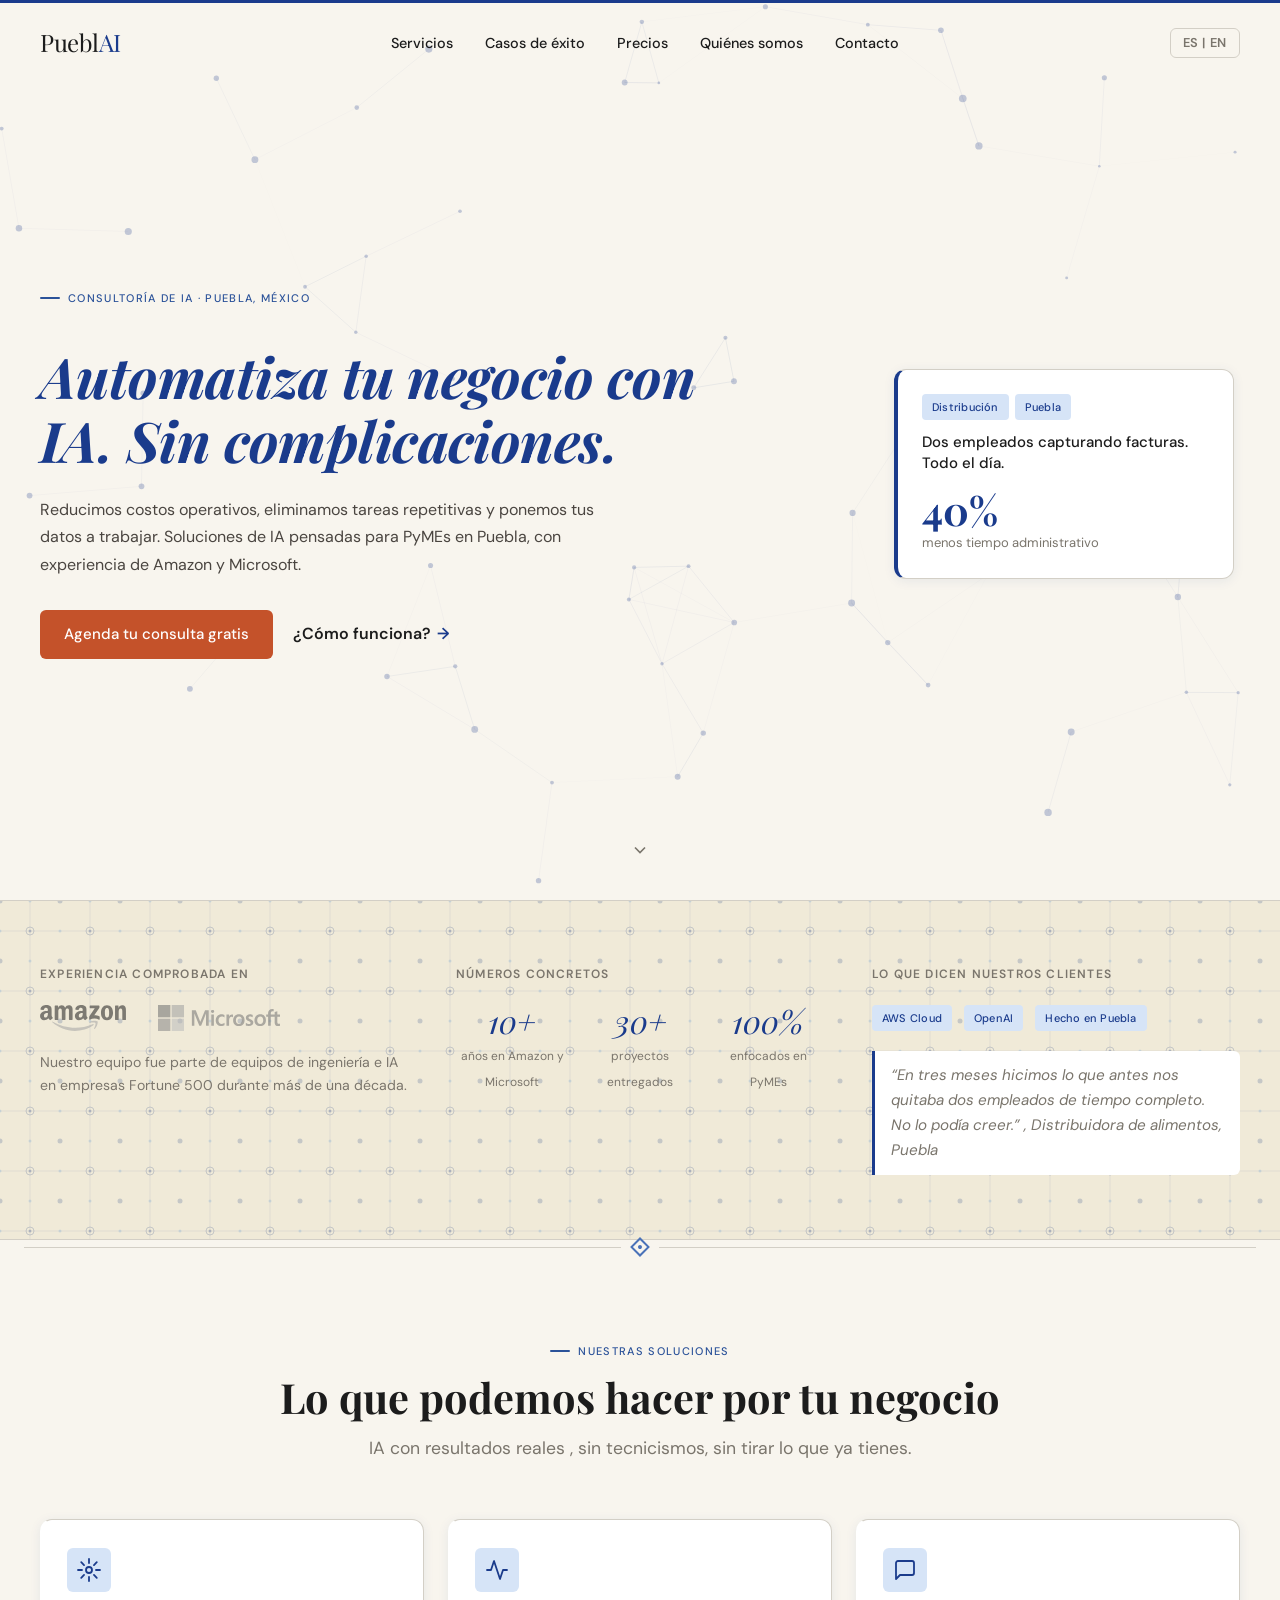
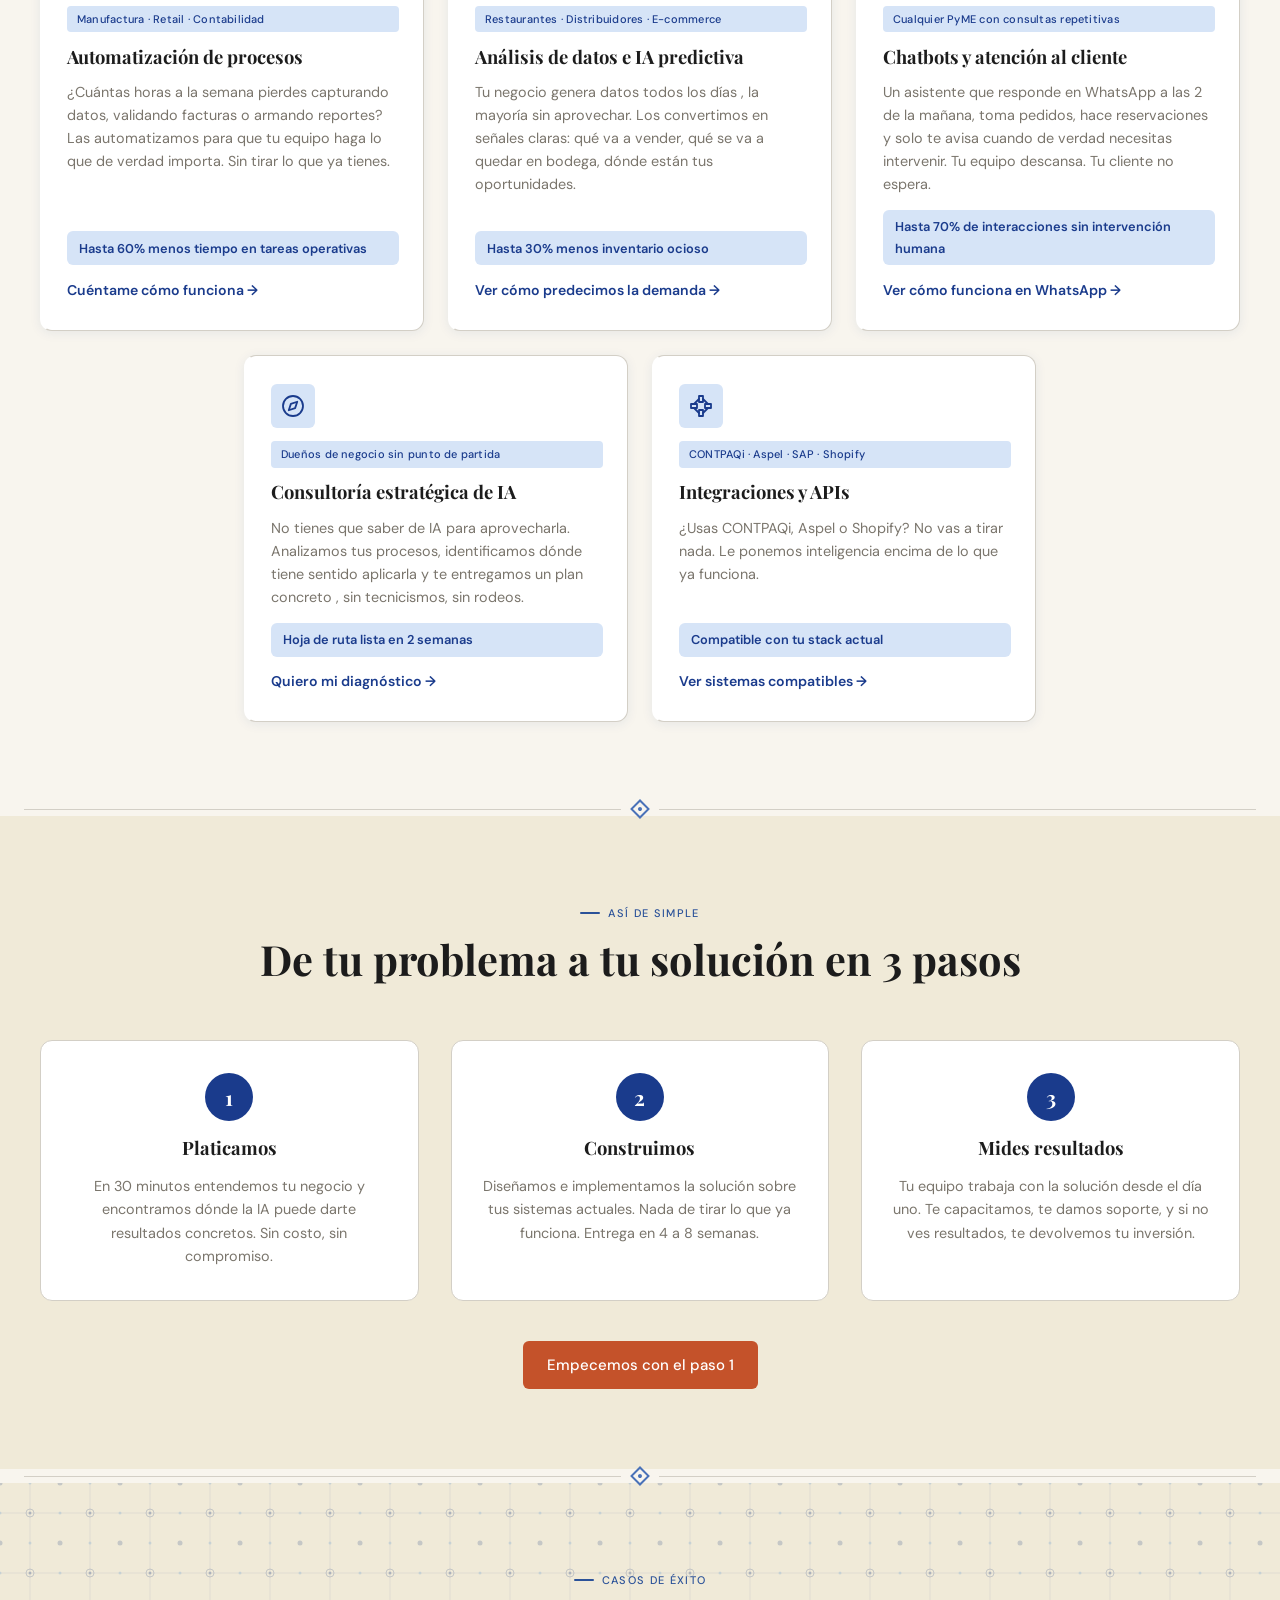
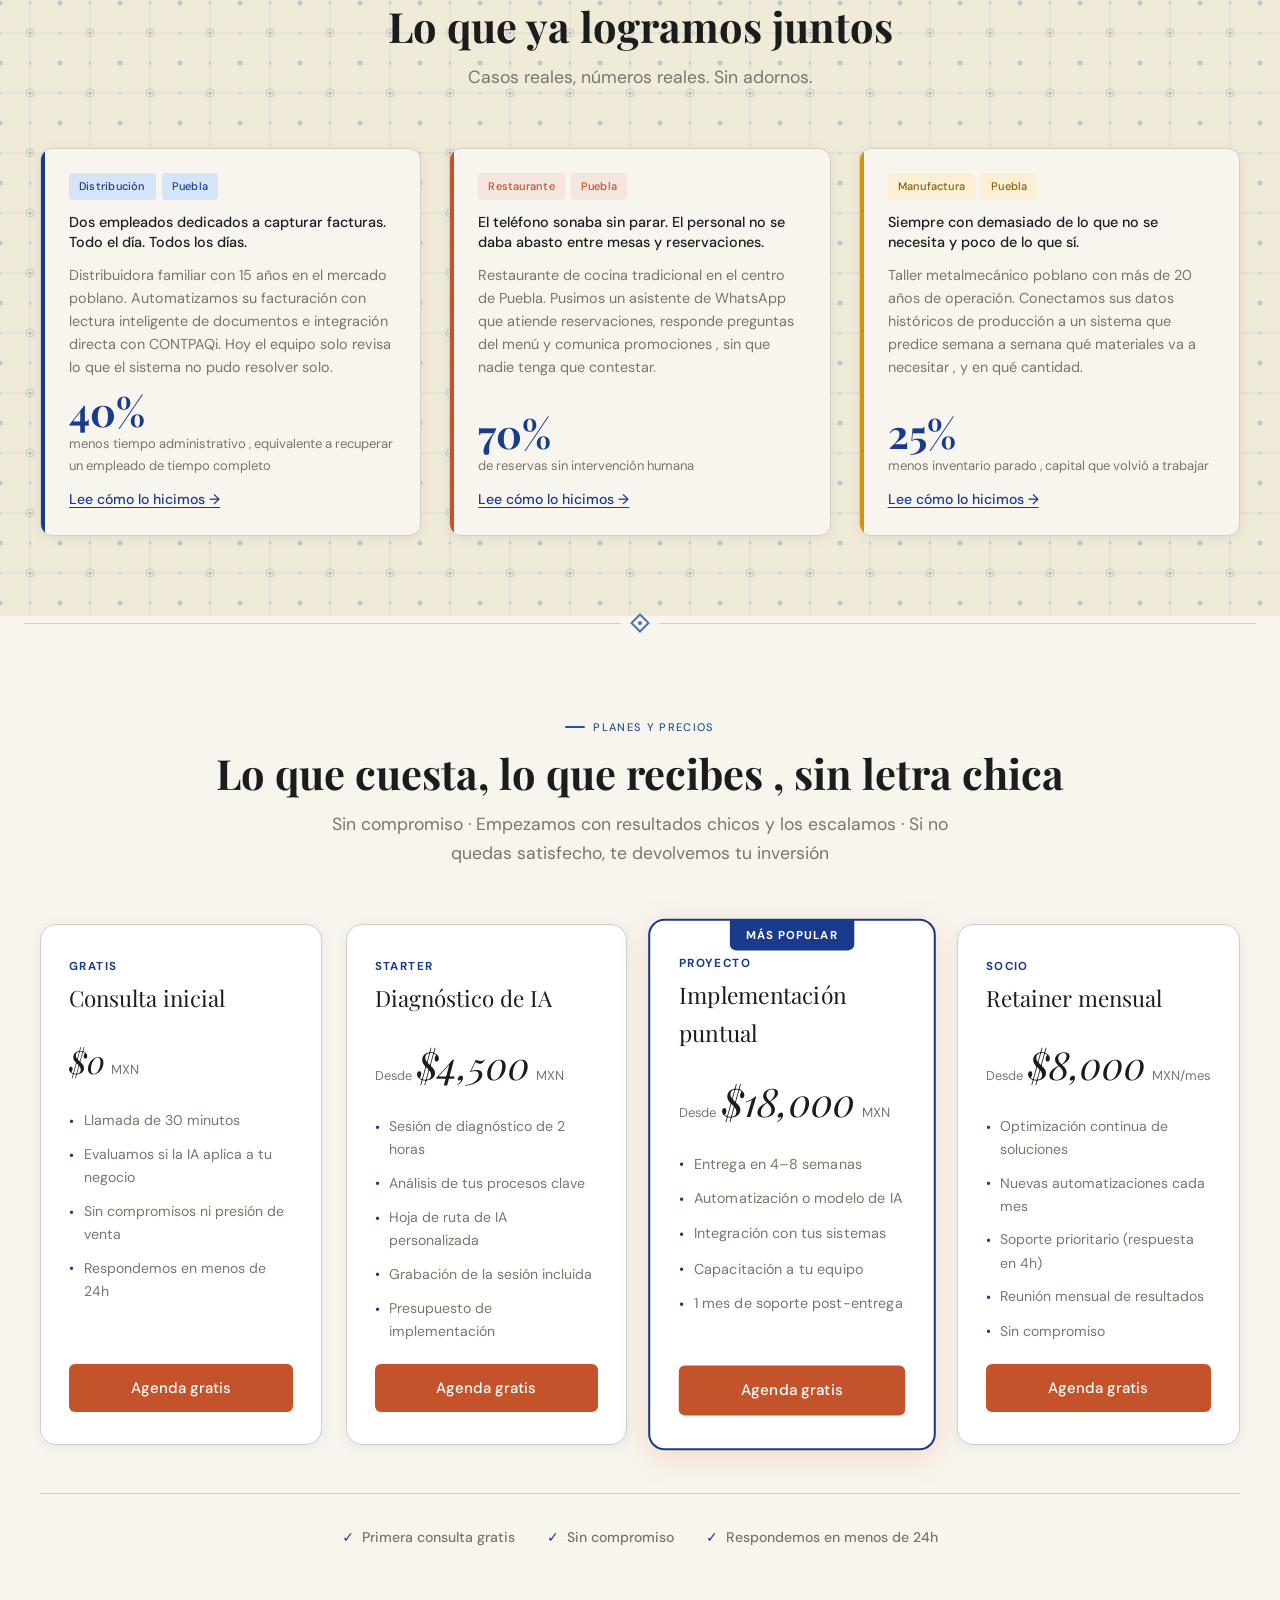
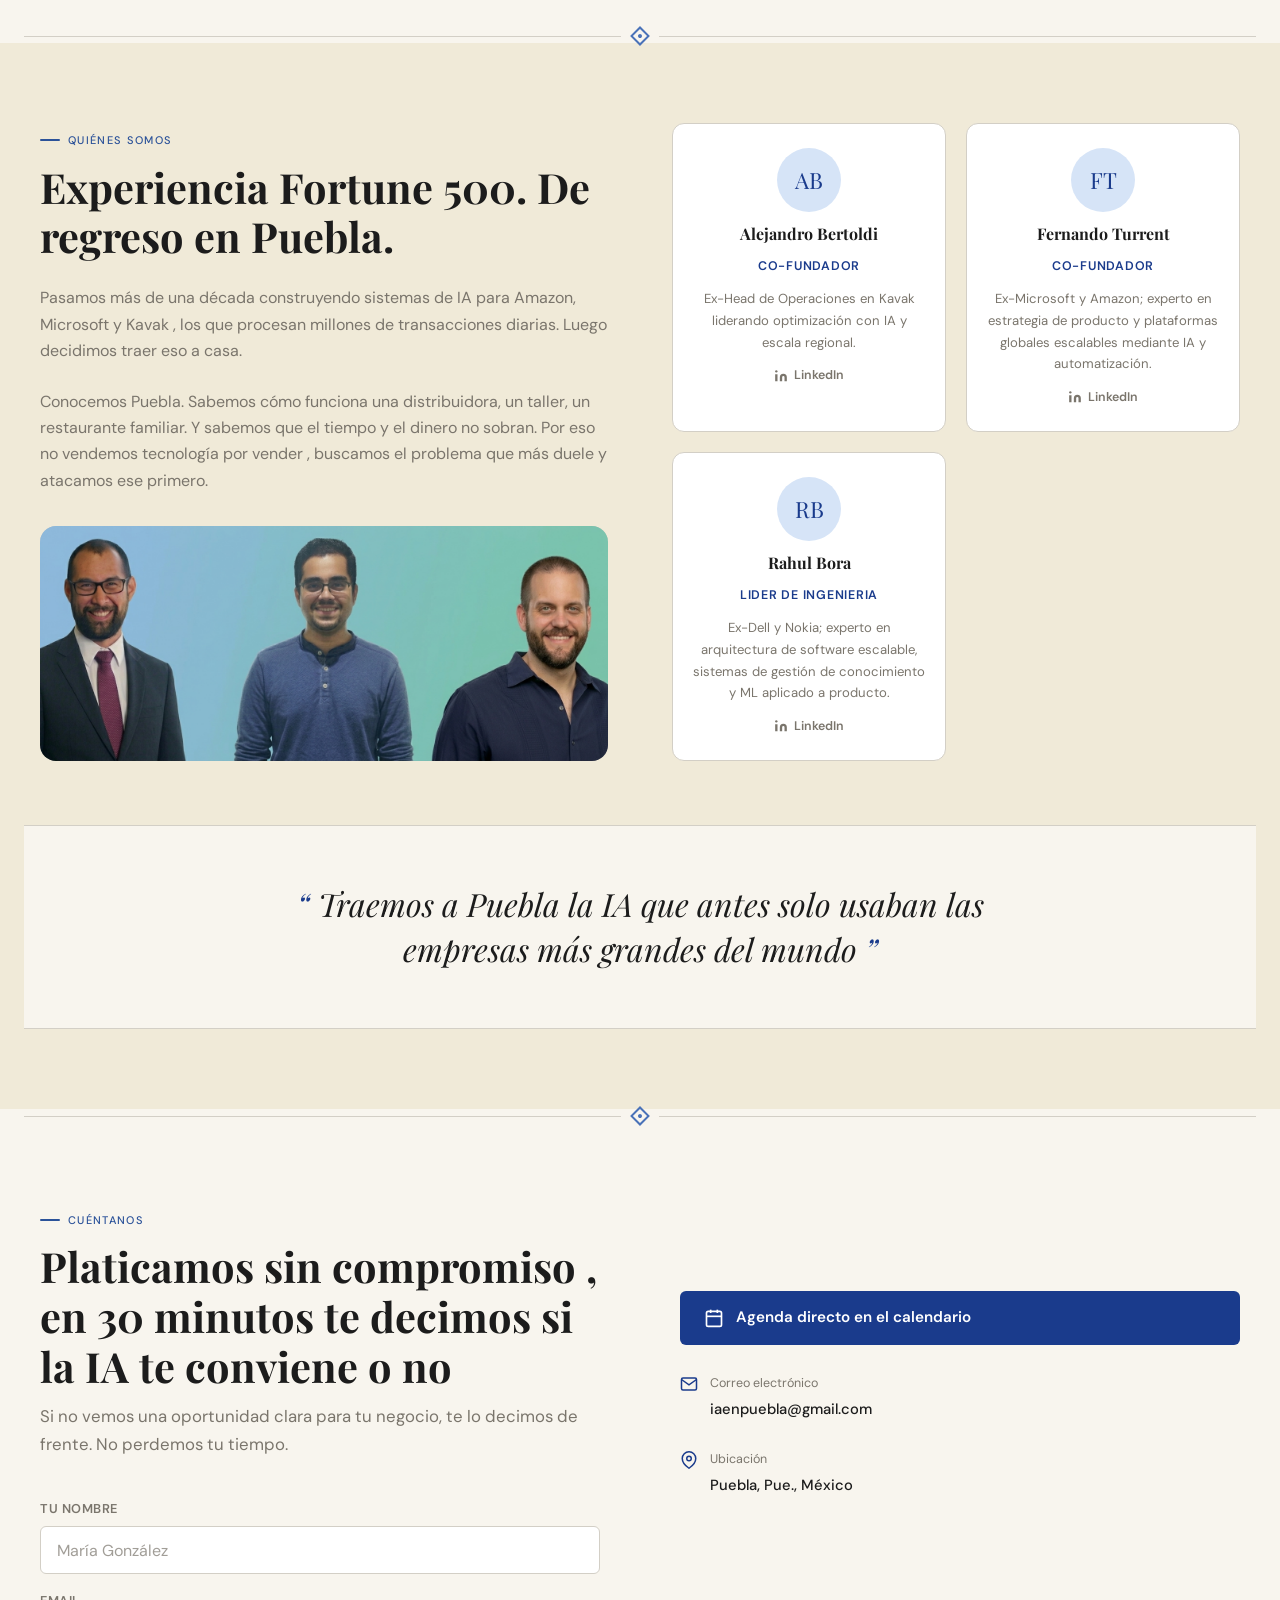
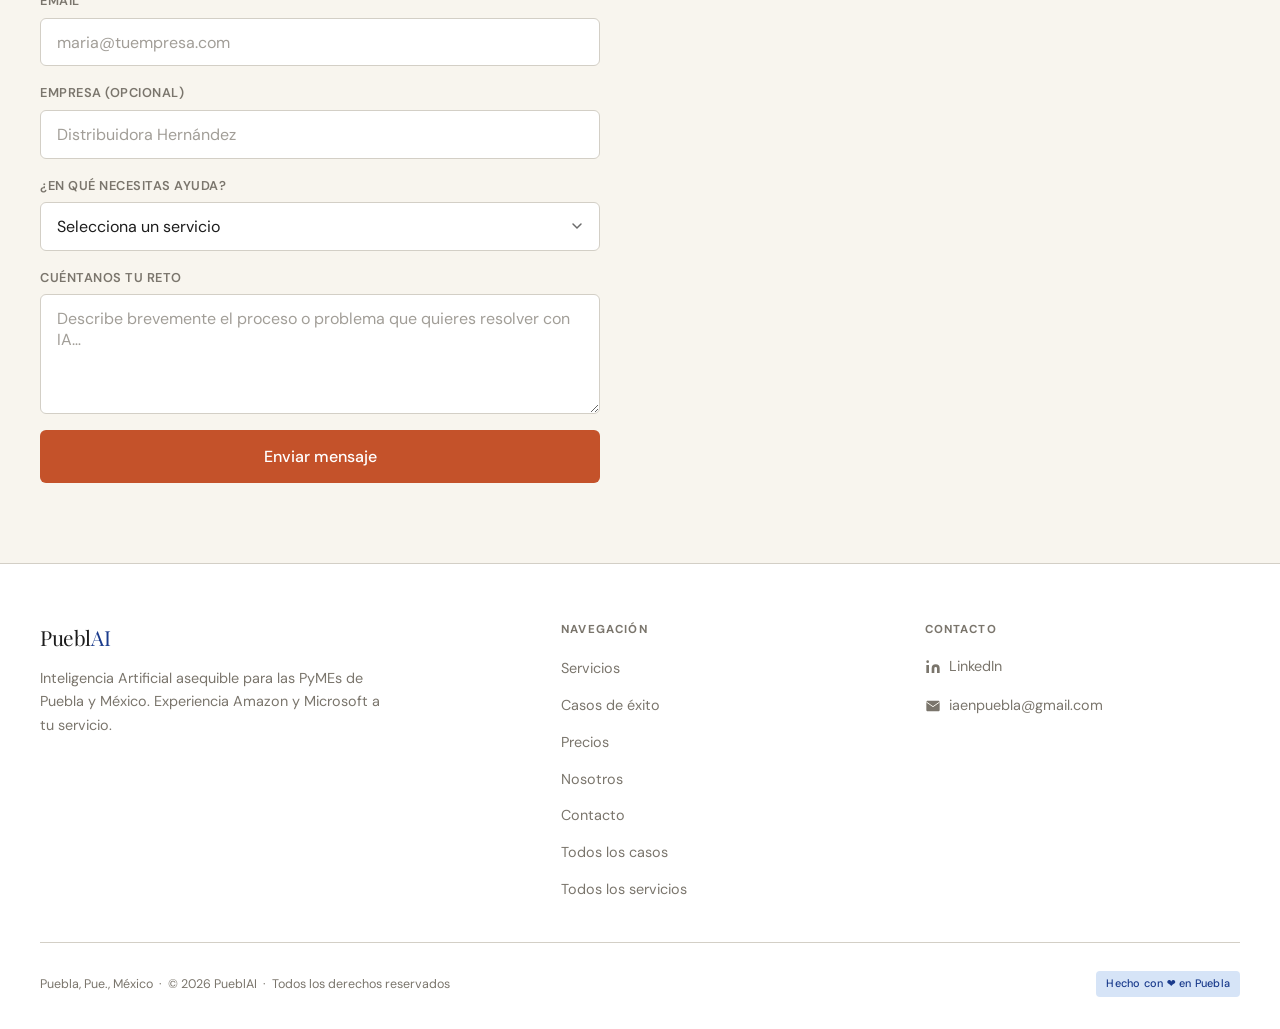
==== index.html @ 194c1d8b "Add files via upload" ====
<!DOCTYPE html>
<html lang="es">
<head>
  <meta charset="UTF-8" />
  <meta name="viewport" content="width=device-width, initial-scale=1.0" />
  <title>PueblAI , Inteligencia Artificial para PyMEs · Puebla, México</title>
  <meta name="description" content="Soluciones de Inteligencia Artificial asequibles para pequeñas y medianas empresas en Puebla y México. Más de 10 años de experiencia en Amazon y Microsoft." />

  <!-- Open Graph -->
  <meta property="og:title"       content="PueblAI , IA para PyMEs · Puebla, México" />
  <meta property="og:description" content="Automatización, análisis de datos y chatbots para PyMEs. Experiencia Fortune 500 al servicio de tu negocio." />
  <meta property="og:type"        content="website" />
  <meta property="og:locale"      content="es_MX" />
  <!-- REPLACE: og:image with a 1200×630 social card image -->

  <!-- Favicons -->
  <link rel="apple-touch-icon" sizes="180x180" href="apple-touch-icon.png" />
  <link rel="icon" type="image/png" sizes="32x32" href="favicon-32x32.png" />
  <link rel="icon" type="image/png" sizes="16x16" href="favicon-16x16.png" />
  <link rel="icon" type="image/x-icon" href="favicon.ico" />
  <link rel="manifest" href="site.webmanifest" />

  <!-- Google Fonts -->
  <link rel="preconnect" href="https://fonts.googleapis.com" />
  <link rel="preconnect" href="https://fonts.gstatic.com" crossorigin />
  <link href="https://fonts.googleapis.com/css2?family=Playfair+Display:ital,wght@0,700;1,700&family=DM+Sans:opsz,wght@9..40,400;9..40,500;9..40,600&display=swap" rel="stylesheet" />

  <link rel="stylesheet" href="css/styles.css" />
</head>
<body>

  <!-- ═══════════════════════════════════════════
       NAVIGATION
  ═══════════════════════════════════════════ -->
  <nav class="site-nav" role="navigation" aria-label="Navegación principal">
    <div class="nav-inner">
      <a href="#hero" class="nav-logo" aria-label="PueblAI , Inicio">
        Puebl<span>AI</span>
      </a>

      <ul class="nav-links" role="list">
        <li><a href="#servicios" data-es="Servicios" data-en="Services">Servicios</a></li>
        <li><a href="#casos"     data-es="Casos de éxito"  data-en="Cases">Casos de éxito</a></li>
        <li><a href="#precios"   data-es="Precios"        data-en="Pricing">Precios</a></li>
        <li><a href="#nosotros"  data-es="Quiénes somos"  data-en="About">Quiénes somos</a></li>
        <li><a href="#contacto"  data-es="Contacto"  data-en="Contact">Contacto</a></li>
      </ul>

      <button id="lang-toggle" class="lang-toggle" aria-label="Cambiar idioma" aria-pressed="false">
        ES | EN
      </button>

      <button class="hamburger" aria-label="Abrir menú" aria-expanded="false">
        <span></span>
        <span></span>
        <span></span>
      </button>
    </div>
  </nav>

  <!-- Mobile nav overlay -->
  <div class="nav-overlay" role="dialog" aria-modal="true" aria-label="Menú de navegación">
    <button class="close-overlay" aria-label="Cerrar menú">&times;</button>
    <a href="#servicios" data-es="Servicios"  data-en="Services">Servicios</a>
    <a href="#casos"     data-es="Casos de éxito"  data-en="Cases">Casos de éxito</a>
    <a href="#precios"   data-es="Precios"        data-en="Pricing">Precios</a>
    <a href="#nosotros"  data-es="Quiénes somos"  data-en="About">Quiénes somos</a>
    <a href="#contacto"  data-es="Contacto"   data-en="Contact">Contacto</a>
  </div>

  <!-- ═══════════════════════════════════════════
       WHATSAPP FLOAT BUTTON
  ═══════════════════════════════════════════ -->
  <!-- WhatsApp float button - uncomment and replace number when ready
  <a href="https://wa.me/521234567890?text=Hola%2C%20me%20interesa%20una%20consulta%20gratuita%20de%20IA%20para%20mi%20negocio."
     class="whatsapp-float"
     target="_blank"
     rel="noopener noreferrer"
     aria-label="Contactar por WhatsApp">
    <svg viewBox="0 0 24 24" xmlns="http://www.w3.org/2000/svg" aria-hidden="true">
      <path d="M17.472 14.382c-.297-.149-1.758-.867-2.03-.967-.273-.099-.471-.148-.67.15-.197.297-.767.966-.94 1.164-.173.199-.347.223-.644.075-.297-.15-1.255-.463-2.39-1.475-.883-.788-1.48-1.761-1.653-2.059-.173-.297-.018-.458.13-.606.134-.133.298-.347.446-.52.149-.174.198-.298.298-.497.099-.198.05-.371-.025-.52-.075-.149-.669-1.612-.916-2.207-.242-.579-.487-.5-.669-.51-.173-.008-.371-.01-.57-.01-.198 0-.52.074-.792.372-.272.297-1.04 1.016-1.04 2.479 0 1.462 1.065 2.875 1.213 3.074.149.198 2.096 3.2 5.077 4.487.709.306 1.262.489 1.694.625.712.227 1.36.195 1.871.118.571-.085 1.758-.719 2.006-1.413.248-.694.248-1.289.173-1.413-.074-.124-.272-.198-.57-.347m-5.421 7.403h-.004a9.87 9.87 0 01-5.031-1.378l-.361-.214-3.741.982.998-3.648-.235-.374a9.86 9.86 0 01-1.51-5.26c.001-5.45 4.436-9.884 9.888-9.884 2.64 0 5.122 1.03 6.988 2.898a9.825 9.825 0 012.893 6.994c-.003 5.45-4.437 9.884-9.885 9.884m8.413-18.297A11.815 11.815 0 0012.05 0C5.495 0 .16 5.335.157 11.892c0 2.096.547 4.142 1.588 5.945L.057 24l6.305-1.654a11.882 11.882 0 005.683 1.448h.005c6.554 0 11.89-5.335 11.893-11.893a11.821 11.821 0 00-3.48-8.413z"/>
    </svg>
  </a>
  -->

  <main>

    <!-- ═══════════════════════════════════════════
         SECTION 01 , HERO
    ═══════════════════════════════════════════ -->
    <section id="hero" aria-label="Inicio" style="position: relative;">
      <canvas id="hero-particles" aria-hidden="true"></canvas>
      <div class="hero-inner">

        <!-- Left column -->
        <div class="hero-left">
          <span class="section-eyebrow fade-in" data-es="Consultoría de IA · Puebla, México" data-en="AI Consulting · Puebla, México">
            Consultoría de IA · Puebla, México
          </span>

          <h1 class="fade-in" style="transition-delay: 0.1s;">
            <em data-es="Automatiza tu negocio con IA. Sin complicaciones." data-en="Automate your business with AI. No complications.">
              Automatiza tu negocio con IA. Sin complicaciones.
            </em>
          </h1>

          <p class="fade-in" style="transition-delay: 0.2s;"
             data-es="Reducimos costos operativos, eliminamos tareas repetitivas y ponemos tus datos a trabajar. Soluciones de IA pensadas para PyMEs en Puebla, con experiencia de Amazon y Microsoft."
             data-en="We reduce operational costs, eliminate repetitive tasks and put your data to work. AI solutions designed for SMBs in Puebla, backed by Amazon and Microsoft experience.">
            Reducimos costos operativos, eliminamos tareas repetitivas y ponemos tus datos a trabajar. Soluciones de IA pensadas para PyMEs en Puebla, con experiencia de Amazon y Microsoft.
          </p>

          <div class="hero-ctas fade-in" style="transition-delay: 0.3s;">
            <a href="#contacto" class="btn-primary"
               data-es="Agenda tu consulta gratis" data-en="Book your free consultation">
              Agenda tu consulta gratis
            </a>
            <a href="#como-funciona" class="secondary-link"
               data-es="¿Cómo funciona?" data-en="How does it work?">
              ¿Cómo funciona?
            </a>
          </div>
        </div>

        <!-- Right column , caso de éxito flotante -->
        <div class="hero-right fade-in" style="transition-delay: 0.4s;">
          <div class="hero__card">
            <div class="hero__card-tag">
              <span class="badge badge--cobalt"
                    data-es="Distribución" data-en="Distribution">Distribución</span>
              <span class="badge badge--cobalt"
                    data-es="Puebla" data-en="Puebla">Puebla</span>
            </div>
            <p class="hero__card-problem"
               data-es="Dos empleados capturando facturas. Todo el día."
               data-en="Two employees entering invoices. All day long.">
              Dos empleados capturando facturas. Todo el día.
            </p>
            <div class="hero__card-metric">
              <span class="hero__card-number">40%</span>
              <span class="hero__card-label"
                    data-es="menos tiempo administrativo"
                    data-en="less administrative time">
                menos tiempo administrativo
              </span>
            </div>
          </div>
        </div>

      </div>

      <!-- Scroll indicator -->
      <div class="scroll-indicator" aria-hidden="true">
        <svg viewBox="0 0 24 24" stroke-width="2">
          <polyline points="6 9 12 15 18 9"/>
        </svg>
      </div>
    </section>


    <!-- ═══════════════════════════════════════════
         SECTION 02 , TRUST SIGNALS
    ═══════════════════════════════════════════ -->
    <section id="credibilidad" aria-label="Credenciales y experiencia">
      <div class="credibilidad-inner">

        <!-- Col 1: Company logos -->
        <div class="trust-col fade-in">
          <span class="trust-col-title"
                data-es="Experiencia comprobada en" data-en="Proven experience at">
            Experiencia comprobada en
          </span>
          <div class="company-logos">
            <img src="img/amazon-logo.svg" alt="Amazon" class="company-logo-img" />
            <img src="img/microsoft-logo.svg" alt="Microsoft" class="company-logo-img" />
          </div>
          <p class="trust-caption"
             data-es="Nuestro equipo fue parte de equipos de ingeniería e IA en empresas Fortune 500 durante más de una década."
             data-en="Our team was part of engineering and AI teams at Fortune 500 companies for over a decade.">
            Nuestro equipo fue parte de equipos de ingeniería e IA en empresas Fortune 500 durante más de una década.
          </p>
        </div>

        <!-- Col 2: Key metrics -->
        <div class="trust-col fade-in" style="transition-delay: 0.1s;">
          <span class="trust-col-title"
                data-es="Números concretos" data-en="Concrete numbers">
            Números concretos
          </span>
          <div class="stat-row">
            <div class="stat-item">
              <span class="metric-num">10+</span>
              <span class="stat-sub"
                    data-es="años en Amazon y Microsoft" data-en="years at Amazon &amp; Microsoft">
                años en Amazon y Microsoft
              </span>
            </div>
            <div class="stat-item">
              <span class="metric-num">30+</span>
              <span class="stat-sub"
                    data-es="proyectos entregados" data-en="projects delivered">
                proyectos entregados
              </span>
            </div>
            <div class="stat-item">
              <span class="metric-num">100%</span>
              <span class="stat-sub"
                    data-es="enfocados en PyMEs" data-en="focused on SMBs">
                enfocados en PyMEs
              </span>
            </div>
          </div>
        </div>

        <!-- Col 3: Pull quote / certifications -->
        <div class="trust-col fade-in" style="transition-delay: 0.2s;">
          <span class="trust-col-title"
                data-es="Lo que dicen nuestros clientes" data-en="What our clients say">
            Lo que dicen nuestros clientes
          </span>
          <!-- REPLACE: AWS Partner / Google Cloud badge or real client logo -->
          <div class="cert-badges">
            <span class="tag">AWS Cloud</span>
            <span class="tag">OpenAI</span>
            <span class="tag">Hecho en Puebla</span>
          </div>
          <blockquote class="pull-quote"
                      data-es="&ldquo;En tres meses hicimos lo que antes nos quitaba dos empleados de tiempo completo. No lo podía creer.&rdquo; , Distribuidora de alimentos, Puebla"
                      data-en="&ldquo;In three months we did what used to take two full-time employees. I couldn't believe it.&rdquo; , Food distributor, Puebla">
            &ldquo;En tres meses hicimos lo que antes nos quitaba dos empleados de tiempo completo. No lo podía creer.&rdquo; , Distribuidora de alimentos, Puebla
          </blockquote>
        </div>

      </div>
    </section>

    <div class="divider-talavera" aria-hidden="true">
      <div class="divider-talavera__line"></div>
      <div class="divider-talavera__diamond"></div>
      <div class="divider-talavera__line"></div>
    </div>

    <!-- ═══════════════════════════════════════════
         SECTION 03 , SERVICES
    ═══════════════════════════════════════════ -->
    <section id="servicios" aria-label="Servicios de IA">
      <div class="section-inner">
        <div class="section-header fade-in">
          <span class="section-eyebrow"
                data-es="Nuestras soluciones" data-en="Our solutions">
            Nuestras soluciones
          </span>
          <h2 data-es="Lo que podemos hacer por tu negocio"
              data-en="What we can do for your business">
            Lo que podemos hacer por tu negocio
          </h2>
          <p data-es="IA con resultados reales , sin tecnicismos, sin tirar lo que ya tienes."
             data-en="AI with real results , no jargon, no ripping out what works.">
            IA con resultados reales , sin tecnicismos, sin tirar lo que ya tienes.
          </p>
        </div>

        <div class="services-grid">

          <!-- Card 1: Process automation -->
          <article class="service-card fade-in">
            <div class="service-icon" aria-hidden="true">
              <svg viewBox="0 0 24 24"><circle cx="12" cy="12" r="3"/><path d="M12 1v4M12 19v4M4.22 4.22l2.83 2.83M16.95 16.95l2.83 2.83M1 12h4M19 12h4M4.22 19.78l2.83-2.83M16.95 7.05l2.83-2.83"/></svg>
            </div>
            <span class="tag" data-es="Manufactura · Retail · Contabilidad"
                              data-en="Manufacturing · Retail · Accounting">
              Manufactura · Retail · Contabilidad
            </span>
            <h3 data-es="Automatización de procesos"
                data-en="Process automation">
              Automatización de procesos
            </h3>
            <p data-es="¿Cuántas horas a la semana pierdes capturando datos, validando facturas o armando reportes? Las automatizamos para que tu equipo haga lo que de verdad importa. Sin tirar lo que ya tienes."
               data-en="How many hours a week do you lose entering data, validating invoices or building reports? We automate them so your team can do what actually matters. Without replacing what you have.">
              ¿Cuántas horas a la semana pierdes capturando datos, validando facturas o armando reportes? Las automatizamos para que tu equipo haga lo que de verdad importa. Sin tirar lo que ya tienes.
            </p>
            <span class="service-outcome"
                  data-es="Hasta 60% menos tiempo en tareas operativas"
                  data-en="Up to 60% less time on operational tasks">
              Hasta 60% menos tiempo en tareas operativas
            </span>
            <a href="servicios.html#automatizacion" class="service-link"
               data-es="Cuéntame cómo funciona →" data-en="Tell me how it works →">
              Cuéntame cómo funciona →
            </a>
          </article>

          <!-- Card 2: Data analytics & predictive AI -->
          <article class="service-card fade-in" style="transition-delay: 0.05s;">
            <div class="service-icon" aria-hidden="true">
              <svg viewBox="0 0 24 24"><polyline points="22 12 18 12 15 21 9 3 6 12 2 12"/></svg>
            </div>
            <span class="tag" data-es="Restaurantes · Distribuidores · E-commerce"
                              data-en="Restaurants · Distributors · E-commerce">
              Restaurantes · Distribuidores · E-commerce
            </span>
            <h3 data-es="Análisis de datos e IA predictiva"
                data-en="Data analytics &amp; predictive AI">
              Análisis de datos e IA predictiva
            </h3>
            <p data-es="Tu negocio genera datos todos los días , la mayoría sin aprovechar. Los convertimos en señales claras: qué va a vender, qué se va a quedar en bodega, dónde están tus oportunidades."
               data-en="Your business generates data every day , most of it untapped. We turn it into clear signals: what will sell, what will sit in the warehouse, where your opportunities are.">
              Tu negocio genera datos todos los días , la mayoría sin aprovechar. Los convertimos en señales claras: qué va a vender, qué se va a quedar en bodega, dónde están tus oportunidades.
            </p>
            <span class="service-outcome"
                  data-es="Hasta 30% menos inventario ocioso"
                  data-en="Up to 30% less idle inventory">
              Hasta 30% menos inventario ocioso
            </span>
            <a href="servicios.html#analitica" class="service-link"
               data-es="Ver cómo predecimos la demanda →" data-en="See how we predict demand →">
              Ver cómo predecimos la demanda →
            </a>
          </article>

          <!-- Card 3: Chatbots -->
          <article class="service-card fade-in" style="transition-delay: 0.10s;">
            <div class="service-icon" aria-hidden="true">
              <svg viewBox="0 0 24 24"><path d="M21 15a2 2 0 0 1-2 2H7l-4 4V5a2 2 0 0 1 2-2h14a2 2 0 0 1 2 2z"/></svg>
            </div>
            <span class="tag" data-es="Cualquier PyME con consultas repetitivas"
                              data-en="Any SMB with repetitive inquiries">
              Cualquier PyME con consultas repetitivas
            </span>
            <h3 data-es="Chatbots y atención al cliente"
                data-en="Chatbots &amp; customer service">
              Chatbots y atención al cliente
            </h3>
            <p data-es="Un asistente que responde en WhatsApp a las 2 de la mañana, toma pedidos, hace reservaciones y solo te avisa cuando de verdad necesitas intervenir. Tu equipo descansa. Tu cliente no espera."
               data-en="An assistant that replies on WhatsApp at 2 in the morning, takes orders, makes reservations and only alerts you when you truly need to step in. Your team rests. Your customer doesn't wait.">
              Un asistente que responde en WhatsApp a las 2 de la mañana, toma pedidos, hace reservaciones y solo te avisa cuando de verdad necesitas intervenir. Tu equipo descansa. Tu cliente no espera.
            </p>
            <span class="service-outcome"
                  data-es="Hasta 70% de interacciones sin intervención humana"
                  data-en="Up to 70% of interactions without human intervention">
              Hasta 70% de interacciones sin intervención humana
            </span>
            <a href="servicios.html#chatbots" class="service-link"
               data-es="Ver cómo funciona en WhatsApp →" data-en="See how it works on WhatsApp →">
              Ver cómo funciona en WhatsApp →
            </a>
          </article>

          <!-- Card 4: Strategic consulting -->
          <article class="service-card fade-in" style="transition-delay: 0.15s;">
            <div class="service-icon" aria-hidden="true">
              <svg viewBox="0 0 24 24"><circle cx="12" cy="12" r="10"/><polygon points="16.24 7.76 14.12 14.12 7.76 16.24 9.88 9.88 16.24 7.76"/></svg>
            </div>
            <span class="tag" data-es="Dueños de negocio sin punto de partida"
                              data-en="Business owners new to AI">
              Dueños de negocio sin punto de partida
            </span>
            <h3 data-es="Consultoría estratégica de IA"
                data-en="Strategic AI consulting">
              Consultoría estratégica de IA
            </h3>
            <p data-es="No tienes que saber de IA para aprovecharla. Analizamos tus procesos, identificamos dónde tiene sentido aplicarla y te entregamos un plan concreto , sin tecnicismos, sin rodeos."
               data-en="You don't need to know AI to benefit from it. We analyze your processes, identify where it makes sense to apply it and hand you a concrete plan , no jargon, no runaround.">
              No tienes que saber de IA para aprovecharla. Analizamos tus procesos, identificamos dónde tiene sentido aplicarla y te entregamos un plan concreto , sin tecnicismos, sin rodeos.
            </p>
            <span class="service-outcome"
                  data-es="Hoja de ruta lista en 2 semanas"
                  data-en="Roadmap ready in 2 weeks">
              Hoja de ruta lista en 2 semanas
            </span>
            <a href="servicios.html#consultoria" class="service-link"
               data-es="Quiero mi diagnóstico →" data-en="I want my diagnostic →">
              Quiero mi diagnóstico →
            </a>
          </article>

          <!-- Card 5: Integrations -->
          <article class="service-card fade-in" style="transition-delay: 0.20s;">
            <div class="service-icon" aria-hidden="true">
              <svg viewBox="0 0 24 24"><path d="M10 2h4v6h-4V2zM2 10h6v4H2v-4zM16 10h6v4h-6v-4zM10 16h4v6h-4v-6z"/><line x1="14" y1="5" x2="19" y2="10"/><line x1="5" y1="10" x2="10" y2="5"/><line x1="14" y1="19" x2="19" y2="14"/><line x1="5" y1="14" x2="10" y2="19"/></svg>
            </div>
            <span class="tag" data-es="CONTPAQi · Aspel · SAP · Shopify"
                              data-en="CONTPAQi · Aspel · SAP · Shopify">
              CONTPAQi · Aspel · SAP · Shopify
            </span>
            <h3 data-es="Integraciones y APIs"
                data-en="Integrations &amp; APIs">
              Integraciones y APIs
            </h3>
            <p data-es="¿Usas CONTPAQi, Aspel o Shopify? No vas a tirar nada. Le ponemos inteligencia encima de lo que ya funciona."
               data-en="Using CONTPAQi, Aspel or Shopify? You're not throwing anything out. We put intelligence on top of what already works.">
              ¿Usas CONTPAQi, Aspel o Shopify? No vas a tirar nada. Le ponemos inteligencia encima de lo que ya funciona.
            </p>
            <span class="service-outcome"
                  data-es="Compatible con tu stack actual"
                  data-en="Compatible with your current stack">
              Compatible con tu stack actual
            </span>
            <a href="servicios.html#integraciones" class="service-link"
               data-es="Ver sistemas compatibles →" data-en="See compatible systems →">
              Ver sistemas compatibles →
            </a>
          </article>

        </div>
      </div>
    </section>

    <div class="divider-talavera" aria-hidden="true">
      <div class="divider-talavera__line"></div>
      <div class="divider-talavera__diamond"></div>
      <div class="divider-talavera__line"></div>
    </div>

    <!-- ═══════════════════════════════════════════
         SECTION 03b , CÓMO FUNCIONA
    ═══════════════════════════════════════════ -->
    <section id="como-funciona" aria-label="Cómo funciona">
      <div class="section-inner">
        <div class="section-header fade-in">
          <span class="section-eyebrow"
                data-es="Así de simple" data-en="It's that simple">
            Así de simple
          </span>
          <h2 data-es="De tu problema a tu solución en 3 pasos"
              data-en="From your problem to your solution in 3 steps">
            De tu problema a tu solución en 3 pasos
          </h2>
        </div>

        <div class="steps-grid">
          <div class="step-card fade-in">
            <span class="step-number">1</span>
            <h3 data-es="Platicamos" data-en="We talk">Platicamos</h3>
            <p data-es="En 30 minutos entendemos tu negocio y encontramos dónde la IA puede darte resultados concretos. Sin costo, sin compromiso."
               data-en="In 30 minutes we understand your business and find where AI can deliver concrete results. Free, no strings attached.">
              En 30 minutos entendemos tu negocio y encontramos dónde la IA puede darte resultados concretos. Sin costo, sin compromiso.
            </p>
          </div>
          <div class="step-card fade-in" style="transition-delay:0.1s;">
            <span class="step-number">2</span>
            <h3 data-es="Construimos" data-en="We build">Construimos</h3>
            <p data-es="Diseñamos e implementamos la solución sobre tus sistemas actuales. Nada de tirar lo que ya funciona. Entrega en 4 a 8 semanas."
               data-en="We design and implement the solution on top of your current systems. No ripping out what works. Delivery in 4 to 8 weeks.">
              Diseñamos e implementamos la solución sobre tus sistemas actuales. Nada de tirar lo que ya funciona. Entrega en 4 a 8 semanas.
            </p>
          </div>
          <div class="step-card fade-in" style="transition-delay:0.2s;">
            <span class="step-number">3</span>
            <h3 data-es="Mides resultados" data-en="You measure results">Mides resultados</h3>
            <p data-es="Tu equipo trabaja con la solución desde el día uno. Te capacitamos, te damos soporte, y si no ves resultados, te devolvemos tu inversión."
               data-en="Your team works with the solution from day one. We train you, support you, and if you don't see results, we refund your investment.">
              Tu equipo trabaja con la solución desde el día uno. Te capacitamos, te damos soporte, y si no ves resultados, te devolvemos tu inversión.
            </p>
          </div>
        </div>

        <div class="steps-cta fade-in" style="transition-delay:0.3s;">
          <a href="#contacto" class="btn-primary"
             data-es="Empecemos con el paso 1" data-en="Let's start with step 1">
            Empecemos con el paso 1
          </a>
        </div>
      </div>
    </section>

    <div class="divider-talavera" aria-hidden="true">
      <div class="divider-talavera__line"></div>
      <div class="divider-talavera__diamond"></div>
      <div class="divider-talavera__line"></div>
    </div>

    <!-- ═══════════════════════════════════════════
         SECTION 04 , CASE STUDIES
    ═══════════════════════════════════════════ -->
    <section id="casos" aria-label="Casos de éxito">
      <div class="section-inner">
        <div class="section-header fade-in">
          <span class="section-eyebrow"
                data-es="Casos de éxito" data-en="Success stories">
            Casos de éxito
          </span>
          <h2 data-es="Lo que ya logramos juntos"
              data-en="What we've already achieved together">
            Lo que ya logramos juntos
          </h2>
          <p data-es="Casos reales, números reales. Sin adornos."
             data-en="Real cases, real numbers. No fluff.">
            Casos reales, números reales. Sin adornos.
          </p>
        </div>

        <div class="cases-grid">

          <!-- Case 1 , Distribución -->
          <article class="case-card fade-in">
            <div class="case-card__accent" style="background: var(--color-cobalt);" aria-hidden="true"></div>
            <div class="case-card__body">
              <div class="case-card__tags">
                <span class="badge badge--cobalt"
                      data-es="Distribución" data-en="Distribution">Distribución</span>
                <span class="badge badge--cobalt"
                      data-es="Puebla" data-en="Puebla">Puebla</span>
              </div>
              <p class="case-card__problem"
                 data-es="Dos empleados dedicados a capturar facturas. Todo el día. Todos los días."
                 data-en="Two employees doing nothing but entering invoices. All day. Every day.">
                Dos empleados dedicados a capturar facturas. Todo el día. Todos los días.
              </p>
              <p class="case-card__solution"
                 data-es="Distribuidora familiar con 15 años en el mercado poblano. Automatizamos su facturación con lectura inteligente de documentos e integración directa con CONTPAQi. Hoy el equipo solo revisa lo que el sistema no pudo resolver solo."
                 data-en="Family distributor with 15 years in the Puebla market. We automated their invoicing with intelligent document reading and direct CONTPAQi integration. Today the team only reviews what the system couldn't handle on its own.">
                Distribuidora familiar con 15 años en el mercado poblano. Automatizamos su facturación con lectura inteligente de documentos e integración directa con CONTPAQi. Hoy el equipo solo revisa lo que el sistema no pudo resolver solo.
              </p>
              <div class="case-card__metric">
                <span class="case-card__number">40%</span>
                <span class="case-card__metric-label"
                      data-es="menos tiempo administrativo , equivalente a recuperar un empleado de tiempo completo"
                      data-en="less administrative time , equivalent to recovering one full-time employee">
                  menos tiempo administrativo , equivalente a recuperar un empleado de tiempo completo
                </span>
              </div>
              <a href="casos.html#distribuidora-alimentos" class="case-link"
                 data-es="Leer cómo lo hicimos →" data-en="Read how we did it →">
                Lee cómo lo hicimos →
              </a>
            </div>
          </article>

          <!-- Case 2 , Restaurante -->
          <article class="case-card fade-in" style="transition-delay: 0.1s;">
            <div class="case-card__accent" style="background: var(--color-terracotta);" aria-hidden="true"></div>
            <div class="case-card__body">
              <div class="case-card__tags">
                <span class="badge badge--terra"
                      data-es="Restaurante" data-en="Restaurant">Restaurante</span>
                <span class="badge badge--terra"
                      data-es="Puebla" data-en="Puebla">Puebla</span>
              </div>
              <p class="case-card__problem"
                 data-es="El teléfono sonaba sin parar. El personal no daba abasto entre mesas y reservaciones."
                 data-en="The phone rang nonstop. Staff couldn't keep up with tables and reservations at the same time.">
                El teléfono sonaba sin parar. El personal no se daba abasto entre mesas y reservaciones.
              </p>
              <p class="case-card__solution"
                 data-es="Restaurante de cocina tradicional en el centro de Puebla. Pusimos un asistente de WhatsApp que atiende reservaciones, responde preguntas del menú y comunica promociones , sin que nadie tenga que contestar."
                 data-en="Traditional cuisine restaurant in downtown Puebla. We set up a WhatsApp assistant that handles reservations, answers menu questions and communicates promotions , without anyone having to pick up.">
                Restaurante de cocina tradicional en el centro de Puebla. Pusimos un asistente de WhatsApp que atiende reservaciones, responde preguntas del menú y comunica promociones , sin que nadie tenga que contestar.
              </p>
              <div class="case-card__metric">
                <span class="case-card__number">70%</span>
                <span class="case-card__metric-label"
                      data-es="de reservas sin intervención humana"
                      data-en="of reservations without human intervention">
                  de reservas sin intervención humana
                </span>
              </div>
              <a href="casos.html#restaurante-puebla" class="case-link"
                 data-es="Leer cómo lo hicimos →" data-en="Read how we did it →">
                Lee cómo lo hicimos →
              </a>
            </div>
          </article>

          <!-- Case 3 , Manufactura -->
          <article class="case-card fade-in" style="transition-delay: 0.2s;">
            <div class="case-card__accent" style="background: var(--color-amber);" aria-hidden="true"></div>
            <div class="case-card__body">
              <div class="case-card__tags">
                <span class="badge badge--amber"
                      data-es="Manufactura" data-en="Manufacturing">Manufactura</span>
                <span class="badge badge--amber"
                      data-es="Puebla" data-en="Puebla">Puebla</span>
              </div>
              <p class="case-card__problem"
                 data-es="Siempre con demasiado de lo que no se necesita y poco de lo que sí."
                 data-en="Always too much of what they didn't need and not enough of what they did.">
                Siempre con demasiado de lo que no se necesita y poco de lo que sí.
              </p>
              <p class="case-card__solution"
                 data-es="Taller metalmecánico poblano con más de 20 años de operación. Conectamos sus datos históricos de producción a un sistema que predice semana a semana qué materiales va a necesitar , y en qué cantidad."
                 data-en="Puebla metalworking workshop with over 20 years of operation. We connected their historical production data to a system that predicts week by week what materials they'll need , and how much.">
                Taller metalmecánico poblano con más de 20 años de operación. Conectamos sus datos históricos de producción a un sistema que predice semana a semana qué materiales va a necesitar , y en qué cantidad.
              </p>
              <div class="case-card__metric">
                <span class="case-card__number">25%</span>
                <span class="case-card__metric-label"
                      data-es="menos inventario parado , capital que volvió a trabajar"
                      data-en="less idle inventory , capital that went back to work">
                  menos inventario parado , capital que volvió a trabajar
                </span>
              </div>
              <a href="casos.html#manufactura-puebla" class="case-link"
                 data-es="Leer cómo lo hicimos →" data-en="Read how we did it →">
                Lee cómo lo hicimos →
              </a>
            </div>
          </article>

        </div>
      </div>
    </section>

    <div class="divider-talavera" aria-hidden="true">
      <div class="divider-talavera__line"></div>
      <div class="divider-talavera__diamond"></div>
      <div class="divider-talavera__line"></div>
    </div>

    <!-- ═══════════════════════════════════════════
         SECTION 05 , PRICING
    ═══════════════════════════════════════════ -->
    <section id="precios" aria-label="Precios y planes">
      <div class="section-inner">
        <div class="section-header fade-in">
          <span class="section-eyebrow"
                data-es="Planes y precios" data-en="Plans &amp; pricing">
            Planes y precios
          </span>
          <h2 data-es="Lo que cuesta, lo que recibes , sin letra chica"
              data-en="What it costs, what you get , no fine print">
            Lo que cuesta, lo que recibes , sin letra chica
          </h2>
          <p data-es="Sin compromiso · Empezamos con resultados chicos y los escalamos · Si no quedas satisfecho, te devolvemos tu inversión"
             data-en="No lock-in contract · We start small and scale up · If you're not satisfied, we return your investment">
            Sin compromiso · Empezamos con resultados chicos y los escalamos · Si no quedas satisfecho, te devolvemos tu inversión
          </p>
        </div>

        <div class="pricing-grid fade-in">

          <!-- Tier 0: Free consultation -->
          <div class="pricing-card">
            <div>
              <div class="pricing-tier" data-es="GRATIS" data-en="FREE">GRATIS</div>
              <div class="pricing-name" data-es="Consulta inicial" data-en="Initial consultation">
                Consulta inicial
              </div>
            </div>
            <div class="pricing-price">
              <span class="price-amount" style="font-size:2rem;">$0</span>
              <span class="price-period">MXN</span>
            </div>
            <ul class="pricing-features" role="list">
              <li data-es="Llamada de 30 minutos" data-en="30-minute call">
                Llamada de 30 minutos
              </li>
              <li data-es="Evaluamos si la IA aplica a tu negocio" data-en="We assess if AI fits your business">
                Evaluamos si la IA aplica a tu negocio
              </li>
              <li data-es="Sin compromisos ni presión de venta" data-en="No commitments or sales pressure">
                Sin compromisos ni presión de venta
              </li>
              <li data-es="Respondemos en menos de 24h" data-en="We reply within 24h">
                Respondemos en menos de 24h
              </li>
            </ul>
            <div class="pricing-cta">
              <a href="#contacto" class="btn-primary"
                 data-es="Agenda gratis" data-en="Book for free">
                Agenda gratis
              </a>
            </div>
          </div>

          <!-- Tier 1: Starter -->
          <div class="pricing-card">
            <div>
              <div class="pricing-tier" data-es="STARTER" data-en="STARTER">STARTER</div>
              <div class="pricing-name" data-es="Diagnóstico de IA" data-en="AI Diagnostic">
                Diagnóstico de IA
              </div>
            </div>
            <div class="pricing-price">
              <span class="price-from" data-es="Desde" data-en="From">Desde</span>
              <span class="price-amount">$4,500</span>
              <span class="price-period">MXN</span>
            </div>
            <ul class="pricing-features" role="list">
              <li data-es="Sesión de diagnóstico de 2 horas" data-en="2-hour diagnostic session">
                Sesión de diagnóstico de 2 horas
              </li>
              <li data-es="Análisis de tus procesos clave" data-en="Analysis of your key processes">
                Análisis de tus procesos clave
              </li>
              <li data-es="Hoja de ruta de IA personalizada" data-en="Personalized AI roadmap">
                Hoja de ruta de IA personalizada
              </li>
              <li data-es="Grabación de la sesión incluida" data-en="Session recording included">
                Grabación de la sesión incluida
              </li>
              <li data-es="Presupuesto de implementación" data-en="Implementation budget">
                Presupuesto de implementación
              </li>
            </ul>
            <div class="pricing-cta">
              <a href="#contacto" class="btn-primary"
                 data-es="Agenda gratis" data-en="Book for free">
                Agenda gratis
              </a>
            </div>
          </div>

          <!-- Tier 2: Project (FEATURED) -->
          <div class="pricing-card featured">
            <div class="pricing-badge" data-es="Más popular" data-en="Most popular">
              Más popular
            </div>
            <div>
              <div class="pricing-tier" data-es="PROYECTO" data-en="PROJECT">PROYECTO</div>
              <div class="pricing-name" data-es="Implementación puntual" data-en="Targeted implementation">
                Implementación puntual
              </div>
            </div>
            <div class="pricing-price">
              <span class="price-from" data-es="Desde" data-en="From">Desde</span>
              <span class="price-amount">$18,000</span>
              <span class="price-period">MXN</span>
            </div>
            <ul class="pricing-features" role="list">
              <li data-es="Entrega en 4–8 semanas" data-en="Delivery in 4–8 weeks">
                Entrega en 4–8 semanas
              </li>
              <li data-es="Automatización o modelo de IA" data-en="Automation or AI model">
                Automatización o modelo de IA
              </li>
              <li data-es="Integración con tus sistemas" data-en="Integration with your systems">
                Integración con tus sistemas
              </li>
              <li data-es="Capacitación a tu equipo" data-en="Team training">
                Capacitación a tu equipo
              </li>
              <li data-es="1 mes de soporte post-entrega" data-en="1 month post-delivery support">
                1 mes de soporte post-entrega
              </li>
            </ul>
            <div class="pricing-cta">
              <a href="#contacto" class="btn-primary"
                 data-es="Agenda gratis" data-en="Book for free">
                Agenda gratis
              </a>
            </div>
          </div>

          <!-- Tier 3: Partner -->
          <div class="pricing-card">
            <div>
              <div class="pricing-tier" data-es="SOCIO" data-en="PARTNER">SOCIO</div>
              <div class="pricing-name" data-es="Retainer mensual" data-en="Monthly retainer">
                Retainer mensual
              </div>
            </div>
            <div class="pricing-price">
              <span class="price-from" data-es="Desde" data-en="From">Desde</span>
              <span class="price-amount">$8,000</span>
              <span class="price-period" data-es="MXN/mes" data-en="MXN/mo">MXN/mes</span>
            </div>
            <ul class="pricing-features" role="list">
              <li data-es="Optimización continua de soluciones" data-en="Continuous solution optimization">
                Optimización continua de soluciones
              </li>
              <li data-es="Nuevas automatizaciones cada mes" data-en="New automations each month">
                Nuevas automatizaciones cada mes
              </li>
              <li data-es="Soporte prioritario (respuesta en 4h)" data-en="Priority support (4h response)">
                Soporte prioritario (respuesta en 4h)
              </li>
              <li data-es="Reunión mensual de resultados" data-en="Monthly results meeting">
                Reunión mensual de resultados
              </li>
              <li data-es="Sin compromiso" data-en="No minimum commitment">
                Sin compromiso
              </li>
            </ul>
            <div class="pricing-cta">
              <a href="#contacto" class="btn-primary"
                 data-es="Agenda gratis" data-en="Book for free">
                Agenda gratis
              </a>
            </div>
          </div>

        </div>

        <!-- Trust strip -->
        <div class="trust-strip fade-in">
          <span class="trust-item" data-es="Primera consulta gratis" data-en="First consultation free">
            Primera consulta gratis
          </span>
          <span class="trust-item" data-es="Sin compromiso" data-en="No commitment">
            Sin compromiso
          </span>
          <span class="trust-item" data-es="Respondemos en menos de 24h" data-en="We reply in under 24h">
            Respondemos en menos de 24h
          </span>
        </div>

      </div>
    </section>

    <div class="divider-talavera" aria-hidden="true">
      <div class="divider-talavera__line"></div>
      <div class="divider-talavera__diamond"></div>
      <div class="divider-talavera__line"></div>
    </div>

    <!-- ═══════════════════════════════════════════
         SECTION 06 , ABOUT
    ═══════════════════════════════════════════ -->
    <section id="nosotros" aria-label="Quiénes somos">
      <div class="about-inner">

        <!-- Left: text -->
        <div class="about-left">
          <div class="fade-in">
            <span class="section-eyebrow"
                  data-es="Quiénes somos" data-en="Who we are">
              Quiénes somos
            </span>
            <h2 data-es="Experiencia Fortune 500. De regreso en Puebla."
                data-en="Fortune 500 expertise. Back home in Puebla.">
              Experiencia Fortune 500. De regreso en Puebla.
            </h2>
          </div>

          <p class="fade-in" style="transition-delay:0.1s;"
             data-es="Pasamos más de una década construyendo sistemas de IA para Amazon, Microsoft y Kavak , los que procesan millones de transacciones diarias. Luego decidimos traer eso a casa."
             data-en="We spent over a decade building AI systems for Amazon, Microsoft and Kavak , the ones that process millions of transactions daily. Then we decided to bring that home.">
            Pasamos más de una década construyendo sistemas de IA para Amazon, Microsoft y Kavak , los que procesan millones de transacciones diarias. Luego decidimos traer eso a casa.
          </p>

          <p class="fade-in" style="transition-delay:0.15s;"
             data-es="Conocemos Puebla. Sabemos cómo funciona una distribuidora, un taller, un restaurante familiar. Y sabemos que el tiempo y el dinero no sobran. Por eso no vendemos tecnología por vender , buscamos el problema que más duele y atacamos ese primero."
             data-en="We know Puebla. We know how a distributor works, a workshop, a family restaurant. And we know that time and money are tight. That's why we don't sell technology for the sake of it , we find the problem that hurts most and tackle that first.">
            Conocemos Puebla. Sabemos cómo funciona una distribuidora, un taller, un restaurante familiar. Y sabemos que el tiempo y el dinero no sobran. Por eso no vendemos tecnología por vender , buscamos el problema que más duele y atacamos ese primero.
          </p>

          <!-- Team photo -->
          <div class="about-photo-placeholder fade-in" style="transition-delay:0.2s;">
            <img src="assets/images/Team.png" alt="Foto del equipo PueblAI" style="width:100%;height:100%;object-fit:cover;border-radius:inherit;">
          </div>
        </div>

        <!-- Right: team cards -->
        <div class="about-right-cards fade-in" style="transition-delay:0.2s;">

          <div class="team-card">
            <div class="team-avatar" aria-label="Foto de perfil">AB</div>
            <h4>Alejandro Bertoldi</h4>
            <span class="team-title">Co-fundador</span>
            <p class="team-bio"
               data-es="Ex-Head de Operaciones en Kavak liderando optimización con IA y escala regional."
               data-en="Former Head of Operations at Kavak leading AI optimization and regional scale.">
              Ex-Head de Operaciones en Kavak liderando optimización con IA y escala regional.
            </p>
            <a href="#" class="team-linkedin" aria-label="LinkedIn de Alejandro Bertoldi">
              <svg viewBox="0 0 24 24" width="14" height="14" fill="currentColor"><path d="M16 8a6 6 0 0 1 6 6v7h-4v-7a2 2 0 0 0-2-2 2 2 0 0 0-2 2v7h-4v-7a6 6 0 0 1 6-6z"/><rect x="2" y="9" width="4" height="12"/><circle cx="4" cy="4" r="2"/></svg>
              LinkedIn
            </a>
          </div>

          <div class="team-card">
            <div class="team-avatar" aria-label="Foto de perfil">FT</div>
            <h4>Fernando Turrent</h4>
            <span class="team-title">Co-fundador</span>
            <p class="team-bio"
               data-es="Ex-Microsoft y Amazon; experto en estrategia de producto y plataformas globales escalables mediante IA y automatización."
               data-en="Ex-Microsoft and Amazon; expert in product strategy and globally scalable platforms through AI and automation.">
              Ex-Microsoft y Amazon; experto en estrategia de producto y plataformas globales escalables mediante IA y automatización.
            </p>
            <a href="#" class="team-linkedin" aria-label="LinkedIn de Fernando Turrent">
              <svg viewBox="0 0 24 24" width="14" height="14" fill="currentColor"><path d="M16 8a6 6 0 0 1 6 6v7h-4v-7a2 2 0 0 0-2-2 2 2 0 0 0-2 2v7h-4v-7a6 6 0 0 1 6-6z"/><rect x="2" y="9" width="4" height="12"/><circle cx="4" cy="4" r="2"/></svg>
              LinkedIn
            </a>
          </div>

          <div class="team-card">
            <div class="team-avatar" aria-label="Foto de perfil">RB</div>
            <h4>Rahul Bora</h4>
            <span class="team-title">Lider de Ingenieria</span>
            <p class="team-bio"
               data-es="Ex-Dell y Nokia; experto en arquitectura de software escalable, sistemas de gestión de conocimiento y ML aplicado a producto."
               data-en="Ex-Dell and Nokia; expert in scalable software architecture, knowledge management systems and ML applied to product.">
              Ex-Dell y Nokia; experto en arquitectura de software escalable, sistemas de gestión de conocimiento y ML aplicado a producto.
            </p>
            <a href="#" class="team-linkedin" aria-label="LinkedIn de Rahul Bora">
              <svg viewBox="0 0 24 24" width="14" height="14" fill="currentColor"><path d="M16 8a6 6 0 0 1 6 6v7h-4v-7a2 2 0 0 0-2-2 2 2 0 0 0-2 2v7h-4v-7a6 6 0 0 1 6-6z"/><rect x="2" y="9" width="4" height="12"/><circle cx="4" cy="4" r="2"/></svg>
              LinkedIn
            </a>
          </div>

        </div>

      </div>

      <!-- Mission statement -->
      <div class="mission-block fade-in">
        <blockquote data-es="Traemos a Puebla la IA que antes solo usaban las empresas más grandes del mundo"
                    data-en="We bring to Puebla the AI that only the world's largest companies used to have">
          Traemos a Puebla la IA que antes solo usaban las empresas más grandes del mundo
        </blockquote>
      </div>

    </section>

    <div class="divider-talavera" aria-hidden="true">
      <div class="divider-talavera__line"></div>
      <div class="divider-talavera__diamond"></div>
      <div class="divider-talavera__line"></div>
    </div>

    <!-- ═══════════════════════════════════════════
         SECTION 07 , CONTACT
    ═══════════════════════════════════════════ -->
    <section id="contacto" aria-label="Contacto">
      <div class="contact-inner">

        <!-- Left: form -->
        <div>
          <div class="contact-header fade-in">
            <span class="section-eyebrow"
                  data-es="Hablemos" data-en="Let's talk">
              Cuéntanos
            </span>
            <h2 data-es="Platicamos sin compromiso , en 30 minutos te decimos si la IA te conviene o no"
                data-en="Let's talk with no strings attached , in 30 minutes we'll tell you if AI makes sense for you">
              Platicamos sin compromiso , en 30 minutos te decimos si la IA te conviene o no
            </h2>
            <p data-es="Si no vemos una oportunidad clara para tu negocio, te lo decimos de frente. No perdemos tu tiempo."
               data-en="If we don't see a clear opportunity for your business, we'll tell you straight. We won't waste your time.">
              Si no vemos una oportunidad clara para tu negocio, te lo decimos de frente. No perdemos tu tiempo.
            </p>
          </div>

          <form class="contact-form fade-in" style="transition-delay:0.1s;"
                name="contact"
                action="https://formspree.io/f/mpqybaeb"
                method="POST"
                aria-label="Formulario de contacto">

            <div class="form-group">
              <label for="nombre" data-es="Tu nombre" data-en="Your name">Tu nombre</label>
              <input type="text" id="nombre" name="nombre"
                     placeholder="María González"
                     required
                     autocomplete="name" />
            </div>

            <div class="form-group">
              <label for="email">Email</label>
              <input type="email" id="email" name="email"
                     placeholder="maria@tuempresa.com"
                     required
                     autocomplete="email" />
            </div>

            <div class="form-group">
              <label for="empresa"
                     data-es="Empresa (opcional)" data-en="Company (optional)">
                Empresa (opcional)
              </label>
              <input type="text" id="empresa" name="empresa"
                     placeholder="Distribuidora Hernández"
                     autocomplete="organization" />
            </div>

            <div class="form-group">
              <label for="servicio"
                     data-es="¿En qué necesitas ayuda?" data-en="How can we help?">
                ¿En qué necesitas ayuda?
              </label>
              <select id="servicio" name="servicio">
                <option value="" data-es="Selecciona un servicio" data-en="Select a service">
                  Selecciona un servicio
                </option>
                <option value="automatizacion"
                        data-es="Automatización de procesos"
                        data-en="Process automation">
                  Automatización de procesos
                </option>
                <option value="analitica"
                        data-es="Análisis de datos e IA predictiva"
                        data-en="Data analytics &amp; predictive AI">
                  Análisis de datos e IA predictiva
                </option>
                <option value="chatbot"
                        data-es="Chatbot / Atención al cliente"
                        data-en="Chatbot / Customer service">
                  Chatbot / Atención al cliente
                </option>
                <option value="consultoria"
                        data-es="Consultoría estratégica de IA"
                        data-en="Strategic AI consulting">
                  Consultoría estratégica de IA
                </option>
                <option value="integraciones"
                        data-es="Integraciones y APIs"
                        data-en="Integrations &amp; APIs">
                  Integraciones y APIs
                </option>
                <option value="no-se"
                        data-es="No sé por dónde empezar"
                        data-en="Not sure where to start">
                  No sé por dónde empezar
                </option>
              </select>
            </div>

            <div class="form-group">
              <label for="mensaje"
                     data-es="Cuéntanos tu reto" data-en="Tell us about your challenge">
                Cuéntanos tu reto
              </label>
              <textarea id="mensaje" name="mensaje"
                        rows="4"
                        placeholder="Describe brevemente el proceso o problema que quieres resolver con IA…"></textarea>
            </div>

            <div class="form-submit">
              <button type="submit" class="btn-primary"
                      data-es="Enviar mensaje" data-en="Send message">
                Enviar mensaje
              </button>
            </div>

            <div class="form-success" role="alert"
                 data-es="¡Mensaje enviado! Te contactaremos en menos de 24 horas."
                 data-en="Message sent! We'll contact you within 24 hours.">
              ¡Mensaje enviado! Te contactaremos en menos de 24 horas.
            </div>

          </form>
        </div>

        <!-- Right: alternative contact -->
        <div class="alt-contact fade-in" style="transition-delay:0.2s;">

          <!-- Calendly popup button -->
          <a href="#" onclick="Calendly.initPopupWidget({url: 'https://calendly.com/iaenpuebla/30min'});return false;"
             class="calendly-cta">
            <svg viewBox="0 0 24 24" stroke-width="2" aria-hidden="true" style="width:20px;height:20px;stroke:currentColor;fill:none;">
              <rect x="3" y="4" width="18" height="18" rx="2" ry="2"/><line x1="16" y1="2" x2="16" y2="6"/><line x1="8" y1="2" x2="8" y2="6"/><line x1="3" y1="10" x2="21" y2="10"/>
            </svg>
            <span data-es="Agenda directo en el calendario" data-en="Book directly on the calendar">
              Agenda directo en el calendario
            </span>
          </a>
          <link href="https://assets.calendly.com/assets/external/widget.css" rel="stylesheet">
          <script type="text/javascript" src="https://assets.calendly.com/assets/external/widget.js" async></script>

          <div class="contact-detail">
            <svg viewBox="0 0 24 24" stroke-width="2" aria-hidden="true"><path d="M4 4h16c1.1 0 2 .9 2 2v12c0 1.1-.9 2-2 2H4c-1.1 0-2-.9-2-2V6c0-1.1.9-2 2-2z"/><polyline points="22,6 12,13 2,6"/></svg>
            <div>
              <span style="font-size:0.78rem; color:var(--muted); display:block; margin-bottom:0.2rem;"
                    data-es="Correo electrónico" data-en="Email">
                Correo electrónico
              </span>
              <a href="mailto:iaenpuebla@gmail.com">iaenpuebla@gmail.com</a>
            </div>
          </div>

          <div class="contact-detail">
            <svg viewBox="0 0 24 24" stroke-width="2" aria-hidden="true"><path d="M21 10c0 7-9 13-9 13s-9-6-9-13a9 9 0 0 1 18 0z"/><circle cx="12" cy="10" r="3"/></svg>
            <div>
              <span style="font-size:0.78rem; color:var(--muted); display:block; margin-bottom:0.2rem;"
                    data-es="Ubicación" data-en="Location">
                Ubicación
              </span>
              <span style="color:var(--ink); font-weight:500;">Puebla, Pue., México</span>
            </div>
          </div>

        </div>

      </div>
    </section>

  </main>


  <!-- ═══════════════════════════════════════════
       FOOTER
  ═══════════════════════════════════════════ -->
  <footer class="site-footer" role="contentinfo">
    <div class="footer-inner">
      <div class="footer-top">

        <div class="footer-brand">
          <a href="#hero" class="nav-logo" style="font-size:1.3rem;">
            Puebl<span>AI</span>
          </a>
          <p data-es="Inteligencia Artificial asequible para las PyMEs de Puebla y México. Experiencia Amazon y Microsoft a tu servicio."
             data-en="Affordable Artificial Intelligence for SMBs in Puebla and México. Amazon and Microsoft expertise at your service.">
            Inteligencia Artificial asequible para las PyMEs de Puebla y México. Experiencia Amazon y Microsoft a tu servicio.
          </p>
        </div>

        <nav class="footer-nav" aria-label="Footer navigation">
          <h5 data-es="Navegación" data-en="Navigation">Navegación</h5>
          <ul role="list">
            <li><a href="#servicios" data-es="Servicios" data-en="Services">Servicios</a></li>
            <li><a href="#casos"     data-es="Casos de éxito" data-en="Case studies">Casos de éxito</a></li>
            <li><a href="#precios"   data-es="Precios" data-en="Pricing">Precios</a></li>
            <li><a href="#nosotros"  data-es="Nosotros" data-en="About us">Nosotros</a></li>
            <li><a href="#contacto"  data-es="Contacto" data-en="Contact">Contacto</a></li>
            <li><a href="casos.html"    data-es="Todos los casos" data-en="All cases">Todos los casos</a></li>
            <li><a href="servicios.html" data-es="Todos los servicios" data-en="All services">Todos los servicios</a></li>
          </ul>
        </nav>

        <div class="footer-social">
          <h5 data-es="Contacto" data-en="Contact">Contacto</h5>
          <ul role="list">
            <li>
              <a href="https://linkedin.com" target="_blank" rel="noopener noreferrer" aria-label="LinkedIn">
                <svg viewBox="0 0 24 24" aria-hidden="true"><path d="M16 8a6 6 0 0 1 6 6v7h-4v-7a2 2 0 0 0-2-2 2 2 0 0 0-2 2v7h-4v-7a6 6 0 0 1 6-6z"/><rect x="2" y="9" width="4" height="12"/><circle cx="4" cy="4" r="2"/></svg>
                LinkedIn
              </a>
            </li>
            <!-- WhatsApp - uncomment when number is ready
            <li>
              <a href="https://wa.me/521234567890" target="_blank" rel="noopener noreferrer" aria-label="WhatsApp">
                <svg viewBox="0 0 24 24" aria-hidden="true"><path d="M17.472 14.382c-.297-.149-1.758-.867-2.03-.967-.273-.099-.471-.148-.67.15-.197.297-.767.966-.94 1.164-.173.199-.347.223-.644.075-.297-.15-1.255-.463-2.39-1.475-.883-.788-1.48-1.761-1.653-2.059-.173-.297-.018-.458.13-.606.134-.133.298-.347.446-.52.149-.174.198-.298.298-.497.099-.198.05-.371-.025-.52-.075-.149-.669-1.612-.916-2.207-.242-.579-.487-.5-.669-.51-.173-.008-.371-.01-.57-.01-.198 0-.52.074-.792.372-.272.297-1.04 1.016-1.04 2.479 0 1.462 1.065 2.875 1.213 3.074.149.198 2.096 3.2 5.077 4.487.709.306 1.262.489 1.694.625.712.227 1.36.195 1.871.118.571-.085 1.758-.719 2.006-1.413.248-.694.248-1.289.173-1.413-.074-.124-.272-.198-.57-.347m-5.421 7.403h-.004a9.87 9.87 0 01-5.031-1.378l-.361-.214-3.741.982.998-3.648-.235-.374a9.86 9.86 0 01-1.51-5.26c.001-5.45 4.436-9.884 9.888-9.884 2.64 0 5.122 1.03 6.988 2.898a9.825 9.825 0 012.893 6.994c-.003 5.45-4.437 9.884-9.885 9.884m8.413-18.297A11.815 11.815 0 0012.05 0C5.495 0 .16 5.335.157 11.892c0 2.096.547 4.142 1.588 5.945L.057 24l6.305-1.654a11.882 11.882 0 005.683 1.448h.005c6.554 0 11.89-5.335 11.893-11.893a11.821 11.821 0 00-3.48-8.413z"/></svg>
                WhatsApp
              </a>
            </li>
            -->
            <li>
              <a href="mailto:iaenpuebla@gmail.com" aria-label="Email">
                <svg viewBox="0 0 24 24" aria-hidden="true" fill="currentColor"><path d="M4 4h16c1.1 0 2 .9 2 2v12c0 1.1-.9 2-2 2H4c-1.1 0-2-.9-2-2V6c0-1.1.9-2 2-2z"/><polyline points="22,6 12,13 2,6" fill="none" stroke="var(--bg)" stroke-width="1.5"/></svg>
                iaenpuebla@gmail.com
              </a>
            </li>
          </ul>
        </div>

      </div>

      <div class="footer-bottom">
        <p class="footer-legal">
          Puebla, Pue., México &nbsp;·&nbsp;
          &copy; 2026 PueblAI &nbsp;·&nbsp;
          <span data-es="Todos los derechos reservados" data-en="All rights reserved">
            Todos los derechos reservados
          </span>
        </p>
        <span class="tag" style="font-size:0.68rem;"
              data-es="Hecho con ❤ en Puebla" data-en="Made with ❤ in Puebla">
          Hecho con ❤ en Puebla
        </span>
      </div>

    </div>
  </footer>

  <script src="js/particles.js"></script>
  <script src="js/main.js"></script>
</body>
</html>
---- css/styles.css ----
/* ============================================================
   PueblAI — styles.css
   No framework. Vanilla CSS with custom properties.
   ============================================================ */

/* ── Google Fonts imported in HTML via <link> ── */

/* ============================================================
   1. CUSTOM PROPERTIES
   ============================================================ */
/* Talavera Poblana palette — cobalt + cream + terracotta */
:root {
  /* ─── PALETA PRINCIPAL ─── */
  --color-cobalt:        #1A3B8C;
  --color-cobalt-mid:    #2B5299;
  --color-cobalt-light:  #D6E4F7;
  --color-cobalt-border: #4A72B8;

  --color-base:          #F8F5EE;
  --color-cream:         #F0EAD8;

  /* ─── ACENTOS ─── */
  --color-terracotta:    #C4522A;
  --color-amber:         #D4920A;
  --color-sage:          #5A7A3A;

  /* ─── TIPOGRAFÍA ─── */
  --color-ink:           #1C1C1C;
  --color-warm-gray:     #7A756C;
  --color-border:        #D3CFC6;

  /* ─── BADGES ─── */
  --color-badge-terra-bg:   #F5E5DF;
  --color-badge-amber-bg:   #FBF0D6;
  --color-badge-sage-bg:    #E6EFD9;
  --color-badge-amber-text: #8A5E05;

  /* ─── ALIASES (compatibilidad con clases existentes) ─── */
  --accent:       var(--color-cobalt);
  --accent-2:     #6b9fd4;
  --accent-light: var(--color-cobalt-light);
  --ink:          var(--color-ink);
  --muted:        var(--color-warm-gray);
  --bg:           var(--color-base);
  --card:         #fff;
  --border:       var(--color-border);
  --tag-bg:       var(--color-cream);
  --bg-rgb:       248,245,238;

  /* ─── FUENTES ─── */
  --font-display: 'Playfair Display', Georgia, serif;
  --font-ui:      'DM Sans', system-ui, sans-serif;
  --font-serif:   var(--font-display);
  --font-sans:    var(--font-ui);

  /* ─── LAYOUT ─── */
  --radius-sm:    6px;
  --radius-md:    12px;
  --radius-lg:    16px;
  --shadow-card:  0 2px 12px rgba(26, 59, 140, 0.08);
  --shadow-hover: 0 8px 28px rgba(26, 59, 140, 0.16);
  --transition:   0.2s ease;
  --max-width:    1200px;
  --section-pad:  5rem 1.5rem;
}

/* ============================================================
   2. RESET & BASE
   ============================================================ */
*, *::before, *::after {
  box-sizing: border-box;
  margin: 0;
  padding: 0;
}

html {
  scroll-behavior: smooth;
  font-size: 16px;
}

body {
  font-family: var(--font-sans);
  background-color: var(--bg);
  color: var(--ink);
  line-height: 1.65;
  -webkit-font-smoothing: antialiased;
  -moz-osx-font-smoothing: grayscale;
}

img {
  display: block;
  max-width: 100%;
}

a {
  color: var(--accent);
  text-decoration: none;
  transition: opacity var(--transition);
}

a:hover {
  opacity: 0.8;
}

ul {
  list-style: none;
}

button, input, select, textarea {
  font-family: inherit;
  font-size: inherit;
}

/* ============================================================
   3. TYPOGRAPHY SCALE
   ============================================================ */
h1, h2, h3, h4 {
  font-family: var(--font-serif);
  line-height: 1.2;
  color: var(--ink);
}

h1 { font-size: clamp(2.2rem, 5vw, 3.5rem); }
h2 { font-size: clamp(1.8rem, 3.5vw, 2.6rem); }
h3 { font-size: clamp(1.2rem, 2vw, 1.5rem); }
h4 { font-size: 1.1rem; }

p {
  color: var(--muted);
  max-width: 68ch;
}

/* ============================================================
   4. UTILITY CLASSES
   ============================================================ */

/* Fade-in animation via IntersectionObserver */
.fade-in {
  opacity: 0;
  transform: translateY(24px);
  transition: opacity 0.55s ease, transform 0.55s ease;
}

.fade-in.visible {
  opacity: 1;
  transform: translateY(0);
}

/* Section eyebrow label */
.section-eyebrow {
  display: inline-flex;
  align-items: center;
  gap: 8px;
  font-family: var(--font-ui);
  font-size: 0.6875rem;
  font-weight: 500;
  letter-spacing: 0.12em;
  text-transform: uppercase;
  color: var(--color-cobalt-mid);
  margin-bottom: 0.75rem;
}
.section-eyebrow::before {
  content: '';
  display: inline-block;
  width: 20px; height: 2px;
  background: var(--color-cobalt-mid);
  border-radius: 2px;
  flex-shrink: 0;
}

/* Metric number */
.metric-num {
  font-family: var(--font-serif);
  font-size: 2.25rem;
  font-style: italic;
  color: var(--accent);
  line-height: 1;
}

/* Tag pill (legado — mantenido para compatibilidad) */
.tag {
  display: inline-block;
  background: var(--color-cobalt-light);
  color: var(--color-cobalt);
  font-size: 0.6875rem;
  font-weight: 500;
  letter-spacing: 0.02em;
  padding: 4px 10px;
  border-radius: 4px;
}

/* ── Badge system ── */
.badge {
  display: inline-block;
  font-family: var(--font-ui);
  font-size: 0.6875rem;
  font-weight: 500;
  padding: 4px 10px;
  border-radius: 4px;
  letter-spacing: 0.02em;
}
.badge--cobalt { background: var(--color-cobalt-light);      color: var(--color-cobalt); }
.badge--terra  { background: var(--color-badge-terra-bg);    color: var(--color-terracotta); }
.badge--amber  { background: var(--color-badge-amber-bg);    color: var(--color-badge-amber-text); }
.badge--sage   { background: var(--color-badge-sage-bg);     color: var(--color-sage); }

/* ── Separador decorativo talavera ── */
.divider-talavera {
  display: flex;
  align-items: center;
  gap: 12px;
  margin: 0;
  padding: 0 1.5rem;
}
.divider-talavera__line {
  flex: 1;
  height: 1px;
  background: var(--color-border);
}
.divider-talavera__diamond {
  width: 14px;
  height: 14px;
  border: 2px solid var(--color-cobalt-border);
  transform: rotate(45deg);
  flex-shrink: 0;
  position: relative;
}
.divider-talavera__diamond::after {
  content: '';
  position: absolute;
  top: 50%; left: 50%;
  transform: translate(-50%, -50%);
  width: 4px; height: 4px;
  background: var(--color-cobalt-border);
  border-radius: 50%;
}

/* ── Primario: SOLO para "Agendar consulta gratuita" ── */
.btn-primary {
  display: inline-block;
  background: var(--color-terracotta);
  color: #fff !important;
  font-family: var(--font-ui);
  font-weight: 500;
  font-size: 0.9375rem;
  padding: 0.75rem 1.5rem;
  border-radius: var(--radius-sm);
  border: none;
  cursor: pointer;
  transition: background var(--transition);
  text-align: center;
  white-space: nowrap;
}
.btn-primary:hover {
  background: #A84420;
  opacity: 1;
}

/* ── Secundario: acciones importantes no-CTA ── */
.btn-secondary {
  display: inline-block;
  background: var(--color-cobalt);
  color: #fff !important;
  font-family: var(--font-ui);
  font-weight: 500;
  font-size: 0.9375rem;
  padding: 0.75rem 1.5rem;
  border-radius: var(--radius-sm);
  border: none;
  cursor: pointer;
  transition: background var(--transition);
  text-align: center;
  white-space: nowrap;
}
.btn-secondary:hover {
  background: var(--color-cobalt-mid);
  opacity: 1;
}

/* ── Outline: cuando hay dos CTAs juntos ── */
.btn-outline {
  display: inline-block;
  background: transparent;
  color: var(--color-cobalt) !important;
  font-family: var(--font-ui);
  font-weight: 500;
  font-size: 0.9375rem;
  padding: 0.75rem 1.5rem;
  border-radius: var(--radius-sm);
  border: 1.5px solid var(--color-cobalt);
  cursor: pointer;
  transition: background var(--transition), color var(--transition);
  text-align: center;
  white-space: nowrap;
}
.btn-outline:hover {
  background: var(--color-cobalt);
  color: #fff !important;
  opacity: 1;
}

/* ── Ghost / Link: CTAs de servicios y casos ── */
.btn-ghost {
  display: inline-block;
  background: none;
  border: none;
  color: var(--color-cobalt);
  font-family: var(--font-ui);
  font-weight: 500;
  font-size: 0.9375rem;
  text-decoration: underline;
  text-underline-offset: 3px;
  cursor: pointer;
  padding: 0;
}
.btn-ghost:hover {
  color: var(--color-terracotta);
  opacity: 1;
}

/* Section layout wrapper */
.section-inner {
  max-width: var(--max-width);
  margin: 0 auto;
}

/* Section header */
.section-header {
  text-align: center;
  margin-bottom: 3.5rem;
}

.section-header p {
  margin: 0.75rem auto 0;
  font-size: 1.1rem;
  max-width: 56ch;
}

/* ============================================================
   5. NAVIGATION
   ============================================================ */
.site-nav {
  position: fixed;
  top: 0;
  left: 0;
  right: 0;
  z-index: 1000;
  border-top: 3px solid var(--accent);
  padding: 1.25rem 1.5rem;
  display: flex;
  align-items: center;
  justify-content: space-between;
  gap: 1.5rem;
  transition: background var(--transition), box-shadow var(--transition), padding var(--transition);
}

.site-nav.scrolled {
  background: var(--bg);
  box-shadow: 0 1px 0 var(--border);
  padding: 0.75rem 1.5rem;
}

.nav-inner {
  max-width: var(--max-width);
  width: 100%;
  margin: 0 auto;
  display: flex;
  align-items: center;
  justify-content: space-between;
  gap: 2rem;
}

/* Logo */
.nav-logo {
  font-family: var(--font-serif);
  font-size: 1.5rem;
  color: var(--ink);
  text-decoration: none;
  flex-shrink: 0;
  letter-spacing: -0.02em;
}

.nav-logo span {
  color: var(--accent);
}

/* Center links */
.nav-links {
  display: flex;
  align-items: center;
  gap: 2rem;
}

.nav-links a {
  font-size: 0.9rem;
  font-weight: 500;
  color: var(--ink);
  text-decoration: none;
  transition: color var(--transition);
}

.nav-links a:hover {
  color: var(--accent);
  opacity: 1;
}

/* Lang toggle */
.lang-toggle {
  background: transparent;
  border: 1.5px solid var(--border);
  border-radius: var(--radius-sm);
  padding: 0.35rem 0.75rem;
  font-size: 0.8rem;
  font-weight: 600;
  color: var(--muted);
  cursor: pointer;
  letter-spacing: 0.05em;
  transition: border-color var(--transition), color var(--transition);
  flex-shrink: 0;
}

.lang-toggle:hover {
  border-color: var(--accent);
  color: var(--accent);
}

/* Hamburger */
.hamburger {
  display: none;
  flex-direction: column;
  gap: 5px;
  background: none;
  border: none;
  cursor: pointer;
  padding: 4px;
}

.hamburger span {
  display: block;
  width: 24px;
  height: 2px;
  background: var(--ink);
  border-radius: 2px;
  transition: transform var(--transition), opacity var(--transition);
}

/* Mobile nav overlay */
.nav-overlay {
  display: none;
  position: fixed;
  inset: 0;
  background: var(--bg);
  z-index: 999;
  flex-direction: column;
  align-items: center;
  justify-content: center;
  gap: 2rem;
}

.nav-overlay.open {
  display: flex;
}

.nav-overlay a {
  font-family: var(--font-serif);
  font-size: 2rem;
  color: var(--ink);
  text-decoration: none;
}

.nav-overlay .close-overlay {
  position: absolute;
  top: 1.5rem;
  right: 1.5rem;
  background: none;
  border: none;
  font-size: 2rem;
  cursor: pointer;
  color: var(--ink);
}

/* ============================================================
   6. WHATSAPP FLOAT
   ============================================================ */
.whatsapp-float {
  position: fixed;
  bottom: 2rem;
  right: 2rem;
  z-index: 900;
  background: #25d366;
  color: #fff;
  width: 56px;
  height: 56px;
  border-radius: 50%;
  display: flex;
  align-items: center;
  justify-content: center;
  box-shadow: 0 4px 16px rgba(37,211,102,0.45);
  transition: transform var(--transition), box-shadow var(--transition);
}

.whatsapp-float:hover {
  transform: translateY(-3px) scale(1.06);
  box-shadow: 0 8px 24px rgba(37,211,102,0.55);
  opacity: 1;
}

.whatsapp-float svg {
  width: 28px;
  height: 28px;
  fill: #fff;
}

/* ============================================================
   7. HERO SECTION
   ============================================================ */
/* Hero — patrón azulejo talavera a 7% opacidad */
#hero {
  min-height: 100vh;
  padding: 8rem 1.5rem 5rem;
  display: flex;
  align-items: center;
  position: relative;
  background-color: var(--color-base);
  overflow: hidden;
}

#hero-particles {
  position: absolute;
  inset: 0;
  width: 100%;
  height: 100%;
  z-index: 0;
  pointer-events: none;
}

/* Gradient overlay suave — texto legible sobre partículas */
#hero::before {
  content: '';
  position: absolute;
  inset: 0;
  background: linear-gradient(
    to right,
    rgba(var(--bg-rgb), 0.85) 0%,
    rgba(var(--bg-rgb), 0.70) 50%,
    rgba(var(--bg-rgb), 0.20) 75%,
    rgba(var(--bg-rgb), 0.05) 100%
  );
  pointer-events: none;
  z-index: 0;
}

@media (max-width: 768px) {
  #hero::before {
    background: rgba(var(--bg-rgb), 0.93);
  }
}

.hero-inner {
  max-width: var(--max-width);
  margin: 0 auto;
  display: grid;
  grid-template-columns: 60% 40%;
  gap: 4rem;
  align-items: center;
  width: 100%;
  position: relative;
  z-index: 1;
}

.hero-left {
  display: flex;
  flex-direction: column;
  gap: 1.5rem;
}

.hero-left h1 {
  font-family: var(--font-display);
  font-weight: 700;
  font-size: var(--text-display, clamp(2rem, 5vw, 3.5rem));
  color: var(--color-cobalt);
  line-height: 1.15;
  letter-spacing: -0.01em;
}

.hero-left h1 em {
  font-style: italic;
}

.hero-left p {
  font-family: var(--font-ui);
  font-size: 1rem;
  color: #4A4540;
  line-height: 1.7;
  max-width: 52ch;
}

/* ── Hero card flotante ── */
.hero__card {
  background: #fff;
  border: 1px solid var(--color-border);
  border-left: 4px solid var(--color-cobalt);
  border-radius: var(--radius-md);
  padding: 1.5rem;
  max-width: 340px;
  box-shadow: 0 2px 12px rgba(26, 59, 140, 0.08);
}
.hero__card-tag {
  display: flex;
  gap: 6px;
  margin-bottom: 0.75rem;
}
.hero__card-problem {
  font-family: var(--font-ui);
  font-size: 0.9375rem;
  font-weight: 500;
  color: var(--color-ink);
  margin-bottom: 1rem;
  line-height: 1.4;
}
.hero__card-metric {
  display: flex;
  flex-direction: column;
  gap: 2px;
}
.hero__card-number {
  display: block;
  font-family: var(--font-display);
  font-size: 2.5rem;
  font-weight: 700;
  color: var(--color-cobalt);
  line-height: 1;
}
.hero__card-label {
  font-family: var(--font-ui);
  font-size: 0.8125rem;
  color: var(--color-warm-gray);
}

.hero-ctas {
  display: flex;
  align-items: center;
  gap: 1.25rem;
  flex-wrap: wrap;
  margin-top: 0.5rem;
}

.hero-ctas .secondary-link {
  font-weight: 600;
  color: var(--ink);
  display: flex;
  align-items: center;
  gap: 0.35rem;
}

.hero-ctas .secondary-link::after {
  content: '→';
  color: var(--accent);
}

.hero-right {
  display: flex;
  align-items: center;
  justify-content: center;
}

/* Stats cluster */
.stats-cluster {
  display: grid;
  grid-template-columns: repeat(3, 1fr);
  gap: 1rem;
  width: 100%;
}

.stat-card {
  background: var(--card);
  border: 1px solid var(--border);
  border-radius: var(--radius-md);
  padding: 1.25rem 1rem;
  text-align: center;
  box-shadow: var(--shadow-card);
}

.stat-card .metric-num {
  display: block;
  margin-bottom: 0.35rem;
}

.stat-card .stat-label {
  font-size: 0.78rem;
  color: var(--muted);
  line-height: 1.4;
}

/* Scroll indicator */
.scroll-indicator {
  position: absolute;
  bottom: 2.5rem;
  left: 50%;
  z-index: 2;
  transform: translateX(-50%);
  display: flex;
  flex-direction: column;
  align-items: center;
  gap: 0.5rem;
  color: var(--muted);
  font-size: 0.75rem;
  letter-spacing: 0.08em;
  text-transform: uppercase;
  animation: bounce 2s infinite;
}

.scroll-indicator svg {
  width: 20px;
  height: 20px;
  stroke: var(--muted);
  fill: none;
}

@keyframes bounce {
  0%, 100% { transform: translateX(-50%) translateY(0); }
  50%       { transform: translateX(-50%) translateY(6px); }
}

/* ============================================================
   8. TRUST SIGNALS (#credibilidad)
   ============================================================ */
#credibilidad {
  padding: 4rem 1.5rem;
  background: var(--tag-bg);
  border-top: 1px solid var(--border);
  border-bottom: 1px solid var(--border);
}

.credibilidad-inner {
  max-width: var(--max-width);
  margin: 0 auto;
  display: grid;
  grid-template-columns: repeat(3, 1fr);
  gap: 3rem;
  align-items: start;
}

.trust-col {
  display: flex;
  flex-direction: column;
  gap: 1.25rem;
}

.trust-col-title {
  font-size: 0.75rem;
  font-weight: 600;
  letter-spacing: 0.1em;
  text-transform: uppercase;
  color: var(--muted);
}

/* Company logos placeholder */
.company-logos {
  display: flex;
  align-items: center;
  gap: 2rem;
  flex-wrap: wrap;
}

.company-logo-badge {
  background: var(--card);
  border: 1px solid var(--border);
  border-radius: var(--radius-sm);
  padding: 0.6rem 1.1rem;
  font-size: 0.85rem;
  font-weight: 700;
  color: var(--muted);
  letter-spacing: 0.03em;
  transition: color var(--transition);
}

.company-logo-badge:hover {
  color: var(--ink);
}

.company-logo-img {
  height: 26px;
  width: auto;
  opacity: 0.55;
  filter: grayscale(100%);
  transition: opacity var(--transition), filter var(--transition);
}

.company-logo-img:hover {
  opacity: 1;
  filter: grayscale(0%);
}

.trust-caption {
  font-size: 0.88rem;
  color: var(--muted);
  max-width: none;
}

/* Stat row */
.stat-row {
  display: flex;
  gap: 1rem;
}

.stat-item {
  flex: 1;
  text-align: center;
}

.stat-item .metric-num {
  display: block;
  margin-bottom: 0.3rem;
  font-size: 2rem;
}

.stat-item .stat-sub {
  font-size: 0.75rem;
  color: var(--muted);
  line-height: 1.4;
}

/* Cert / quote */
.cert-badges {
  display: flex;
  flex-wrap: wrap;
  gap: 0.75rem;
}

.pull-quote {
  border-left: 3px solid var(--accent);
  padding: 0.75rem 1rem;
  font-size: 0.95rem;
  color: var(--muted);
  font-style: italic;
  background: var(--card);
  border-radius: 0 var(--radius-sm) var(--radius-sm) 0;
}

/* ============================================================
   9. SERVICES (#servicios)
   ============================================================ */
#servicios {
  padding: var(--section-pad);
}

.services-grid {
  display: flex;
  flex-wrap: wrap;
  justify-content: center;
  gap: 1.5rem;
  margin-top: 0;
}

.service-card {
  background: #fff;
  border: 1px solid var(--color-border);
  border-radius: var(--radius-md);
  padding: 1.75rem 1.5rem;
  box-shadow: var(--shadow-card);
  display: flex;
  flex-direction: column;
  gap: 0.85rem;
  transition: box-shadow var(--transition), border-left var(--transition), transform var(--transition);
  border-left: 3px solid transparent;
  width: calc(33.333% - 1rem);
  min-width: 280px;
}

.service-card:hover {
  box-shadow: var(--shadow-hover);
  border-left: 3px solid var(--color-cobalt);
  transform: translateY(-2px);
}

.service-icon {
  width: 44px;
  height: 44px;
  background: var(--accent-light);
  border-radius: var(--radius-sm);
  display: flex;
  align-items: center;
  justify-content: center;
  flex-shrink: 0;
}

.service-icon svg {
  width: 24px;
  height: 24px;
  stroke: var(--accent);
  fill: none;
  stroke-width: 1.8;
  stroke-linecap: round;
  stroke-linejoin: round;
}

.service-card h3 {
  font-size: 1.15rem;
  margin: 0;
}

.service-card p {
  font-size: 0.9rem;
  line-height: 1.6;
  margin: 0;
  flex: 1;
}

.service-outcome {
  font-size: 0.8rem !important;
  font-weight: 600;
  color: var(--accent) !important;
  background: var(--accent-light);
  border-radius: var(--radius-sm);
  padding: 0.4rem 0.75rem;
  display: inline-block;
}

.service-link {
  font-size: 0.88rem;
  font-weight: 600;
  color: var(--accent);
  display: inline-flex;
  align-items: center;
  gap: 0.3rem;
  margin-top: auto;
  transition: gap var(--transition);
}

.service-link:hover {
  gap: 0.6rem;
  opacity: 1;
}

/* ============================================================
   9b. CÓMO FUNCIONA (#como-funciona)
   ============================================================ */
#como-funciona {
  padding: var(--section-pad);
  background: var(--tag-bg);
}

.steps-grid {
  display: grid;
  grid-template-columns: repeat(3, 1fr);
  gap: 2rem;
  margin-top: 1rem;
}

.step-card {
  background: var(--card);
  border: 1px solid var(--border);
  border-radius: var(--radius-md);
  padding: 2rem 1.75rem;
  text-align: center;
  display: flex;
  flex-direction: column;
  align-items: center;
  gap: 1rem;
}

.step-number {
  width: 48px;
  height: 48px;
  background: var(--accent);
  color: #fff;
  border-radius: 50%;
  display: flex;
  align-items: center;
  justify-content: center;
  font-family: var(--font-serif);
  font-size: 1.3rem;
  font-weight: 700;
}

.step-card h3 {
  font-size: 1.15rem;
  margin: 0;
}

.step-card p {
  font-size: 0.9rem;
  line-height: 1.6;
  color: var(--muted);
  margin: 0;
}

.steps-cta {
  text-align: center;
  margin-top: 2.5rem;
}

/* Calendly popup button */
.calendly-cta {
  display: flex;
  align-items: center;
  gap: 0.75rem;
  background: var(--accent);
  color: #fff;
  padding: 0.9rem 1.5rem;
  border-radius: var(--radius-sm);
  font-weight: 600;
  font-size: 0.95rem;
  transition: background var(--transition);
  cursor: pointer;
  text-decoration: none;
}

.calendly-cta:hover {
  background: var(--accent-hover);
  color: #fff;
}

/* ============================================================
   10. CASE STUDIES (#casos)
   ============================================================ */
#casos {
  padding: var(--section-pad);
  background: var(--tag-bg);
}

.cases-grid {
  display: grid;
  grid-template-columns: repeat(auto-fit, minmax(320px, 1fr));
  gap: 1.75rem;
}

.case-card {
  background: var(--color-base);
  border: 1px solid var(--color-border);
  border-radius: var(--radius-md);
  overflow: hidden;
  box-shadow: var(--shadow-card);
  display: flex;
  transition: box-shadow var(--transition), transform var(--transition);
}

.case-card:hover {
  box-shadow: var(--shadow-hover);
  transform: translateY(-2px);
}

/* Accent lateral strip */
.case-card__accent {
  width: 4px;
  flex-shrink: 0;
}

.case-card__body {
  padding: 1.5rem;
  flex: 1;
  display: flex;
  flex-direction: column;
  gap: 0.75rem;
}

.case-card__tags {
  display: flex;
  gap: 6px;
}

.case-card__problem {
  font-family: var(--font-ui);
  font-size: 1rem;
  font-weight: 500;
  color: var(--color-ink);
  line-height: 1.4;
  margin: 0;
}

.case-card__solution {
  font-family: var(--font-ui);
  font-size: 0.9375rem;
  color: var(--color-warm-gray);
  line-height: 1.6;
  margin: 0;
  flex: 1;
}

.case-card__metric {
  display: flex;
  flex-direction: column;
  gap: 2px;
}

.case-card__number {
  display: block;
  font-family: var(--font-display);
  font-size: 2.5rem;
  font-weight: 700;
  color: var(--color-cobalt);
  line-height: 1;
}

.case-card__metric-label {
  font-family: var(--font-ui);
  font-size: 0.8125rem;
  color: var(--color-warm-gray);
  display: block;
}

/* Legado — evitar que los h3/p sin clase rompan el layout */
.case-card h3 {
  font-size: 1.2rem;
}
.case-card p {
  font-size: 0.9rem;
}

/* .case-metric y .case-link usados en legado */
.case-metric {
  font-family: var(--font-display);
  font-size: 2rem;
  font-style: italic;
  color: var(--color-cobalt);
  line-height: 1;
}
.case-metric-label {
  font-size: 0.8rem;
  color: var(--muted);
  margin-top: 0.2rem;
}
.case-link {
  font-size: 0.88rem;
  font-weight: 500;
  color: var(--color-cobalt);
  margin-top: auto;
  display: inline-flex;
  align-items: center;
  gap: 0.3rem;
  transition: gap var(--transition);
  text-decoration: underline;
  text-underline-offset: 3px;
}
.case-link:hover {
  color: var(--color-terracotta);
  gap: 0.6rem;
  opacity: 1;
}

/* ============================================================
   11. PRICING (#precios)
   ============================================================ */
#precios {
  padding: var(--section-pad);
}

.pricing-grid {
  display: grid;
  grid-template-columns: repeat(4, 1fr);
  gap: 1.5rem;
  align-items: stretch;
}

.pricing-card {
  background: var(--card);
  border: 1px solid var(--border);
  border-radius: var(--radius-lg);
  padding: 2rem 1.75rem;
  display: flex;
  flex-direction: column;
  gap: 1.25rem;
  position: relative;
  box-shadow: var(--shadow-card);
  transition: box-shadow var(--transition);
}

.pricing-card:hover {
  box-shadow: var(--shadow-hover);
}

.pricing-card.featured {
  border: 2px solid var(--accent);
  transform: scale(1.02);
  box-shadow: 0 8px 32px rgba(200,75,17,0.15);
}

.pricing-badge {
  position: absolute;
  top: -1px;
  left: 50%;
  transform: translateX(-50%);
  background: var(--accent);
  color: #fff;
  font-size: 0.7rem;
  font-weight: 700;
  letter-spacing: 0.08em;
  text-transform: uppercase;
  padding: 0.35rem 1rem;
  border-radius: 0 0 var(--radius-sm) var(--radius-sm);
}

.pricing-tier {
  font-size: 0.72rem;
  font-weight: 700;
  letter-spacing: 0.12em;
  text-transform: uppercase;
  color: var(--accent);
}

.pricing-name {
  font-family: var(--font-serif);
  font-size: 1.4rem;
  color: var(--ink);
  margin-top: 0.25rem;
}

.pricing-price {
  display: flex;
  align-items: baseline;
  gap: 0.35rem;
  margin: 0.5rem 0;
}

.price-from {
  font-size: 0.8rem;
  color: var(--muted);
}

.price-amount {
  font-family: var(--font-serif);
  font-size: 2.4rem;
  font-style: italic;
  color: var(--ink);
  line-height: 1;
}

.price-period {
  font-size: 0.82rem;
  color: var(--muted);
}

.pricing-features {
  display: flex;
  flex-direction: column;
  gap: 0.65rem;
  flex: 1;
}

.pricing-features li {
  display: flex;
  align-items: flex-start;
  gap: 0.6rem;
  font-size: 0.88rem;
  color: var(--muted);
}

.pricing-features li::before {
  content: '•';
  color: var(--accent);
  flex-shrink: 0;
  margin-top: 0.05em;
}

.pricing-cta {
  margin-top: auto;
}

.pricing-cta .btn-primary,
.pricing-cta .btn-outline {
  width: 100%;
}

/* Trust strip below pricing */
.trust-strip {
  display: flex;
  justify-content: center;
  flex-wrap: wrap;
  gap: 2rem;
  margin-top: 3rem;
  padding-top: 2rem;
  border-top: 1px solid var(--border);
}

.trust-item {
  display: flex;
  align-items: center;
  gap: 0.5rem;
  font-size: 0.88rem;
  color: var(--muted);
  font-weight: 500;
}

.trust-item::before {
  content: '✓';
  color: var(--accent);
  font-weight: 700;
}

/* ============================================================
   12. ABOUT (#nosotros)
   ============================================================ */
#nosotros {
  padding: var(--section-pad);
  background: var(--tag-bg);
}

.about-inner {
  max-width: var(--max-width);
  margin: 0 auto;
  display: grid;
  grid-template-columns: 1fr 1fr;
  gap: 4rem;
  align-items: stretch;
}

.about-left {
  display: flex;
  flex-direction: column;
  gap: 1.5rem;
}

.about-left p {
  font-size: 1rem;
  max-width: none;
}

.about-photo-placeholder {
  flex: 1;
  min-height: 180px;
  background: var(--border);
  border-radius: var(--radius-lg);
  display: flex;
  flex-direction: column;
  align-items: center;
  justify-content: center;
  gap: 0.5rem;
  color: var(--muted);
  font-size: 0.8rem;
  margin-top: 0.5rem;
}

.about-photo-placeholder svg {
  width: 40px;
  height: 40px;
  stroke: var(--muted);
  fill: none;
}

/* Right column: 2x2 team cards grid */
.about-right-cards {
  display: grid;
  grid-template-columns: 1fr 1fr;
  gap: 1.25rem;
}

.about-right p {
  font-size: 1rem;
  max-width: none;
}

/* Team cards */
.team-grid {
  display: grid;
  grid-template-columns: repeat(auto-fit, minmax(200px, 1fr));
  gap: 1.25rem;
  margin-top: 0.5rem;
}

.team-card {
  background: var(--card);
  border: 1px solid var(--border);
  border-radius: var(--radius-md);
  padding: 1.5rem 1.25rem;
  text-align: center;
  display: flex;
  flex-direction: column;
  align-items: center;
  gap: 0.75rem;
}

.team-avatar {
  width: 64px;
  height: 64px;
  border-radius: 50%;
  background: var(--accent-light);
  display: flex;
  align-items: center;
  justify-content: center;
  font-family: var(--font-serif);
  font-size: 1.4rem;
  color: var(--accent);
  font-weight: 400;
  /* REPLACE: team member photo */
}

.team-card h4 {
  font-family: var(--font-serif);
  font-size: 1rem;
  color: var(--ink);
}

.team-title {
  font-size: 0.78rem;
  color: var(--accent);
  font-weight: 600;
  text-transform: uppercase;
  letter-spacing: 0.06em;
}

.team-bio {
  font-size: 0.82rem;
  color: var(--muted);
  max-width: none;
}

.team-linkedin {
  display: inline-flex;
  align-items: center;
  gap: 0.35rem;
  font-size: 0.78rem;
  font-weight: 600;
  color: var(--muted);
  transition: color var(--transition);
}

.team-linkedin:hover {
  color: #0077b5;
  opacity: 1;
}

/* Mission statement */
.mission-block {
  text-align: center;
  padding: 3.5rem 1.5rem;
  background: var(--bg);
  border-top: 1px solid var(--border);
  border-bottom: 1px solid var(--border);
  margin-top: 4rem;
}

.mission-block blockquote {
  font-family: var(--font-serif);
  font-size: clamp(1.4rem, 3vw, 2rem);
  font-style: italic;
  color: var(--ink);
  max-width: 700px;
  margin: 0 auto;
  line-height: 1.4;
}

.mission-block blockquote::before { content: '\201C'; color: var(--accent); }
.mission-block blockquote::after  { content: '\201D'; color: var(--accent); }

/* ============================================================
   13. CONTACT (#contacto)
   ============================================================ */
#contacto {
  padding: var(--section-pad);
}

.contact-inner {
  max-width: var(--max-width);
  margin: 0 auto;
  display: grid;
  grid-template-columns: 1fr 1fr;
  gap: 5rem;
  align-items: start;
}

.contact-header {
  margin-bottom: 2.5rem;
}

.contact-header h2 {
  margin-bottom: 0.75rem;
}

.contact-header p {
  font-size: 1.05rem;
  max-width: none;
}

/* Form */
.contact-form {
  display: flex;
  flex-direction: column;
  gap: 1rem;
}

.form-group {
  display: flex;
  flex-direction: column;
  gap: 0.4rem;
}

.form-group label {
  font-size: 0.8rem;
  font-weight: 600;
  color: var(--muted);
  letter-spacing: 0.04em;
  text-transform: uppercase;
}

.form-group input,
.form-group select,
.form-group textarea {
  background: var(--card);
  border: 1.5px solid var(--border);
  border-radius: var(--radius-sm);
  padding: 0.8rem 1rem;
  color: var(--ink);
  transition: border-color var(--transition), box-shadow var(--transition);
  outline: none;
}

.form-group input::placeholder,
.form-group textarea::placeholder {
  color: var(--muted);
  opacity: 0.7;
}

.form-group input:focus,
.form-group select:focus,
.form-group textarea:focus {
  border-color: var(--accent);
  box-shadow: 0 0 0 3px var(--accent-light);
}

.form-group input.error,
.form-group select.error,
.form-group textarea.error {
  border-color: var(--accent);
}

.form-group textarea {
  resize: vertical;
  min-height: 120px;
}

.form-group select {
  appearance: none;
  cursor: pointer;
  background-image: url("data:image/svg+xml,%3Csvg xmlns='http://www.w3.org/2000/svg' width='12' height='12' viewBox='0 0 12 12'%3E%3Cpath d='M2 4l4 4 4-4' stroke='%236b6b6b' stroke-width='1.5' fill='none' stroke-linecap='round'/%3E%3C/svg%3E");
  background-repeat: no-repeat;
  background-position: right 1rem center;
  padding-right: 2.5rem;
}

.form-submit .btn-primary {
  width: 100%;
  font-size: 1rem;
  padding: 1rem 1.75rem;
}

.form-success {
  display: none;
  background: #edfaf2;
  border: 1px solid #6bcf9e;
  border-radius: var(--radius-sm);
  padding: 1rem 1.25rem;
  font-size: 0.9rem;
  color: #1a7a45;
  margin-top: 0.5rem;
}

.form-success.visible {
  display: block;
}

/* Right column — alt contact */
.alt-contact {
  display: flex;
  flex-direction: column;
  gap: 1.75rem;
  padding-top: 5.5rem; /* align with form start */
}

.wa-cta {
  display: flex;
  align-items: center;
  gap: 1rem;
  background: #edfcf3;
  border: 1px solid #c6efda;
  border-radius: var(--radius-md);
  padding: 1.25rem 1.5rem;
  color: #1a7a45 !important;
  font-weight: 700;
  font-size: 1.05rem;
  transition: box-shadow var(--transition), transform var(--transition);
}

.wa-cta:hover {
  box-shadow: 0 4px 16px rgba(37,211,102,0.25);
  transform: translateY(-1px);
  opacity: 1;
}

.wa-cta svg {
  width: 32px;
  height: 32px;
  fill: #25d366;
  flex-shrink: 0;
}

.contact-detail {
  display: flex;
  align-items: flex-start;
  gap: 0.75rem;
  font-size: 0.92rem;
  color: var(--muted);
}

.contact-detail svg {
  width: 18px;
  height: 18px;
  stroke: var(--accent);
  fill: none;
  flex-shrink: 0;
  margin-top: 2px;
}

.contact-detail a {
  color: var(--ink);
  font-weight: 500;
}

/* Calendly embed placeholder */
.calendly-placeholder {
  background: var(--tag-bg);
  border: 1px dashed var(--border);
  border-radius: var(--radius-md);
  padding: 2rem;
  text-align: center;
  display: flex;
  flex-direction: column;
  gap: 0.75rem;
  align-items: center;
}

.calendly-placeholder p {
  font-size: 0.85rem;
  max-width: none;
}

/* ============================================================
   14. FOOTER
   ============================================================ */
.site-footer {
  background: var(--card);
  border-top: 1px solid var(--border);
  padding: 3.5rem 1.5rem 2rem;
}

.footer-inner {
  max-width: var(--max-width);
  margin: 0 auto;
}

.footer-top {
  display: grid;
  grid-template-columns: 1.5fr 1fr 1fr;
  gap: 3rem;
  padding-bottom: 2.5rem;
  border-bottom: 1px solid var(--border);
}

.footer-brand p {
  font-size: 0.9rem;
  margin-top: 0.75rem;
  max-width: 34ch;
}

.footer-nav h5,
.footer-social h5 {
  font-family: var(--font-sans);
  font-size: 0.72rem;
  font-weight: 700;
  letter-spacing: 0.1em;
  text-transform: uppercase;
  color: var(--muted);
  margin-bottom: 1rem;
}

.footer-nav ul,
.footer-social ul {
  display: flex;
  flex-direction: column;
  gap: 0.65rem;
}

.footer-nav a,
.footer-social a {
  font-size: 0.9rem;
  color: var(--muted);
  display: inline-flex;
  align-items: center;
  gap: 0.5rem;
  transition: color var(--transition);
}

.footer-nav a:hover,
.footer-social a:hover {
  color: var(--ink);
  opacity: 1;
}

.footer-social svg {
  width: 16px;
  height: 16px;
  fill: currentColor;
}

.footer-bottom {
  padding-top: 1.75rem;
  display: flex;
  align-items: center;
  justify-content: space-between;
  gap: 1rem;
  flex-wrap: wrap;
}

.footer-legal {
  font-size: 0.78rem;
  color: var(--muted);
}

/* ============================================================
   15. SUB-PAGE SHARED STYLES (casos.html, servicios.html)
   ============================================================ */
.subpage-hero {
  padding: 10rem 1.5rem 4rem;
  background: var(--tag-bg);
  border-bottom: 1px solid var(--border);
}

.subpage-hero-inner {
  max-width: var(--max-width);
  margin: 0 auto;
}

.back-link {
  display: inline-flex;
  align-items: center;
  gap: 0.4rem;
  font-size: 0.88rem;
  font-weight: 600;
  color: var(--muted);
  margin-bottom: 2rem;
  transition: color var(--transition);
}

.back-link:hover {
  color: var(--accent);
  opacity: 1;
}

.back-link::before {
  content: '←';
}

/* Case study full page */
.case-full {
  padding: 4rem 1.5rem;
}

.case-full-inner {
  max-width: 780px;
  margin: 0 auto;
}

.case-full h2 {
  margin-top: 2.5rem;
  margin-bottom: 1rem;
}

.case-full p {
  max-width: none;
  margin-bottom: 1rem;
}

.case-metrics-grid {
  display: grid;
  grid-template-columns: repeat(3, 1fr);
  gap: 1.25rem;
  margin: 2rem 0;
}

.case-metric-card {
  background: var(--card);
  border: 1px solid var(--border);
  border-top: 3px solid var(--accent);
  border-radius: var(--radius-md);
  padding: 1.5rem 1.25rem;
  text-align: center;
}

.case-metric-card .metric-num {
  display: block;
  margin-bottom: 0.4rem;
}

.case-metric-card .metric-label {
  font-size: 0.8rem;
  color: var(--muted);
}

.client-quote {
  border-left: 4px solid var(--accent);
  background: var(--accent-light);
  border-radius: 0 var(--radius-md) var(--radius-md) 0;
  padding: 1.5rem 1.75rem;
  margin: 2rem 0;
}

.client-quote blockquote {
  font-family: var(--font-serif);
  font-size: 1.2rem;
  font-style: italic;
  color: var(--ink);
  margin-bottom: 0.75rem;
}

.client-quote cite {
  font-size: 0.85rem;
  color: var(--muted);
  font-style: normal;
}

.case-cta-band {
  background: var(--tag-bg);
  border: 1px solid var(--border);
  border-radius: var(--radius-md);
  padding: 2rem;
  text-align: center;
  margin-top: 3rem;
  display: flex;
  flex-direction: column;
  gap: 1rem;
  align-items: center;
}

/* Service full page */
.service-full {
  padding: 4rem 1.5rem;
}

.service-full-inner {
  max-width: 860px;
  margin: 0 auto;
}

.service-full section {
  padding: 3.5rem 0;
  border-bottom: 1px solid var(--border);
}

.service-full section:last-child {
  border-bottom: none;
}

.service-full h2 {
  margin-bottom: 1rem;
}

.service-full p {
  max-width: none;
  margin-bottom: 1rem;
}

.process-steps {
  display: grid;
  grid-template-columns: repeat(3, 1fr);
  gap: 1.5rem;
  margin: 1.5rem 0;
}

.process-step {
  background: var(--card);
  border: 1px solid var(--border);
  border-radius: var(--radius-md);
  padding: 1.5rem;
}

.step-num {
  font-family: var(--font-serif);
  font-size: 2rem;
  font-style: italic;
  color: var(--accent);
  opacity: 0.4;
  line-height: 1;
  margin-bottom: 0.75rem;
}

.process-step h4 {
  font-size: 1rem;
  margin-bottom: 0.5rem;
}

.process-step p {
  font-size: 0.85rem;
}

.tech-tags {
  display: flex;
  flex-wrap: wrap;
  gap: 0.5rem;
  margin-top: 1rem;
}

.service-price-band {
  background: var(--accent-light);
  border: 1px solid rgba(200,75,17,0.2);
  border-radius: var(--radius-md);
  padding: 1.25rem 1.5rem;
  display: flex;
  align-items: center;
  justify-content: space-between;
  flex-wrap: wrap;
  gap: 1rem;
  margin-top: 1.5rem;
}

.service-price-range {
  font-family: var(--font-serif);
  font-size: 1.4rem;
  font-style: italic;
  color: var(--accent);
}

/* ============================================================
   16. RESPONSIVE
   ============================================================ */
@media (max-width: 1024px) {
  .pricing-grid {
    grid-template-columns: repeat(2, 1fr);
    max-width: 700px;
    margin-left: auto;
    margin-right: auto;
  }

  .pricing-card.featured {
    transform: none;
  }

  .about-inner {
    grid-template-columns: 1fr;
    gap: 3rem;
  }

  .about-right-cards {
    grid-template-columns: 1fr 1fr;
  }

  .contact-inner {
    grid-template-columns: 1fr;
    gap: 3rem;
  }

  .alt-contact {
    padding-top: 0;
  }

  .footer-top {
    grid-template-columns: 1fr 1fr;
  }

  .footer-brand {
    grid-column: 1 / -1;
  }
}

@media (max-width: 768px) {
  :root {
    --section-pad: 4rem 1.25rem;
  }

  .nav-links,
  .lang-toggle {
    display: none;
  }

  .hamburger {
    display: flex;
  }

  .hero-inner {
    grid-template-columns: 1fr;
    gap: 3rem;
  }

  .stats-cluster {
    grid-template-columns: repeat(3, 1fr);
  }

  .credibilidad-inner {
    grid-template-columns: 1fr;
    gap: 2.5rem;
  }

  .stat-row {
    justify-content: flex-start;
  }

  .cases-grid {
    grid-template-columns: 1fr;
  }

  .steps-grid {
    grid-template-columns: 1fr;
  }

  .footer-top {
    grid-template-columns: 1fr;
    gap: 2rem;
  }

  .footer-bottom {
    flex-direction: column;
    align-items: flex-start;
  }

  .case-metrics-grid {
    grid-template-columns: 1fr;
  }

  .process-steps {
    grid-template-columns: 1fr;
  }

  .service-price-band {
    flex-direction: column;
    align-items: flex-start;
  }

  .service-card {
    width: 100%;
    min-width: 0;
  }

  .about-right-cards {
    grid-template-columns: 1fr;
  }
}

@media (max-width: 480px) {
  .hero-ctas {
    flex-direction: column;
    align-items: flex-start;
  }

  .stats-cluster {
    grid-template-columns: 1fr;
  }

  .pricing-grid {
    grid-template-columns: 1fr;
    max-width: 380px;
  }

  .trust-strip {
    flex-direction: column;
    align-items: center;
    gap: 1rem;
  }
}

/* ============================================================
   17. HERO AI VISUAL & TALAVERA DECORATION
   ============================================================ */

/* Container */
.ai-visual {
  position: relative;
  width: 100%;
}

/* Card that wraps the neural network SVG */
.ai-visual-card {
  background: var(--card);
  border: 2px solid var(--border);
  border-radius: var(--radius-lg);
  padding: 1.5rem 1.5rem 1rem;
  position: relative;
  box-shadow: var(--shadow-card);
  overflow: visible;
}

/* Talavera-inspired corner brackets (4 corners) */
.ai-visual-card::before,
.ai-visual-card::after {
  content: '';
  position: absolute;
  width: 28px;
  height: 28px;
  border: 2.5px solid var(--accent);
  opacity: 0.35;
  pointer-events: none;
}
.ai-visual-card::before {
  top: 10px;
  left: 10px;
  border-bottom: none;
  border-right: none;
  border-radius: var(--radius-sm) 0 0 0;
}
.ai-visual-card::after {
  bottom: 10px;
  right: 10px;
  border-top: none;
  border-left: none;
  border-radius: 0 0 var(--radius-sm) 0;
}
.talavera-corner-tr,
.talavera-corner-bl {
  position: absolute;
  width: 28px;
  height: 28px;
  border: 2.5px solid var(--accent);
  opacity: 0.35;
  pointer-events: none;
}
.talavera-corner-tr {
  top: 10px;
  right: 10px;
  border-bottom: none;
  border-left: none;
  border-radius: 0 var(--radius-sm) 0 0;
}
.talavera-corner-bl {
  bottom: 10px;
  left: 10px;
  border-top: none;
  border-right: none;
  border-radius: 0 0 0 var(--radius-sm);
}

/* SVG */
.ai-neural {
  display: block;
  width: 100%;
  height: auto;
}

/* Small label below the animation */
.ai-visual-label {
  text-align: center;
  font-size: 0.78rem;
  color: var(--muted);
  letter-spacing: 0.06em;
  text-transform: uppercase;
  padding: 0.5rem 0 0.25rem;
}

/* Floating stat badges */
.stat-badge {
  position: absolute;
  background: var(--card);
  border: 1.5px solid var(--border);
  border-radius: var(--radius-md);
  padding: 0.55rem 0.85rem;
  text-align: center;
  box-shadow: var(--shadow-hover);
  min-width: 72px;
  line-height: 1.2;
  pointer-events: none;
}
.stat-badge .metric-num {
  font-size: 1.4rem;
  display: block;
}
.stat-badge .badge-label {
  font-size: 0.68rem;
  color: var(--muted);
  display: block;
  margin-top: 0.1rem;
}
.badge-1 {
  top: -16px;
  left: -16px;
}
.badge-2 {
  top: 50%;
  right: -20px;
  transform: translateY(-50%);
}
.badge-3 {
  bottom: -16px;
  left: 38%;
  transform: translateX(-50%);
}

/* Talavera tile background for alternating sections */
/* Cross + circle + corner dots in cobalt & sky blue */
#credibilidad,
#casos,
.subpage-hero {
  background-image: url("data:image/svg+xml,%3Csvg xmlns='http://www.w3.org/2000/svg' width='60' height='60'%3E%3Cline x1='30' y1='0' x2='30' y2='60' stroke='%231a3a7c' stroke-width='0.6' opacity='0.14'/%3E%3Cline x1='0' y1='30' x2='60' y2='30' stroke='%231a3a7c' stroke-width='0.6' opacity='0.14'/%3E%3Ccircle cx='30' cy='30' r='4' fill='none' stroke='%231a3a7c' stroke-width='1' opacity='0.2'/%3E%3Ccircle cx='30' cy='30' r='1.5' fill='%231a3a7c' opacity='0.26'/%3E%3Ccircle cx='0' cy='0' r='2.5' fill='%231a3a7c' opacity='0.2'/%3E%3Ccircle cx='60' cy='0' r='2.5' fill='%231a3a7c' opacity='0.2'/%3E%3Ccircle cx='0' cy='60' r='2.5' fill='%231a3a7c' opacity='0.2'/%3E%3Ccircle cx='60' cy='60' r='2.5' fill='%231a3a7c' opacity='0.2'/%3E%3Ccircle cx='30' cy='0' r='1.5' fill='%236b9fd4' opacity='0.26'/%3E%3Ccircle cx='30' cy='60' r='1.5' fill='%236b9fd4' opacity='0.26'/%3E%3Ccircle cx='0' cy='30' r='1.5' fill='%236b9fd4' opacity='0.26'/%3E%3Ccircle cx='60' cy='30' r='1.5' fill='%236b9fd4' opacity='0.26'/%3E%3C/svg%3E");
  background-size: 60px 60px;
}

#credibilidad {
  background-color: var(--color-cream);
}

#casos {
  background-color: var(--color-cream);
}

.subpage-hero {
  background-color: var(--tag-bg);
}

/* Desktop: show floating badges, hide row */
.ai-badges-row { display: none; }

/* Mobile: hide floating badges, show row */
@media (max-width: 768px) {
  .badge-1, .badge-2, .badge-3 { display: none; }
  .ai-badges-row {
    display: flex;
    justify-content: center;
    gap: 0.75rem;
    margin-top: 1rem;
    flex-wrap: wrap;
  }
  .ai-badges-row .stat-badge {
    position: static !important;
    transform: none !important;
  }
}

/* ============================================================
   18. PRINT
   ============================================================ */
@media print {
  .site-nav,
  .whatsapp-float,
  .hamburger,
  .nav-overlay,
  .scroll-indicator { display: none !important; }
  body { background: #fff; color: #000; }
}
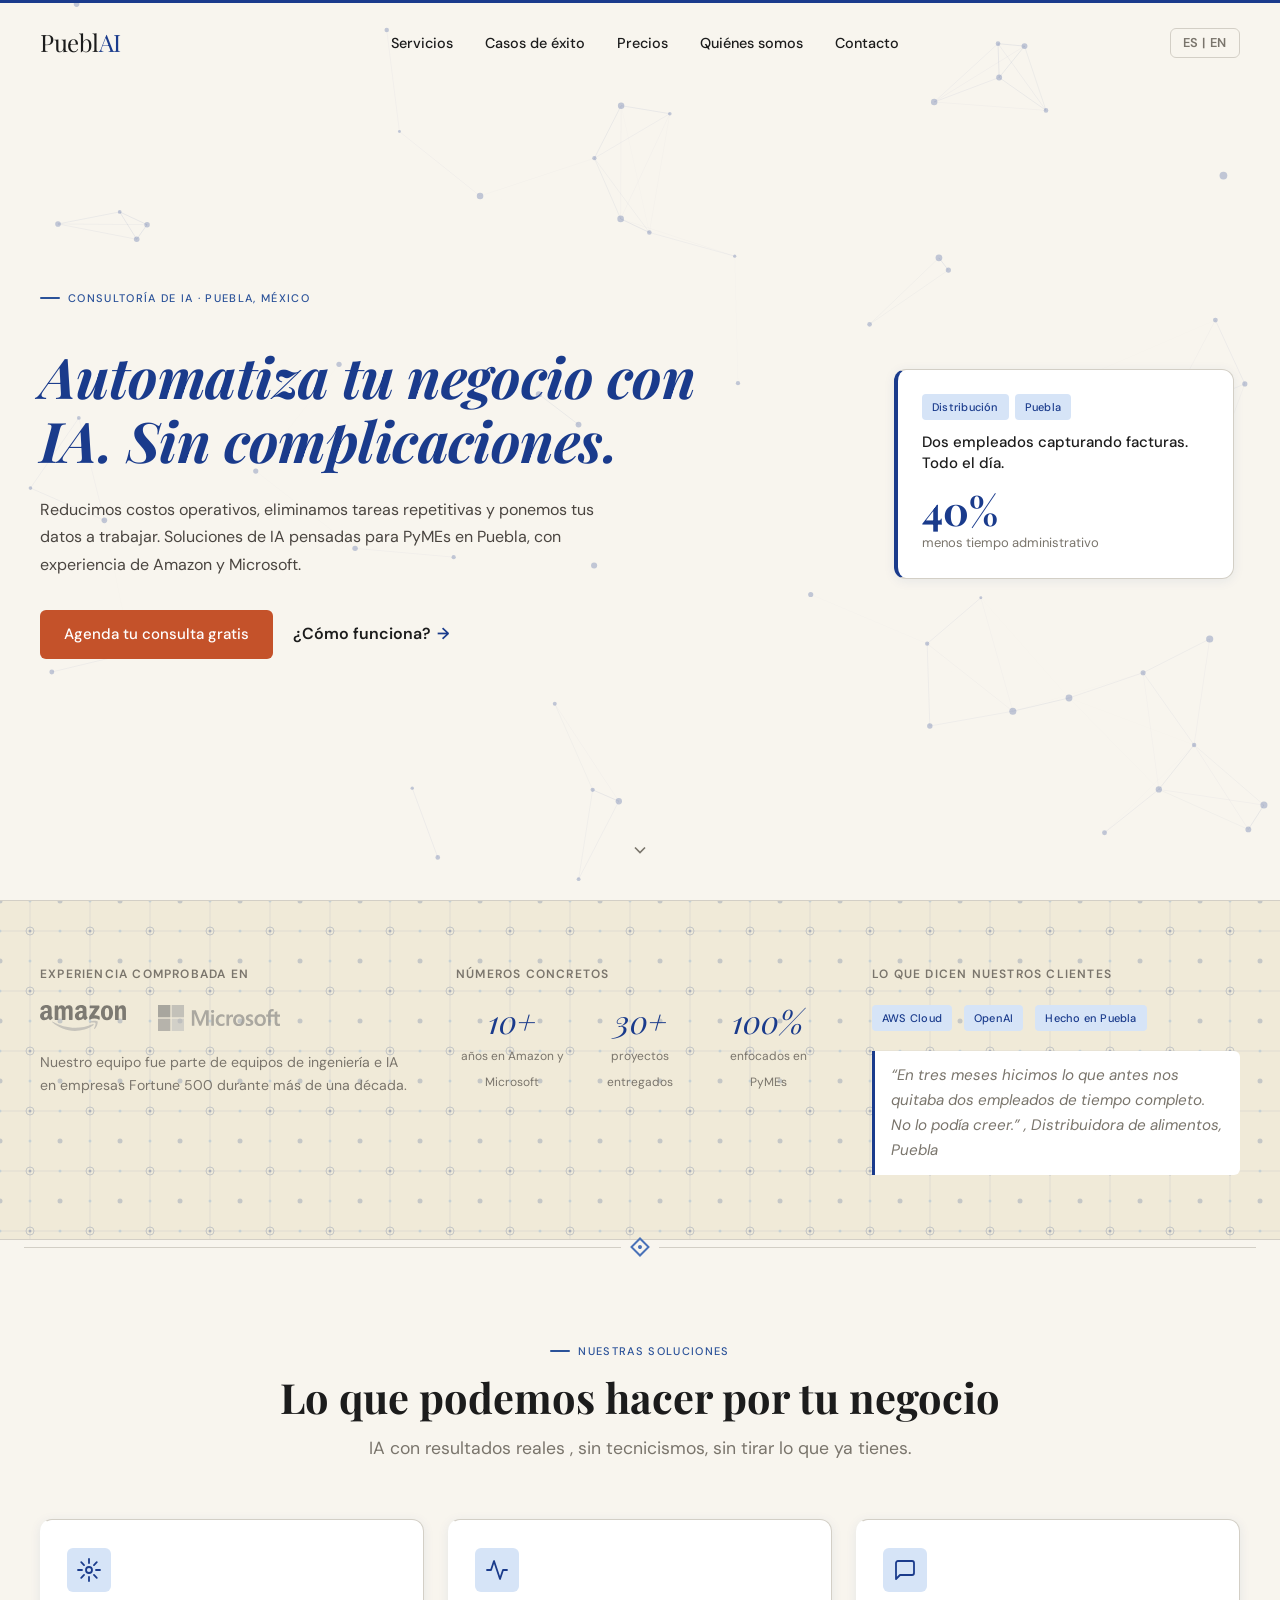
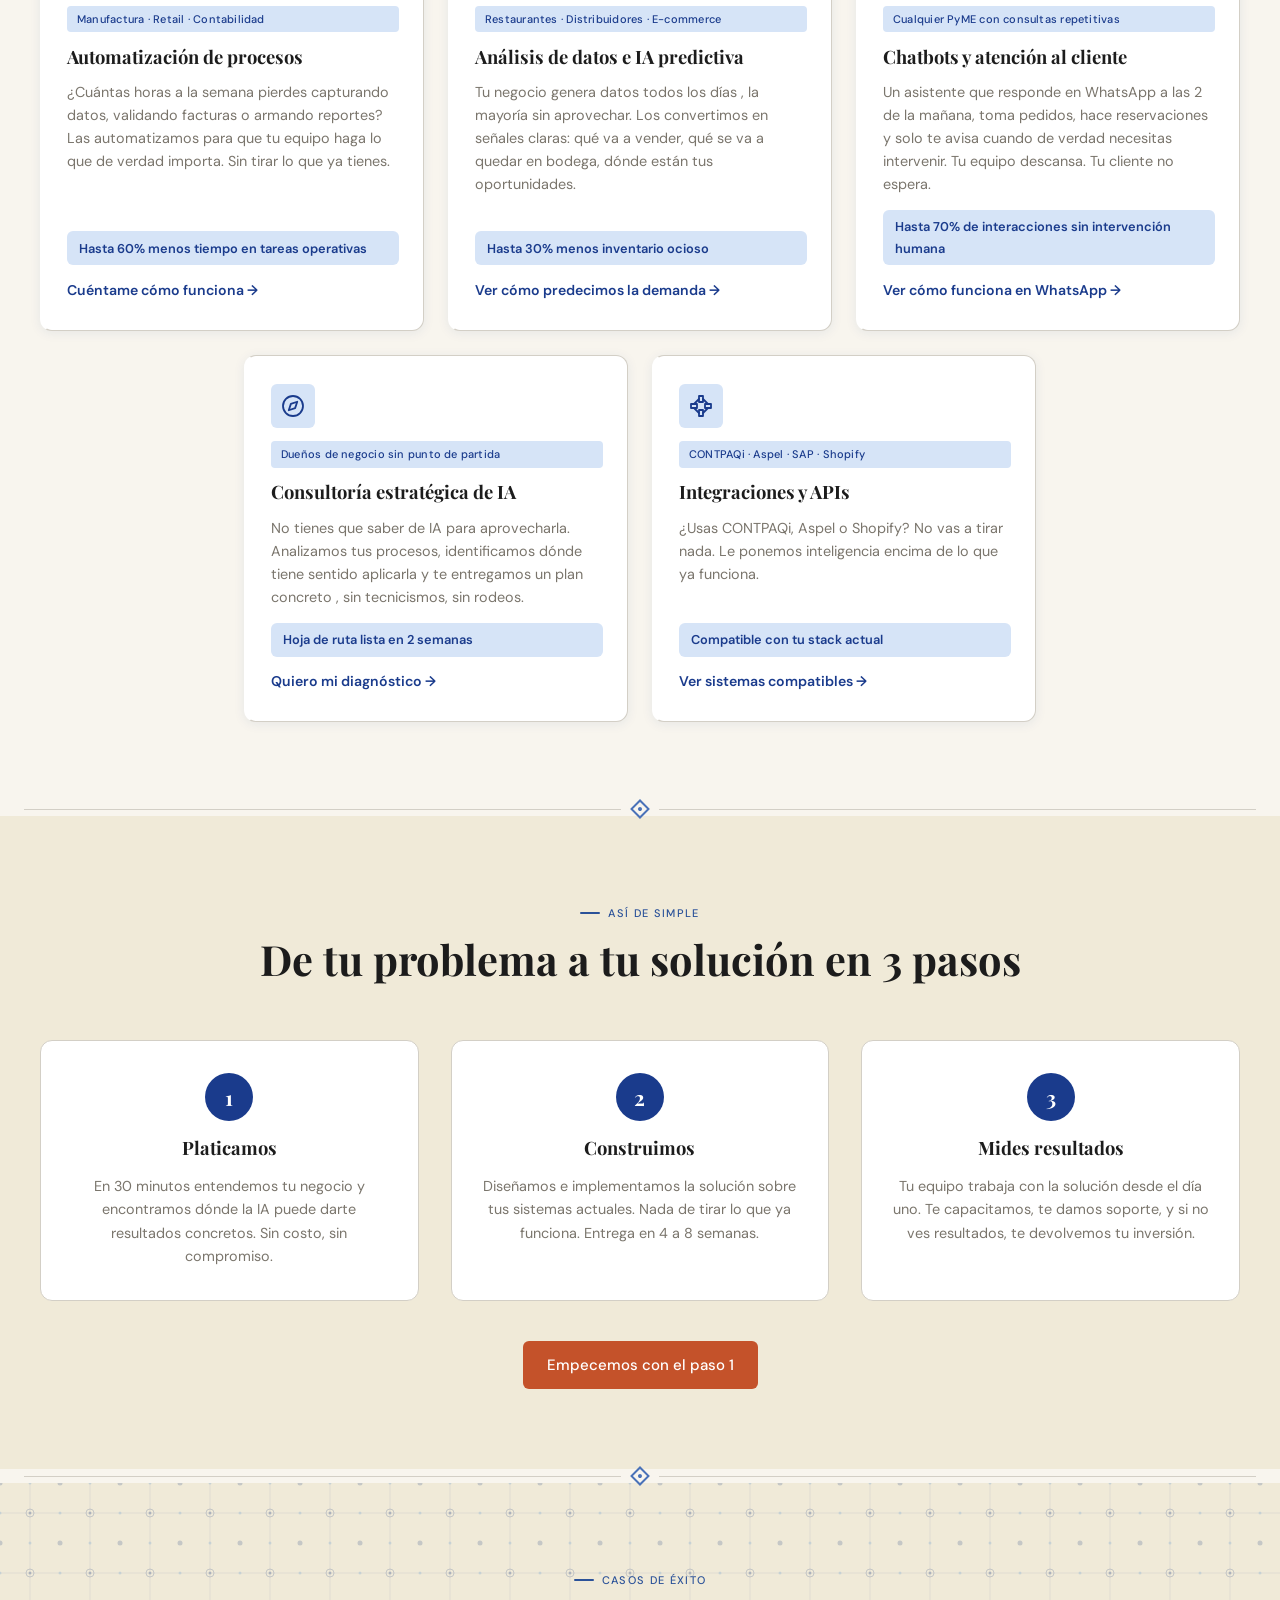
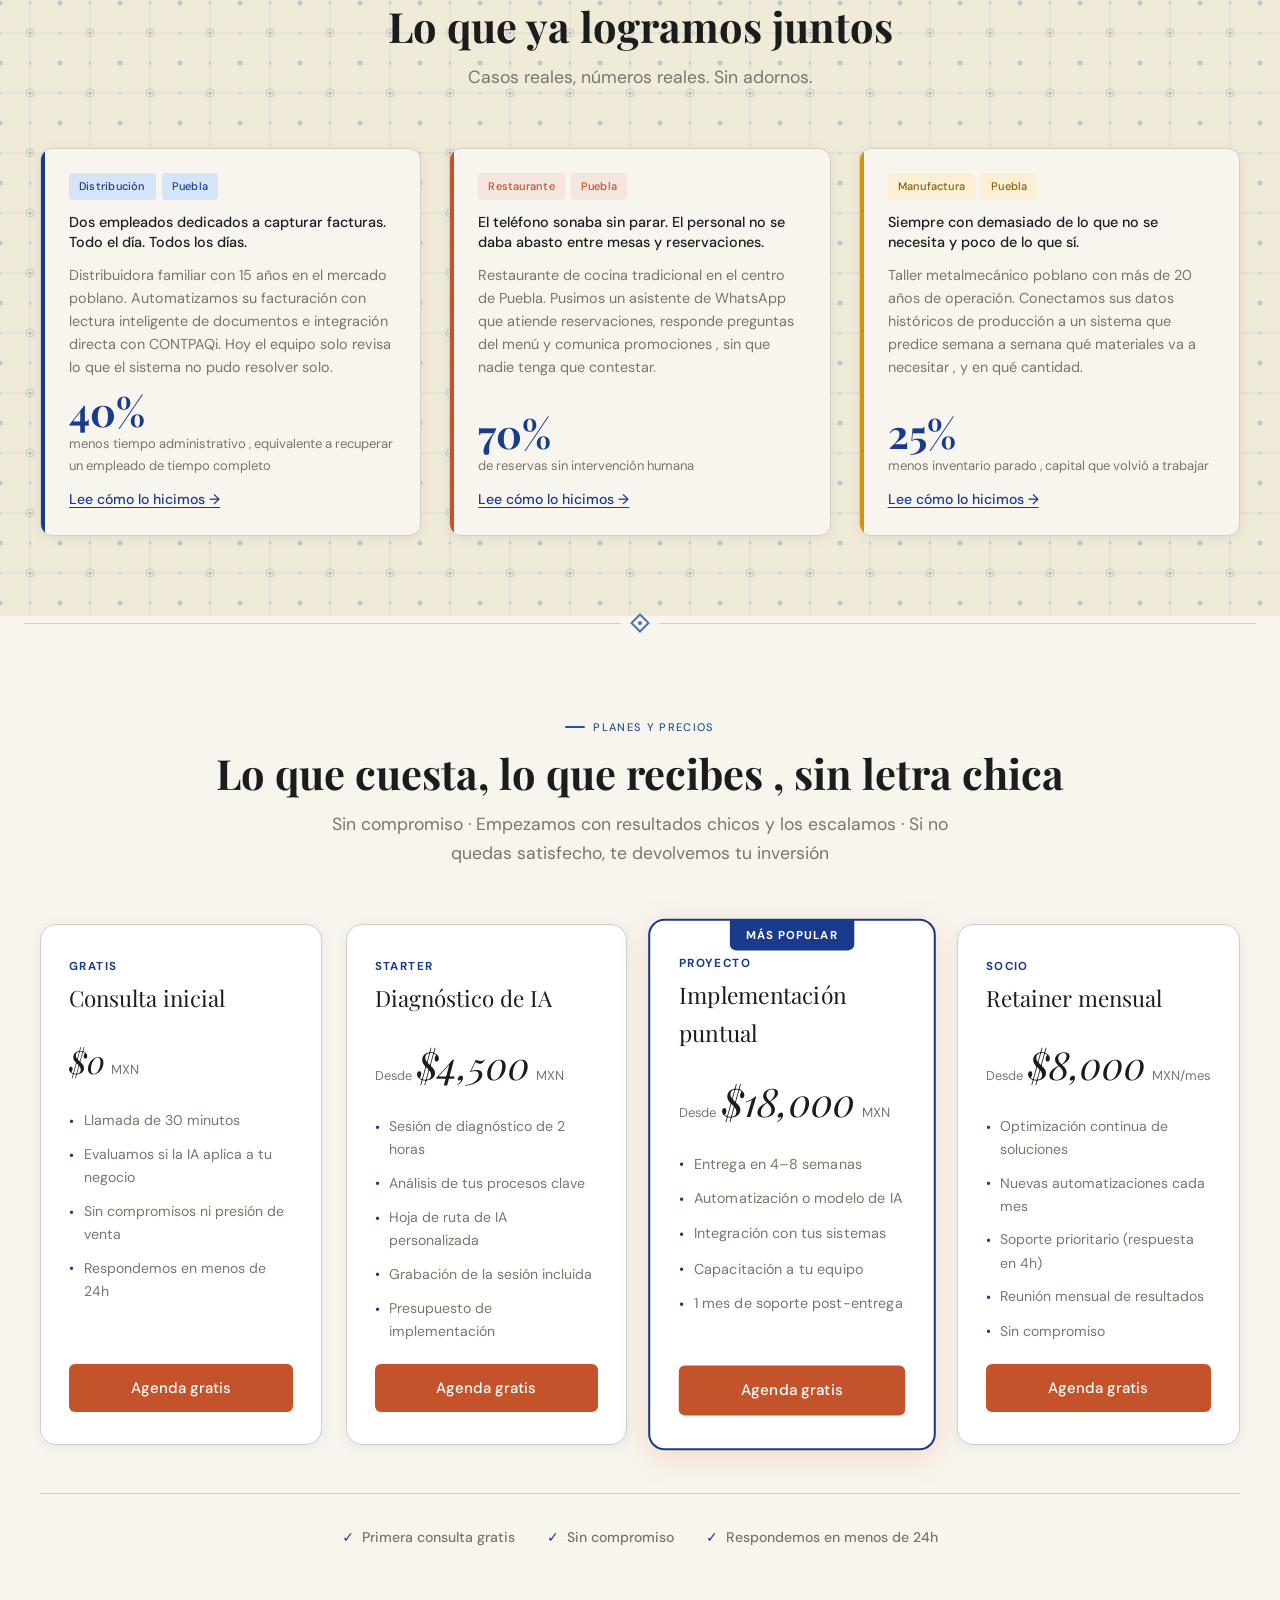
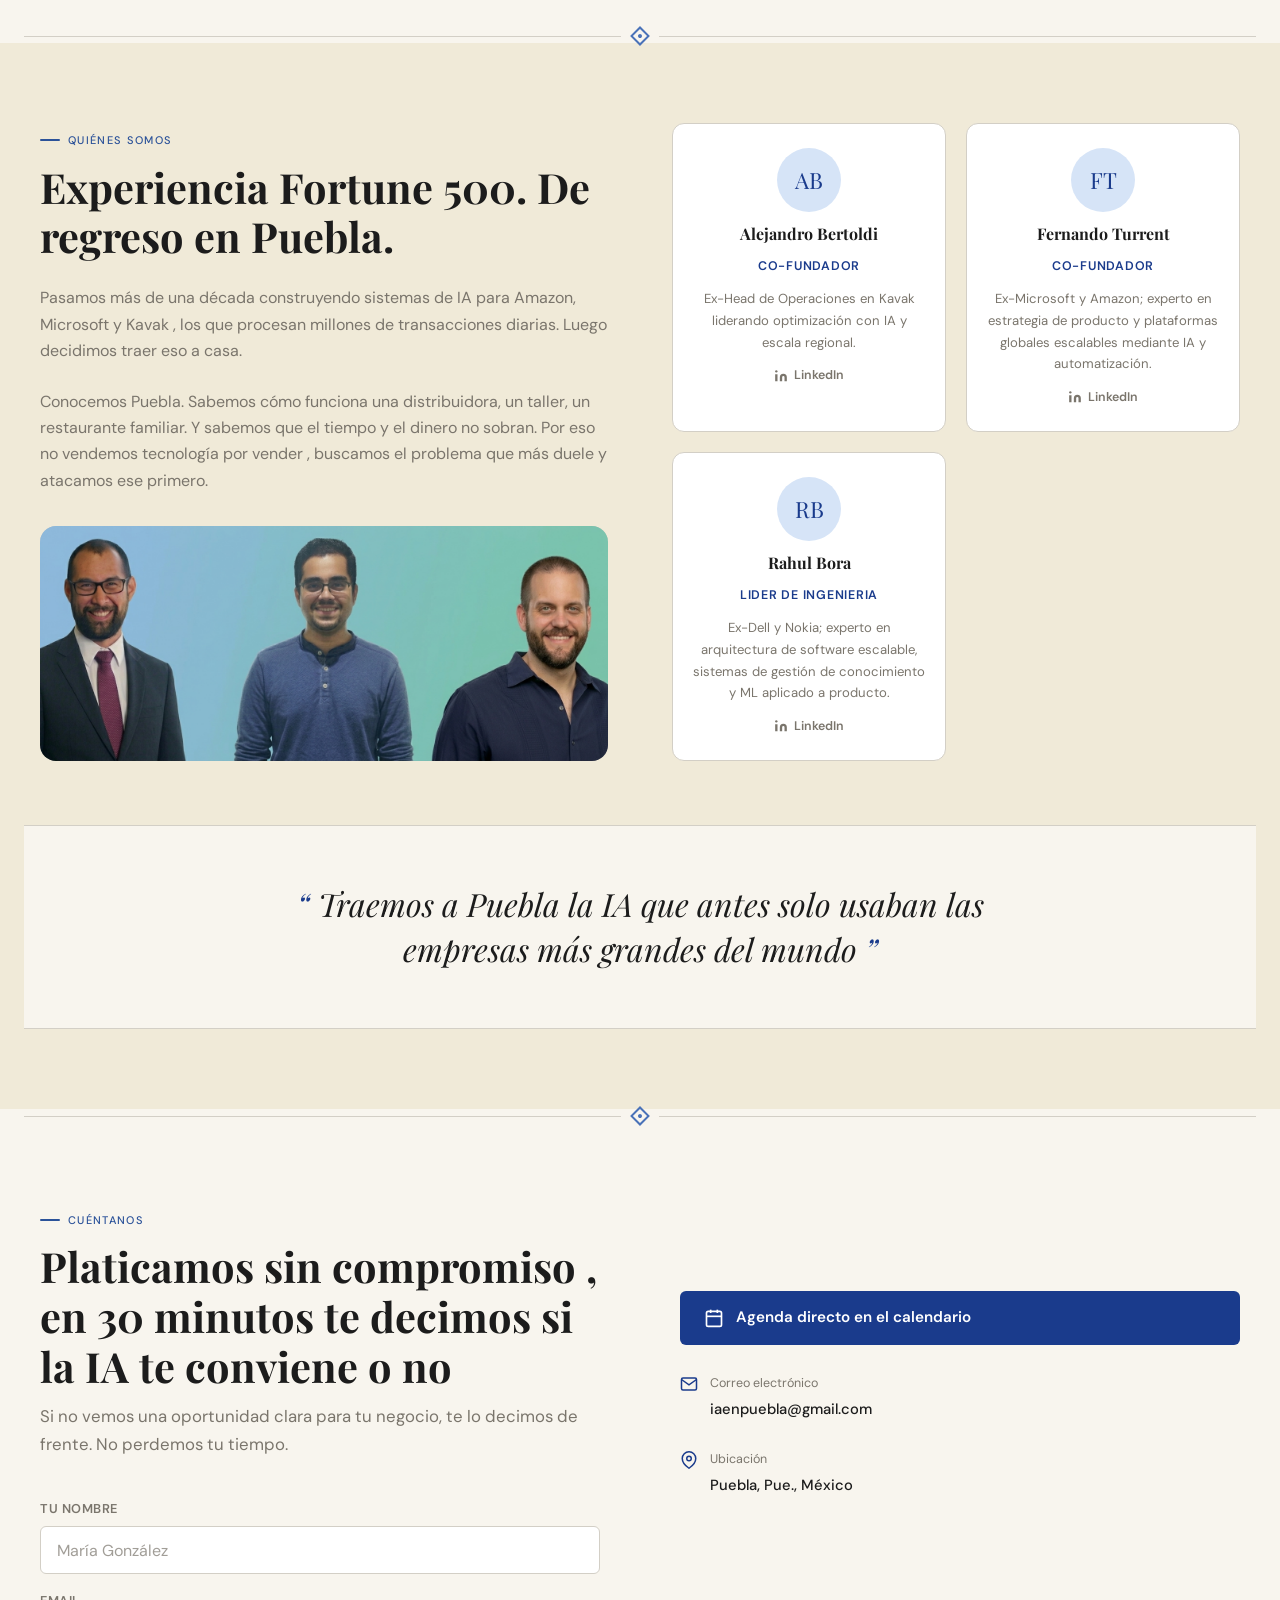
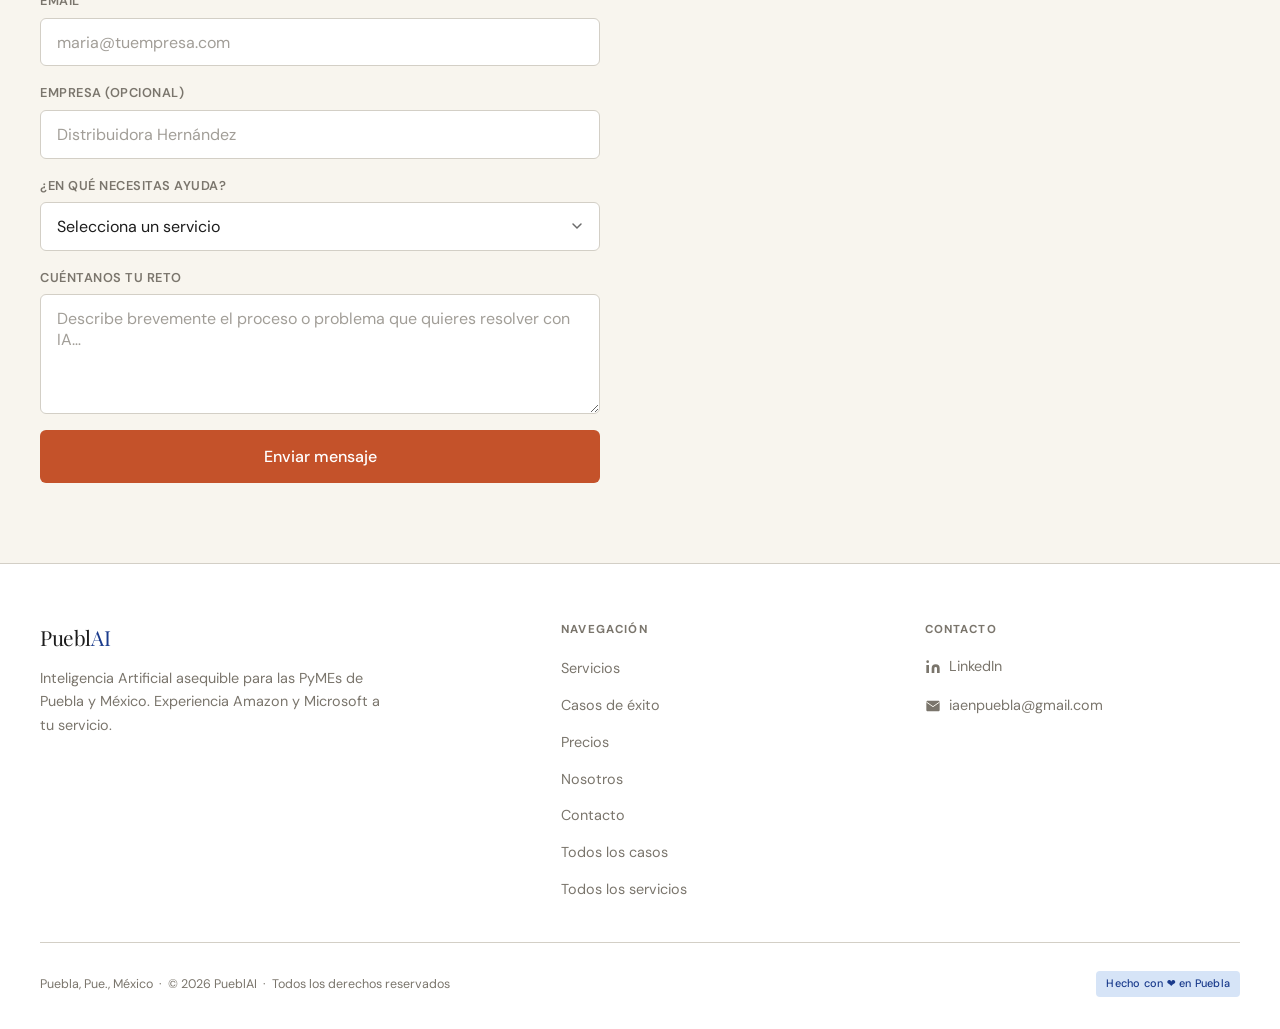
==== commit 939732a2: "Add files via upload" ====
--- a/index.html
+++ b/index.html
@@ -1,1159 +1,1159 @@
-<!DOCTYPE html>
-<html lang="es">
-<head>
-  <meta charset="UTF-8" />
-  <meta name="viewport" content="width=device-width, initial-scale=1.0" />
-  <title>PueblAI , Inteligencia Artificial para PyMEs · Puebla, México</title>
-  <meta name="description" content="Soluciones de Inteligencia Artificial asequibles para pequeñas y medianas empresas en Puebla y México. Más de 10 años de experiencia en Amazon y Microsoft." />
-
-  <!-- Open Graph -->
-  <meta property="og:title"       content="PueblAI , IA para PyMEs · Puebla, México" />
-  <meta property="og:description" content="Automatización, análisis de datos y chatbots para PyMEs. Experiencia Fortune 500 al servicio de tu negocio." />
-  <meta property="og:type"        content="website" />
-  <meta property="og:locale"      content="es_MX" />
-  <!-- REPLACE: og:image with a 1200×630 social card image -->
-
-  <!-- Favicons -->
-  <link rel="apple-touch-icon" sizes="180x180" href="apple-touch-icon.png" />
-  <link rel="icon" type="image/png" sizes="32x32" href="favicon-32x32.png" />
-  <link rel="icon" type="image/png" sizes="16x16" href="favicon-16x16.png" />
-  <link rel="icon" type="image/x-icon" href="favicon.ico" />
-  <link rel="manifest" href="site.webmanifest" />
-
-  <!-- Google Fonts -->
-  <link rel="preconnect" href="https://fonts.googleapis.com" />
-  <link rel="preconnect" href="https://fonts.gstatic.com" crossorigin />
-  <link href="https://fonts.googleapis.com/css2?family=Playfair+Display:ital,wght@0,700;1,700&family=DM+Sans:opsz,wght@9..40,400;9..40,500;9..40,600&display=swap" rel="stylesheet" />
-
-  <link rel="stylesheet" href="css/styles.css" />
-</head>
-<body>
-
-  <!-- ═══════════════════════════════════════════
-       NAVIGATION
-  ═══════════════════════════════════════════ -->
-  <nav class="site-nav" role="navigation" aria-label="Navegación principal">
-    <div class="nav-inner">
-      <a href="#hero" class="nav-logo" aria-label="PueblAI , Inicio">
-        Puebl<span>AI</span>
-      </a>
-
-      <ul class="nav-links" role="list">
-        <li><a href="#servicios" data-es="Servicios" data-en="Services">Servicios</a></li>
-        <li><a href="#casos"     data-es="Casos de éxito"  data-en="Cases">Casos de éxito</a></li>
-        <li><a href="#precios"   data-es="Precios"        data-en="Pricing">Precios</a></li>
-        <li><a href="#nosotros"  data-es="Quiénes somos"  data-en="About">Quiénes somos</a></li>
-        <li><a href="#contacto"  data-es="Contacto"  data-en="Contact">Contacto</a></li>
-      </ul>
-
-      <button id="lang-toggle" class="lang-toggle" aria-label="Cambiar idioma" aria-pressed="false">
-        ES | EN
-      </button>
-
-      <button class="hamburger" aria-label="Abrir menú" aria-expanded="false">
-        <span></span>
-        <span></span>
-        <span></span>
-      </button>
-    </div>
-  </nav>
-
-  <!-- Mobile nav overlay -->
-  <div class="nav-overlay" role="dialog" aria-modal="true" aria-label="Menú de navegación">
-    <button class="close-overlay" aria-label="Cerrar menú">&times;</button>
-    <a href="#servicios" data-es="Servicios"  data-en="Services">Servicios</a>
-    <a href="#casos"     data-es="Casos de éxito"  data-en="Cases">Casos de éxito</a>
-    <a href="#precios"   data-es="Precios"        data-en="Pricing">Precios</a>
-    <a href="#nosotros"  data-es="Quiénes somos"  data-en="About">Quiénes somos</a>
-    <a href="#contacto"  data-es="Contacto"   data-en="Contact">Contacto</a>
-  </div>
-
-  <!-- ═══════════════════════════════════════════
-       WHATSAPP FLOAT BUTTON
-  ═══════════════════════════════════════════ -->
-  <!-- WhatsApp float button - uncomment and replace number when ready
-  <a href="https://wa.me/521234567890?text=Hola%2C%20me%20interesa%20una%20consulta%20gratuita%20de%20IA%20para%20mi%20negocio."
-     class="whatsapp-float"
-     target="_blank"
-     rel="noopener noreferrer"
-     aria-label="Contactar por WhatsApp">
-    <svg viewBox="0 0 24 24" xmlns="http://www.w3.org/2000/svg" aria-hidden="true">
-      <path d="M17.472 14.382c-.297-.149-1.758-.867-2.03-.967-.273-.099-.471-.148-.67.15-.197.297-.767.966-.94 1.164-.173.199-.347.223-.644.075-.297-.15-1.255-.463-2.39-1.475-.883-.788-1.48-1.761-1.653-2.059-.173-.297-.018-.458.13-.606.134-.133.298-.347.446-.52.149-.174.198-.298.298-.497.099-.198.05-.371-.025-.52-.075-.149-.669-1.612-.916-2.207-.242-.579-.487-.5-.669-.51-.173-.008-.371-.01-.57-.01-.198 0-.52.074-.792.372-.272.297-1.04 1.016-1.04 2.479 0 1.462 1.065 2.875 1.213 3.074.149.198 2.096 3.2 5.077 4.487.709.306 1.262.489 1.694.625.712.227 1.36.195 1.871.118.571-.085 1.758-.719 2.006-1.413.248-.694.248-1.289.173-1.413-.074-.124-.272-.198-.57-.347m-5.421 7.403h-.004a9.87 9.87 0 01-5.031-1.378l-.361-.214-3.741.982.998-3.648-.235-.374a9.86 9.86 0 01-1.51-5.26c.001-5.45 4.436-9.884 9.888-9.884 2.64 0 5.122 1.03 6.988 2.898a9.825 9.825 0 012.893 6.994c-.003 5.45-4.437 9.884-9.885 9.884m8.413-18.297A11.815 11.815 0 0012.05 0C5.495 0 .16 5.335.157 11.892c0 2.096.547 4.142 1.588 5.945L.057 24l6.305-1.654a11.882 11.882 0 005.683 1.448h.005c6.554 0 11.89-5.335 11.893-11.893a11.821 11.821 0 00-3.48-8.413z"/>
-    </svg>
-  </a>
-  -->
-
-  <main>
-
-    <!-- ═══════════════════════════════════════════
-         SECTION 01 , HERO
-    ═══════════════════════════════════════════ -->
-    <section id="hero" aria-label="Inicio" style="position: relative;">
-      <canvas id="hero-particles" aria-hidden="true"></canvas>
-      <div class="hero-inner">
-
-        <!-- Left column -->
-        <div class="hero-left">
-          <span class="section-eyebrow fade-in" data-es="Consultoría de IA · Puebla, México" data-en="AI Consulting · Puebla, México">
-            Consultoría de IA · Puebla, México
-          </span>
-
-          <h1 class="fade-in" style="transition-delay: 0.1s;">
-            <em data-es="Automatiza tu negocio con IA. Sin complicaciones." data-en="Automate your business with AI. No complications.">
-              Automatiza tu negocio con IA. Sin complicaciones.
-            </em>
-          </h1>
-
-          <p class="fade-in" style="transition-delay: 0.2s;"
-             data-es="Reducimos costos operativos, eliminamos tareas repetitivas y ponemos tus datos a trabajar. Soluciones de IA pensadas para PyMEs en Puebla, con experiencia de Amazon y Microsoft."
-             data-en="We reduce operational costs, eliminate repetitive tasks and put your data to work. AI solutions designed for SMBs in Puebla, backed by Amazon and Microsoft experience.">
-            Reducimos costos operativos, eliminamos tareas repetitivas y ponemos tus datos a trabajar. Soluciones de IA pensadas para PyMEs en Puebla, con experiencia de Amazon y Microsoft.
-          </p>
-
-          <div class="hero-ctas fade-in" style="transition-delay: 0.3s;">
-            <a href="#contacto" class="btn-primary"
-               data-es="Agenda tu consulta gratis" data-en="Book your free consultation">
-              Agenda tu consulta gratis
-            </a>
-            <a href="#como-funciona" class="secondary-link"
-               data-es="¿Cómo funciona?" data-en="How does it work?">
-              ¿Cómo funciona?
-            </a>
-          </div>
-        </div>
-
-        <!-- Right column , caso de éxito flotante -->
-        <div class="hero-right fade-in" style="transition-delay: 0.4s;">
-          <div class="hero__card">
-            <div class="hero__card-tag">
-              <span class="badge badge--cobalt"
-                    data-es="Distribución" data-en="Distribution">Distribución</span>
-              <span class="badge badge--cobalt"
-                    data-es="Puebla" data-en="Puebla">Puebla</span>
-            </div>
-            <p class="hero__card-problem"
-               data-es="Dos empleados capturando facturas. Todo el día."
-               data-en="Two employees entering invoices. All day long.">
-              Dos empleados capturando facturas. Todo el día.
-            </p>
-            <div class="hero__card-metric">
-              <span class="hero__card-number">40%</span>
-              <span class="hero__card-label"
-                    data-es="menos tiempo administrativo"
-                    data-en="less administrative time">
-                menos tiempo administrativo
-              </span>
-            </div>
-          </div>
-        </div>
-
-      </div>
-
-      <!-- Scroll indicator -->
-      <div class="scroll-indicator" aria-hidden="true">
-        <svg viewBox="0 0 24 24" stroke-width="2">
-          <polyline points="6 9 12 15 18 9"/>
-        </svg>
-      </div>
-    </section>
-
-
-    <!-- ═══════════════════════════════════════════
-         SECTION 02 , TRUST SIGNALS
-    ═══════════════════════════════════════════ -->
-    <section id="credibilidad" aria-label="Credenciales y experiencia">
-      <div class="credibilidad-inner">
-
-        <!-- Col 1: Company logos -->
-        <div class="trust-col fade-in">
-          <span class="trust-col-title"
-                data-es="Experiencia comprobada en" data-en="Proven experience at">
-            Experiencia comprobada en
-          </span>
-          <div class="company-logos">
-            <img src="img/amazon-logo.svg" alt="Amazon" class="company-logo-img" />
-            <img src="img/microsoft-logo.svg" alt="Microsoft" class="company-logo-img" />
-          </div>
-          <p class="trust-caption"
-             data-es="Nuestro equipo fue parte de equipos de ingeniería e IA en empresas Fortune 500 durante más de una década."
-             data-en="Our team was part of engineering and AI teams at Fortune 500 companies for over a decade.">
-            Nuestro equipo fue parte de equipos de ingeniería e IA en empresas Fortune 500 durante más de una década.
-          </p>
-        </div>
-
-        <!-- Col 2: Key metrics -->
-        <div class="trust-col fade-in" style="transition-delay: 0.1s;">
-          <span class="trust-col-title"
-                data-es="Números concretos" data-en="Concrete numbers">
-            Números concretos
-          </span>
-          <div class="stat-row">
-            <div class="stat-item">
-              <span class="metric-num">10+</span>
-              <span class="stat-sub"
-                    data-es="años en Amazon y Microsoft" data-en="years at Amazon &amp; Microsoft">
-                años en Amazon y Microsoft
-              </span>
-            </div>
-            <div class="stat-item">
-              <span class="metric-num">30+</span>
-              <span class="stat-sub"
-                    data-es="proyectos entregados" data-en="projects delivered">
-                proyectos entregados
-              </span>
-            </div>
-            <div class="stat-item">
-              <span class="metric-num">100%</span>
-              <span class="stat-sub"
-                    data-es="enfocados en PyMEs" data-en="focused on SMBs">
-                enfocados en PyMEs
-              </span>
-            </div>
-          </div>
-        </div>
-
-        <!-- Col 3: Pull quote / certifications -->
-        <div class="trust-col fade-in" style="transition-delay: 0.2s;">
-          <span class="trust-col-title"
-                data-es="Lo que dicen nuestros clientes" data-en="What our clients say">
-            Lo que dicen nuestros clientes
-          </span>
-          <!-- REPLACE: AWS Partner / Google Cloud badge or real client logo -->
-          <div class="cert-badges">
-            <span class="tag">AWS Cloud</span>
-            <span class="tag">OpenAI</span>
-            <span class="tag">Hecho en Puebla</span>
-          </div>
-          <blockquote class="pull-quote"
-                      data-es="&ldquo;En tres meses hicimos lo que antes nos quitaba dos empleados de tiempo completo. No lo podía creer.&rdquo; , Distribuidora de alimentos, Puebla"
-                      data-en="&ldquo;In three months we did what used to take two full-time employees. I couldn't believe it.&rdquo; , Food distributor, Puebla">
-            &ldquo;En tres meses hicimos lo que antes nos quitaba dos empleados de tiempo completo. No lo podía creer.&rdquo; , Distribuidora de alimentos, Puebla
-          </blockquote>
-        </div>
-
-      </div>
-    </section>
-
-    <div class="divider-talavera" aria-hidden="true">
-      <div class="divider-talavera__line"></div>
-      <div class="divider-talavera__diamond"></div>
-      <div class="divider-talavera__line"></div>
-    </div>
-
-    <!-- ═══════════════════════════════════════════
-         SECTION 03 , SERVICES
-    ═══════════════════════════════════════════ -->
-    <section id="servicios" aria-label="Servicios de IA">
-      <div class="section-inner">
-        <div class="section-header fade-in">
-          <span class="section-eyebrow"
-                data-es="Nuestras soluciones" data-en="Our solutions">
-            Nuestras soluciones
-          </span>
-          <h2 data-es="Lo que podemos hacer por tu negocio"
-              data-en="What we can do for your business">
-            Lo que podemos hacer por tu negocio
-          </h2>
-          <p data-es="IA con resultados reales , sin tecnicismos, sin tirar lo que ya tienes."
-             data-en="AI with real results , no jargon, no ripping out what works.">
-            IA con resultados reales , sin tecnicismos, sin tirar lo que ya tienes.
-          </p>
-        </div>
-
-        <div class="services-grid">
-
-          <!-- Card 1: Process automation -->
-          <article class="service-card fade-in">
-            <div class="service-icon" aria-hidden="true">
-              <svg viewBox="0 0 24 24"><circle cx="12" cy="12" r="3"/><path d="M12 1v4M12 19v4M4.22 4.22l2.83 2.83M16.95 16.95l2.83 2.83M1 12h4M19 12h4M4.22 19.78l2.83-2.83M16.95 7.05l2.83-2.83"/></svg>
-            </div>
-            <span class="tag" data-es="Manufactura · Retail · Contabilidad"
-                              data-en="Manufacturing · Retail · Accounting">
-              Manufactura · Retail · Contabilidad
-            </span>
-            <h3 data-es="Automatización de procesos"
-                data-en="Process automation">
-              Automatización de procesos
-            </h3>
-            <p data-es="¿Cuántas horas a la semana pierdes capturando datos, validando facturas o armando reportes? Las automatizamos para que tu equipo haga lo que de verdad importa. Sin tirar lo que ya tienes."
-               data-en="How many hours a week do you lose entering data, validating invoices or building reports? We automate them so your team can do what actually matters. Without replacing what you have.">
-              ¿Cuántas horas a la semana pierdes capturando datos, validando facturas o armando reportes? Las automatizamos para que tu equipo haga lo que de verdad importa. Sin tirar lo que ya tienes.
-            </p>
-            <span class="service-outcome"
-                  data-es="Hasta 60% menos tiempo en tareas operativas"
-                  data-en="Up to 60% less time on operational tasks">
-              Hasta 60% menos tiempo en tareas operativas
-            </span>
-            <a href="servicios.html#automatizacion" class="service-link"
-               data-es="Cuéntame cómo funciona →" data-en="Tell me how it works →">
-              Cuéntame cómo funciona →
-            </a>
-          </article>
-
-          <!-- Card 2: Data analytics & predictive AI -->
-          <article class="service-card fade-in" style="transition-delay: 0.05s;">
-            <div class="service-icon" aria-hidden="true">
-              <svg viewBox="0 0 24 24"><polyline points="22 12 18 12 15 21 9 3 6 12 2 12"/></svg>
-            </div>
-            <span class="tag" data-es="Restaurantes · Distribuidores · E-commerce"
-                              data-en="Restaurants · Distributors · E-commerce">
-              Restaurantes · Distribuidores · E-commerce
-            </span>
-            <h3 data-es="Análisis de datos e IA predictiva"
-                data-en="Data analytics &amp; predictive AI">
-              Análisis de datos e IA predictiva
-            </h3>
-            <p data-es="Tu negocio genera datos todos los días , la mayoría sin aprovechar. Los convertimos en señales claras: qué va a vender, qué se va a quedar en bodega, dónde están tus oportunidades."
-               data-en="Your business generates data every day , most of it untapped. We turn it into clear signals: what will sell, what will sit in the warehouse, where your opportunities are.">
-              Tu negocio genera datos todos los días , la mayoría sin aprovechar. Los convertimos en señales claras: qué va a vender, qué se va a quedar en bodega, dónde están tus oportunidades.
-            </p>
-            <span class="service-outcome"
-                  data-es="Hasta 30% menos inventario ocioso"
-                  data-en="Up to 30% less idle inventory">
-              Hasta 30% menos inventario ocioso
-            </span>
-            <a href="servicios.html#analitica" class="service-link"
-               data-es="Ver cómo predecimos la demanda →" data-en="See how we predict demand →">
-              Ver cómo predecimos la demanda →
-            </a>
-          </article>
-
-          <!-- Card 3: Chatbots -->
-          <article class="service-card fade-in" style="transition-delay: 0.10s;">
-            <div class="service-icon" aria-hidden="true">
-              <svg viewBox="0 0 24 24"><path d="M21 15a2 2 0 0 1-2 2H7l-4 4V5a2 2 0 0 1 2-2h14a2 2 0 0 1 2 2z"/></svg>
-            </div>
-            <span class="tag" data-es="Cualquier PyME con consultas repetitivas"
-                              data-en="Any SMB with repetitive inquiries">
-              Cualquier PyME con consultas repetitivas
-            </span>
-            <h3 data-es="Chatbots y atención al cliente"
-                data-en="Chatbots &amp; customer service">
-              Chatbots y atención al cliente
-            </h3>
-            <p data-es="Un asistente que responde en WhatsApp a las 2 de la mañana, toma pedidos, hace reservaciones y solo te avisa cuando de verdad necesitas intervenir. Tu equipo descansa. Tu cliente no espera."
-               data-en="An assistant that replies on WhatsApp at 2 in the morning, takes orders, makes reservations and only alerts you when you truly need to step in. Your team rests. Your customer doesn't wait.">
-              Un asistente que responde en WhatsApp a las 2 de la mañana, toma pedidos, hace reservaciones y solo te avisa cuando de verdad necesitas intervenir. Tu equipo descansa. Tu cliente no espera.
-            </p>
-            <span class="service-outcome"
-                  data-es="Hasta 70% de interacciones sin intervención humana"
-                  data-en="Up to 70% of interactions without human intervention">
-              Hasta 70% de interacciones sin intervención humana
-            </span>
-            <a href="servicios.html#chatbots" class="service-link"
-               data-es="Ver cómo funciona en WhatsApp →" data-en="See how it works on WhatsApp →">
-              Ver cómo funciona en WhatsApp →
-            </a>
-          </article>
-
-          <!-- Card 4: Strategic consulting -->
-          <article class="service-card fade-in" style="transition-delay: 0.15s;">
-            <div class="service-icon" aria-hidden="true">
-              <svg viewBox="0 0 24 24"><circle cx="12" cy="12" r="10"/><polygon points="16.24 7.76 14.12 14.12 7.76 16.24 9.88 9.88 16.24 7.76"/></svg>
-            </div>
-            <span class="tag" data-es="Dueños de negocio sin punto de partida"
-                              data-en="Business owners new to AI">
-              Dueños de negocio sin punto de partida
-            </span>
-            <h3 data-es="Consultoría estratégica de IA"
-                data-en="Strategic AI consulting">
-              Consultoría estratégica de IA
-            </h3>
-            <p data-es="No tienes que saber de IA para aprovecharla. Analizamos tus procesos, identificamos dónde tiene sentido aplicarla y te entregamos un plan concreto , sin tecnicismos, sin rodeos."
-               data-en="You don't need to know AI to benefit from it. We analyze your processes, identify where it makes sense to apply it and hand you a concrete plan , no jargon, no runaround.">
-              No tienes que saber de IA para aprovecharla. Analizamos tus procesos, identificamos dónde tiene sentido aplicarla y te entregamos un plan concreto , sin tecnicismos, sin rodeos.
-            </p>
-            <span class="service-outcome"
-                  data-es="Hoja de ruta lista en 2 semanas"
-                  data-en="Roadmap ready in 2 weeks">
-              Hoja de ruta lista en 2 semanas
-            </span>
-            <a href="servicios.html#consultoria" class="service-link"
-               data-es="Quiero mi diagnóstico →" data-en="I want my diagnostic →">
-              Quiero mi diagnóstico →
-            </a>
-          </article>
-
-          <!-- Card 5: Integrations -->
-          <article class="service-card fade-in" style="transition-delay: 0.20s;">
-            <div class="service-icon" aria-hidden="true">
-              <svg viewBox="0 0 24 24"><path d="M10 2h4v6h-4V2zM2 10h6v4H2v-4zM16 10h6v4h-6v-4zM10 16h4v6h-4v-6z"/><line x1="14" y1="5" x2="19" y2="10"/><line x1="5" y1="10" x2="10" y2="5"/><line x1="14" y1="19" x2="19" y2="14"/><line x1="5" y1="14" x2="10" y2="19"/></svg>
-            </div>
-            <span class="tag" data-es="CONTPAQi · Aspel · SAP · Shopify"
-                              data-en="CONTPAQi · Aspel · SAP · Shopify">
-              CONTPAQi · Aspel · SAP · Shopify
-            </span>
-            <h3 data-es="Integraciones y APIs"
-                data-en="Integrations &amp; APIs">
-              Integraciones y APIs
-            </h3>
-            <p data-es="¿Usas CONTPAQi, Aspel o Shopify? No vas a tirar nada. Le ponemos inteligencia encima de lo que ya funciona."
-               data-en="Using CONTPAQi, Aspel or Shopify? You're not throwing anything out. We put intelligence on top of what already works.">
-              ¿Usas CONTPAQi, Aspel o Shopify? No vas a tirar nada. Le ponemos inteligencia encima de lo que ya funciona.
-            </p>
-            <span class="service-outcome"
-                  data-es="Compatible con tu stack actual"
-                  data-en="Compatible with your current stack">
-              Compatible con tu stack actual
-            </span>
-            <a href="servicios.html#integraciones" class="service-link"
-               data-es="Ver sistemas compatibles →" data-en="See compatible systems →">
-              Ver sistemas compatibles →
-            </a>
-          </article>
-
-        </div>
-      </div>
-    </section>
-
-    <div class="divider-talavera" aria-hidden="true">
-      <div class="divider-talavera__line"></div>
-      <div class="divider-talavera__diamond"></div>
-      <div class="divider-talavera__line"></div>
-    </div>
-
-    <!-- ═══════════════════════════════════════════
-         SECTION 03b , CÓMO FUNCIONA
-    ═══════════════════════════════════════════ -->
-    <section id="como-funciona" aria-label="Cómo funciona">
-      <div class="section-inner">
-        <div class="section-header fade-in">
-          <span class="section-eyebrow"
-                data-es="Así de simple" data-en="It's that simple">
-            Así de simple
-          </span>
-          <h2 data-es="De tu problema a tu solución en 3 pasos"
-              data-en="From your problem to your solution in 3 steps">
-            De tu problema a tu solución en 3 pasos
-          </h2>
-        </div>
-
-        <div class="steps-grid">
-          <div class="step-card fade-in">
-            <span class="step-number">1</span>
-            <h3 data-es="Platicamos" data-en="We talk">Platicamos</h3>
-            <p data-es="En 30 minutos entendemos tu negocio y encontramos dónde la IA puede darte resultados concretos. Sin costo, sin compromiso."
-               data-en="In 30 minutes we understand your business and find where AI can deliver concrete results. Free, no strings attached.">
-              En 30 minutos entendemos tu negocio y encontramos dónde la IA puede darte resultados concretos. Sin costo, sin compromiso.
-            </p>
-          </div>
-          <div class="step-card fade-in" style="transition-delay:0.1s;">
-            <span class="step-number">2</span>
-            <h3 data-es="Construimos" data-en="We build">Construimos</h3>
-            <p data-es="Diseñamos e implementamos la solución sobre tus sistemas actuales. Nada de tirar lo que ya funciona. Entrega en 4 a 8 semanas."
-               data-en="We design and implement the solution on top of your current systems. No ripping out what works. Delivery in 4 to 8 weeks.">
-              Diseñamos e implementamos la solución sobre tus sistemas actuales. Nada de tirar lo que ya funciona. Entrega en 4 a 8 semanas.
-            </p>
-          </div>
-          <div class="step-card fade-in" style="transition-delay:0.2s;">
-            <span class="step-number">3</span>
-            <h3 data-es="Mides resultados" data-en="You measure results">Mides resultados</h3>
-            <p data-es="Tu equipo trabaja con la solución desde el día uno. Te capacitamos, te damos soporte, y si no ves resultados, te devolvemos tu inversión."
-               data-en="Your team works with the solution from day one. We train you, support you, and if you don't see results, we refund your investment.">
-              Tu equipo trabaja con la solución desde el día uno. Te capacitamos, te damos soporte, y si no ves resultados, te devolvemos tu inversión.
-            </p>
-          </div>
-        </div>
-
-        <div class="steps-cta fade-in" style="transition-delay:0.3s;">
-          <a href="#contacto" class="btn-primary"
-             data-es="Empecemos con el paso 1" data-en="Let's start with step 1">
-            Empecemos con el paso 1
-          </a>
-        </div>
-      </div>
-    </section>
-
-    <div class="divider-talavera" aria-hidden="true">
-      <div class="divider-talavera__line"></div>
-      <div class="divider-talavera__diamond"></div>
-      <div class="divider-talavera__line"></div>
-    </div>
-
-    <!-- ═══════════════════════════════════════════
-         SECTION 04 , CASE STUDIES
-    ═══════════════════════════════════════════ -->
-    <section id="casos" aria-label="Casos de éxito">
-      <div class="section-inner">
-        <div class="section-header fade-in">
-          <span class="section-eyebrow"
-                data-es="Casos de éxito" data-en="Success stories">
-            Casos de éxito
-          </span>
-          <h2 data-es="Lo que ya logramos juntos"
-              data-en="What we've already achieved together">
-            Lo que ya logramos juntos
-          </h2>
-          <p data-es="Casos reales, números reales. Sin adornos."
-             data-en="Real cases, real numbers. No fluff.">
-            Casos reales, números reales. Sin adornos.
-          </p>
-        </div>
-
-        <div class="cases-grid">
-
-          <!-- Case 1 , Distribución -->
-          <article class="case-card fade-in">
-            <div class="case-card__accent" style="background: var(--color-cobalt);" aria-hidden="true"></div>
-            <div class="case-card__body">
-              <div class="case-card__tags">
-                <span class="badge badge--cobalt"
-                      data-es="Distribución" data-en="Distribution">Distribución</span>
-                <span class="badge badge--cobalt"
-                      data-es="Puebla" data-en="Puebla">Puebla</span>
-              </div>
-              <p class="case-card__problem"
-                 data-es="Dos empleados dedicados a capturar facturas. Todo el día. Todos los días."
-                 data-en="Two employees doing nothing but entering invoices. All day. Every day.">
-                Dos empleados dedicados a capturar facturas. Todo el día. Todos los días.
-              </p>
-              <p class="case-card__solution"
-                 data-es="Distribuidora familiar con 15 años en el mercado poblano. Automatizamos su facturación con lectura inteligente de documentos e integración directa con CONTPAQi. Hoy el equipo solo revisa lo que el sistema no pudo resolver solo."
-                 data-en="Family distributor with 15 years in the Puebla market. We automated their invoicing with intelligent document reading and direct CONTPAQi integration. Today the team only reviews what the system couldn't handle on its own.">
-                Distribuidora familiar con 15 años en el mercado poblano. Automatizamos su facturación con lectura inteligente de documentos e integración directa con CONTPAQi. Hoy el equipo solo revisa lo que el sistema no pudo resolver solo.
-              </p>
-              <div class="case-card__metric">
-                <span class="case-card__number">40%</span>
-                <span class="case-card__metric-label"
-                      data-es="menos tiempo administrativo , equivalente a recuperar un empleado de tiempo completo"
-                      data-en="less administrative time , equivalent to recovering one full-time employee">
-                  menos tiempo administrativo , equivalente a recuperar un empleado de tiempo completo
-                </span>
-              </div>
-              <a href="casos.html#distribuidora-alimentos" class="case-link"
-                 data-es="Leer cómo lo hicimos →" data-en="Read how we did it →">
-                Lee cómo lo hicimos →
-              </a>
-            </div>
-          </article>
-
-          <!-- Case 2 , Restaurante -->
-          <article class="case-card fade-in" style="transition-delay: 0.1s;">
-            <div class="case-card__accent" style="background: var(--color-terracotta);" aria-hidden="true"></div>
-            <div class="case-card__body">
-              <div class="case-card__tags">
-                <span class="badge badge--terra"
-                      data-es="Restaurante" data-en="Restaurant">Restaurante</span>
-                <span class="badge badge--terra"
-                      data-es="Puebla" data-en="Puebla">Puebla</span>
-              </div>
-              <p class="case-card__problem"
-                 data-es="El teléfono sonaba sin parar. El personal no daba abasto entre mesas y reservaciones."
-                 data-en="The phone rang nonstop. Staff couldn't keep up with tables and reservations at the same time.">
-                El teléfono sonaba sin parar. El personal no se daba abasto entre mesas y reservaciones.
-              </p>
-              <p class="case-card__solution"
-                 data-es="Restaurante de cocina tradicional en el centro de Puebla. Pusimos un asistente de WhatsApp que atiende reservaciones, responde preguntas del menú y comunica promociones , sin que nadie tenga que contestar."
-                 data-en="Traditional cuisine restaurant in downtown Puebla. We set up a WhatsApp assistant that handles reservations, answers menu questions and communicates promotions , without anyone having to pick up.">
-                Restaurante de cocina tradicional en el centro de Puebla. Pusimos un asistente de WhatsApp que atiende reservaciones, responde preguntas del menú y comunica promociones , sin que nadie tenga que contestar.
-              </p>
-              <div class="case-card__metric">
-                <span class="case-card__number">70%</span>
-                <span class="case-card__metric-label"
-                      data-es="de reservas sin intervención humana"
-                      data-en="of reservations without human intervention">
-                  de reservas sin intervención humana
-                </span>
-              </div>
-              <a href="casos.html#restaurante-puebla" class="case-link"
-                 data-es="Leer cómo lo hicimos →" data-en="Read how we did it →">
-                Lee cómo lo hicimos →
-              </a>
-            </div>
-          </article>
-
-          <!-- Case 3 , Manufactura -->
-          <article class="case-card fade-in" style="transition-delay: 0.2s;">
-            <div class="case-card__accent" style="background: var(--color-amber);" aria-hidden="true"></div>
-            <div class="case-card__body">
-              <div class="case-card__tags">
-                <span class="badge badge--amber"
-                      data-es="Manufactura" data-en="Manufacturing">Manufactura</span>
-                <span class="badge badge--amber"
-                      data-es="Puebla" data-en="Puebla">Puebla</span>
-              </div>
-              <p class="case-card__problem"
-                 data-es="Siempre con demasiado de lo que no se necesita y poco de lo que sí."
-                 data-en="Always too much of what they didn't need and not enough of what they did.">
-                Siempre con demasiado de lo que no se necesita y poco de lo que sí.
-              </p>
-              <p class="case-card__solution"
-                 data-es="Taller metalmecánico poblano con más de 20 años de operación. Conectamos sus datos históricos de producción a un sistema que predice semana a semana qué materiales va a necesitar , y en qué cantidad."
-                 data-en="Puebla metalworking workshop with over 20 years of operation. We connected their historical production data to a system that predicts week by week what materials they'll need , and how much.">
-                Taller metalmecánico poblano con más de 20 años de operación. Conectamos sus datos históricos de producción a un sistema que predice semana a semana qué materiales va a necesitar , y en qué cantidad.
-              </p>
-              <div class="case-card__metric">
-                <span class="case-card__number">25%</span>
-                <span class="case-card__metric-label"
-                      data-es="menos inventario parado , capital que volvió a trabajar"
-                      data-en="less idle inventory , capital that went back to work">
-                  menos inventario parado , capital que volvió a trabajar
-                </span>
-              </div>
-              <a href="casos.html#manufactura-puebla" class="case-link"
-                 data-es="Leer cómo lo hicimos →" data-en="Read how we did it →">
-                Lee cómo lo hicimos →
-              </a>
-            </div>
-          </article>
-
-        </div>
-      </div>
-    </section>
-
-    <div class="divider-talavera" aria-hidden="true">
-      <div class="divider-talavera__line"></div>
-      <div class="divider-talavera__diamond"></div>
-      <div class="divider-talavera__line"></div>
-    </div>
-
-    <!-- ═══════════════════════════════════════════
-         SECTION 05 , PRICING
-    ═══════════════════════════════════════════ -->
-    <section id="precios" aria-label="Precios y planes">
-      <div class="section-inner">
-        <div class="section-header fade-in">
-          <span class="section-eyebrow"
-                data-es="Planes y precios" data-en="Plans &amp; pricing">
-            Planes y precios
-          </span>
-          <h2 data-es="Lo que cuesta, lo que recibes , sin letra chica"
-              data-en="What it costs, what you get , no fine print">
-            Lo que cuesta, lo que recibes , sin letra chica
-          </h2>
-          <p data-es="Sin compromiso · Empezamos con resultados chicos y los escalamos · Si no quedas satisfecho, te devolvemos tu inversión"
-             data-en="No lock-in contract · We start small and scale up · If you're not satisfied, we return your investment">
-            Sin compromiso · Empezamos con resultados chicos y los escalamos · Si no quedas satisfecho, te devolvemos tu inversión
-          </p>
-        </div>
-
-        <div class="pricing-grid fade-in">
-
-          <!-- Tier 0: Free consultation -->
-          <div class="pricing-card">
-            <div>
-              <div class="pricing-tier" data-es="GRATIS" data-en="FREE">GRATIS</div>
-              <div class="pricing-name" data-es="Consulta inicial" data-en="Initial consultation">
-                Consulta inicial
-              </div>
-            </div>
-            <div class="pricing-price">
-              <span class="price-amount" style="font-size:2rem;">$0</span>
-              <span class="price-period">MXN</span>
-            </div>
-            <ul class="pricing-features" role="list">
-              <li data-es="Llamada de 30 minutos" data-en="30-minute call">
-                Llamada de 30 minutos
-              </li>
-              <li data-es="Evaluamos si la IA aplica a tu negocio" data-en="We assess if AI fits your business">
-                Evaluamos si la IA aplica a tu negocio
-              </li>
-              <li data-es="Sin compromisos ni presión de venta" data-en="No commitments or sales pressure">
-                Sin compromisos ni presión de venta
-              </li>
-              <li data-es="Respondemos en menos de 24h" data-en="We reply within 24h">
-                Respondemos en menos de 24h
-              </li>
-            </ul>
-            <div class="pricing-cta">
-              <a href="#contacto" class="btn-primary"
-                 data-es="Agenda gratis" data-en="Book for free">
-                Agenda gratis
-              </a>
-            </div>
-          </div>
-
-          <!-- Tier 1: Starter -->
-          <div class="pricing-card">
-            <div>
-              <div class="pricing-tier" data-es="STARTER" data-en="STARTER">STARTER</div>
-              <div class="pricing-name" data-es="Diagnóstico de IA" data-en="AI Diagnostic">
-                Diagnóstico de IA
-              </div>
-            </div>
-            <div class="pricing-price">
-              <span class="price-from" data-es="Desde" data-en="From">Desde</span>
-              <span class="price-amount">$4,500</span>
-              <span class="price-period">MXN</span>
-            </div>
-            <ul class="pricing-features" role="list">
-              <li data-es="Sesión de diagnóstico de 2 horas" data-en="2-hour diagnostic session">
-                Sesión de diagnóstico de 2 horas
-              </li>
-              <li data-es="Análisis de tus procesos clave" data-en="Analysis of your key processes">
-                Análisis de tus procesos clave
-              </li>
-              <li data-es="Hoja de ruta de IA personalizada" data-en="Personalized AI roadmap">
-                Hoja de ruta de IA personalizada
-              </li>
-              <li data-es="Grabación de la sesión incluida" data-en="Session recording included">
-                Grabación de la sesión incluida
-              </li>
-              <li data-es="Presupuesto de implementación" data-en="Implementation budget">
-                Presupuesto de implementación
-              </li>
-            </ul>
-            <div class="pricing-cta">
-              <a href="#contacto" class="btn-primary"
-                 data-es="Agenda gratis" data-en="Book for free">
-                Agenda gratis
-              </a>
-            </div>
-          </div>
-
-          <!-- Tier 2: Project (FEATURED) -->
-          <div class="pricing-card featured">
-            <div class="pricing-badge" data-es="Más popular" data-en="Most popular">
-              Más popular
-            </div>
-            <div>
-              <div class="pricing-tier" data-es="PROYECTO" data-en="PROJECT">PROYECTO</div>
-              <div class="pricing-name" data-es="Implementación puntual" data-en="Targeted implementation">
-                Implementación puntual
-              </div>
-            </div>
-            <div class="pricing-price">
-              <span class="price-from" data-es="Desde" data-en="From">Desde</span>
-              <span class="price-amount">$18,000</span>
-              <span class="price-period">MXN</span>
-            </div>
-            <ul class="pricing-features" role="list">
-              <li data-es="Entrega en 4–8 semanas" data-en="Delivery in 4–8 weeks">
-                Entrega en 4–8 semanas
-              </li>
-              <li data-es="Automatización o modelo de IA" data-en="Automation or AI model">
-                Automatización o modelo de IA
-              </li>
-              <li data-es="Integración con tus sistemas" data-en="Integration with your systems">
-                Integración con tus sistemas
-              </li>
-              <li data-es="Capacitación a tu equipo" data-en="Team training">
-                Capacitación a tu equipo
-              </li>
-              <li data-es="1 mes de soporte post-entrega" data-en="1 month post-delivery support">
-                1 mes de soporte post-entrega
-              </li>
-            </ul>
-            <div class="pricing-cta">
-              <a href="#contacto" class="btn-primary"
-                 data-es="Agenda gratis" data-en="Book for free">
-                Agenda gratis
-              </a>
-            </div>
-          </div>
-
-          <!-- Tier 3: Partner -->
-          <div class="pricing-card">
-            <div>
-              <div class="pricing-tier" data-es="SOCIO" data-en="PARTNER">SOCIO</div>
-              <div class="pricing-name" data-es="Retainer mensual" data-en="Monthly retainer">
-                Retainer mensual
-              </div>
-            </div>
-            <div class="pricing-price">
-              <span class="price-from" data-es="Desde" data-en="From">Desde</span>
-              <span class="price-amount">$8,000</span>
-              <span class="price-period" data-es="MXN/mes" data-en="MXN/mo">MXN/mes</span>
-            </div>
-            <ul class="pricing-features" role="list">
-              <li data-es="Optimización continua de soluciones" data-en="Continuous solution optimization">
-                Optimización continua de soluciones
-              </li>
-              <li data-es="Nuevas automatizaciones cada mes" data-en="New automations each month">
-                Nuevas automatizaciones cada mes
-              </li>
-              <li data-es="Soporte prioritario (respuesta en 4h)" data-en="Priority support (4h response)">
-                Soporte prioritario (respuesta en 4h)
-              </li>
-              <li data-es="Reunión mensual de resultados" data-en="Monthly results meeting">
-                Reunión mensual de resultados
-              </li>
-              <li data-es="Sin compromiso" data-en="No minimum commitment">
-                Sin compromiso
-              </li>
-            </ul>
-            <div class="pricing-cta">
-              <a href="#contacto" class="btn-primary"
-                 data-es="Agenda gratis" data-en="Book for free">
-                Agenda gratis
-              </a>
-            </div>
-          </div>
-
-        </div>
-
-        <!-- Trust strip -->
-        <div class="trust-strip fade-in">
-          <span class="trust-item" data-es="Primera consulta gratis" data-en="First consultation free">
-            Primera consulta gratis
-          </span>
-          <span class="trust-item" data-es="Sin compromiso" data-en="No commitment">
-            Sin compromiso
-          </span>
-          <span class="trust-item" data-es="Respondemos en menos de 24h" data-en="We reply in under 24h">
-            Respondemos en menos de 24h
-          </span>
-        </div>
-
-      </div>
-    </section>
-
-    <div class="divider-talavera" aria-hidden="true">
-      <div class="divider-talavera__line"></div>
-      <div class="divider-talavera__diamond"></div>
-      <div class="divider-talavera__line"></div>
-    </div>
-
-    <!-- ═══════════════════════════════════════════
-         SECTION 06 , ABOUT
-    ═══════════════════════════════════════════ -->
-    <section id="nosotros" aria-label="Quiénes somos">
-      <div class="about-inner">
-
-        <!-- Left: text -->
-        <div class="about-left">
-          <div class="fade-in">
-            <span class="section-eyebrow"
-                  data-es="Quiénes somos" data-en="Who we are">
-              Quiénes somos
-            </span>
-            <h2 data-es="Experiencia Fortune 500. De regreso en Puebla."
-                data-en="Fortune 500 expertise. Back home in Puebla.">
-              Experiencia Fortune 500. De regreso en Puebla.
-            </h2>
-          </div>
-
-          <p class="fade-in" style="transition-delay:0.1s;"
-             data-es="Pasamos más de una década construyendo sistemas de IA para Amazon, Microsoft y Kavak , los que procesan millones de transacciones diarias. Luego decidimos traer eso a casa."
-             data-en="We spent over a decade building AI systems for Amazon, Microsoft and Kavak , the ones that process millions of transactions daily. Then we decided to bring that home.">
-            Pasamos más de una década construyendo sistemas de IA para Amazon, Microsoft y Kavak , los que procesan millones de transacciones diarias. Luego decidimos traer eso a casa.
-          </p>
-
-          <p class="fade-in" style="transition-delay:0.15s;"
-             data-es="Conocemos Puebla. Sabemos cómo funciona una distribuidora, un taller, un restaurante familiar. Y sabemos que el tiempo y el dinero no sobran. Por eso no vendemos tecnología por vender , buscamos el problema que más duele y atacamos ese primero."
-             data-en="We know Puebla. We know how a distributor works, a workshop, a family restaurant. And we know that time and money are tight. That's why we don't sell technology for the sake of it , we find the problem that hurts most and tackle that first.">
-            Conocemos Puebla. Sabemos cómo funciona una distribuidora, un taller, un restaurante familiar. Y sabemos que el tiempo y el dinero no sobran. Por eso no vendemos tecnología por vender , buscamos el problema que más duele y atacamos ese primero.
-          </p>
-
-          <!-- Team photo -->
-          <div class="about-photo-placeholder fade-in" style="transition-delay:0.2s;">
-            <img src="assets/images/Team.png" alt="Foto del equipo PueblAI" style="width:100%;height:100%;object-fit:cover;border-radius:inherit;">
-          </div>
-        </div>
-
-        <!-- Right: team cards -->
-        <div class="about-right-cards fade-in" style="transition-delay:0.2s;">
-
-          <div class="team-card">
-            <div class="team-avatar" aria-label="Foto de perfil">AB</div>
-            <h4>Alejandro Bertoldi</h4>
-            <span class="team-title">Co-fundador</span>
-            <p class="team-bio"
-               data-es="Ex-Head de Operaciones en Kavak liderando optimización con IA y escala regional."
-               data-en="Former Head of Operations at Kavak leading AI optimization and regional scale.">
-              Ex-Head de Operaciones en Kavak liderando optimización con IA y escala regional.
-            </p>
-            <a href="#" class="team-linkedin" aria-label="LinkedIn de Alejandro Bertoldi">
-              <svg viewBox="0 0 24 24" width="14" height="14" fill="currentColor"><path d="M16 8a6 6 0 0 1 6 6v7h-4v-7a2 2 0 0 0-2-2 2 2 0 0 0-2 2v7h-4v-7a6 6 0 0 1 6-6z"/><rect x="2" y="9" width="4" height="12"/><circle cx="4" cy="4" r="2"/></svg>
-              LinkedIn
-            </a>
-          </div>
-
-          <div class="team-card">
-            <div class="team-avatar" aria-label="Foto de perfil">FT</div>
-            <h4>Fernando Turrent</h4>
-            <span class="team-title">Co-fundador</span>
-            <p class="team-bio"
-               data-es="Ex-Microsoft y Amazon; experto en estrategia de producto y plataformas globales escalables mediante IA y automatización."
-               data-en="Ex-Microsoft and Amazon; expert in product strategy and globally scalable platforms through AI and automation.">
-              Ex-Microsoft y Amazon; experto en estrategia de producto y plataformas globales escalables mediante IA y automatización.
-            </p>
-            <a href="#" class="team-linkedin" aria-label="LinkedIn de Fernando Turrent">
-              <svg viewBox="0 0 24 24" width="14" height="14" fill="currentColor"><path d="M16 8a6 6 0 0 1 6 6v7h-4v-7a2 2 0 0 0-2-2 2 2 0 0 0-2 2v7h-4v-7a6 6 0 0 1 6-6z"/><rect x="2" y="9" width="4" height="12"/><circle cx="4" cy="4" r="2"/></svg>
-              LinkedIn
-            </a>
-          </div>
-
-          <div class="team-card">
-            <div class="team-avatar" aria-label="Foto de perfil">RB</div>
-            <h4>Rahul Bora</h4>
-            <span class="team-title">Lider de Ingenieria</span>
-            <p class="team-bio"
-               data-es="Ex-Dell y Nokia; experto en arquitectura de software escalable, sistemas de gestión de conocimiento y ML aplicado a producto."
-               data-en="Ex-Dell and Nokia; expert in scalable software architecture, knowledge management systems and ML applied to product.">
-              Ex-Dell y Nokia; experto en arquitectura de software escalable, sistemas de gestión de conocimiento y ML aplicado a producto.
-            </p>
-            <a href="#" class="team-linkedin" aria-label="LinkedIn de Rahul Bora">
-              <svg viewBox="0 0 24 24" width="14" height="14" fill="currentColor"><path d="M16 8a6 6 0 0 1 6 6v7h-4v-7a2 2 0 0 0-2-2 2 2 0 0 0-2 2v7h-4v-7a6 6 0 0 1 6-6z"/><rect x="2" y="9" width="4" height="12"/><circle cx="4" cy="4" r="2"/></svg>
-              LinkedIn
-            </a>
-          </div>
-
-        </div>
-
-      </div>
-
-      <!-- Mission statement -->
-      <div class="mission-block fade-in">
-        <blockquote data-es="Traemos a Puebla la IA que antes solo usaban las empresas más grandes del mundo"
-                    data-en="We bring to Puebla the AI that only the world's largest companies used to have">
-          Traemos a Puebla la IA que antes solo usaban las empresas más grandes del mundo
-        </blockquote>
-      </div>
-
-    </section>
-
-    <div class="divider-talavera" aria-hidden="true">
-      <div class="divider-talavera__line"></div>
-      <div class="divider-talavera__diamond"></div>
-      <div class="divider-talavera__line"></div>
-    </div>
-
-    <!-- ═══════════════════════════════════════════
-         SECTION 07 , CONTACT
-    ═══════════════════════════════════════════ -->
-    <section id="contacto" aria-label="Contacto">
-      <div class="contact-inner">
-
-        <!-- Left: form -->
-        <div>
-          <div class="contact-header fade-in">
-            <span class="section-eyebrow"
-                  data-es="Hablemos" data-en="Let's talk">
-              Cuéntanos
-            </span>
-            <h2 data-es="Platicamos sin compromiso , en 30 minutos te decimos si la IA te conviene o no"
-                data-en="Let's talk with no strings attached , in 30 minutes we'll tell you if AI makes sense for you">
-              Platicamos sin compromiso , en 30 minutos te decimos si la IA te conviene o no
-            </h2>
-            <p data-es="Si no vemos una oportunidad clara para tu negocio, te lo decimos de frente. No perdemos tu tiempo."
-               data-en="If we don't see a clear opportunity for your business, we'll tell you straight. We won't waste your time.">
-              Si no vemos una oportunidad clara para tu negocio, te lo decimos de frente. No perdemos tu tiempo.
-            </p>
-          </div>
-
-          <form class="contact-form fade-in" style="transition-delay:0.1s;"
-                name="contact"
-                action="https://formspree.io/f/mpqybaeb"
-                method="POST"
-                aria-label="Formulario de contacto">
-
-            <div class="form-group">
-              <label for="nombre" data-es="Tu nombre" data-en="Your name">Tu nombre</label>
-              <input type="text" id="nombre" name="nombre"
-                     placeholder="María González"
-                     required
-                     autocomplete="name" />
-            </div>
-
-            <div class="form-group">
-              <label for="email">Email</label>
-              <input type="email" id="email" name="email"
-                     placeholder="maria@tuempresa.com"
-                     required
-                     autocomplete="email" />
-            </div>
-
-            <div class="form-group">
-              <label for="empresa"
-                     data-es="Empresa (opcional)" data-en="Company (optional)">
-                Empresa (opcional)
-              </label>
-              <input type="text" id="empresa" name="empresa"
-                     placeholder="Distribuidora Hernández"
-                     autocomplete="organization" />
-            </div>
-
-            <div class="form-group">
-              <label for="servicio"
-                     data-es="¿En qué necesitas ayuda?" data-en="How can we help?">
-                ¿En qué necesitas ayuda?
-              </label>
-              <select id="servicio" name="servicio">
-                <option value="" data-es="Selecciona un servicio" data-en="Select a service">
-                  Selecciona un servicio
-                </option>
-                <option value="automatizacion"
-                        data-es="Automatización de procesos"
-                        data-en="Process automation">
-                  Automatización de procesos
-                </option>
-                <option value="analitica"
-                        data-es="Análisis de datos e IA predictiva"
-                        data-en="Data analytics &amp; predictive AI">
-                  Análisis de datos e IA predictiva
-                </option>
-                <option value="chatbot"
-                        data-es="Chatbot / Atención al cliente"
-                        data-en="Chatbot / Customer service">
-                  Chatbot / Atención al cliente
-                </option>
-                <option value="consultoria"
-                        data-es="Consultoría estratégica de IA"
-                        data-en="Strategic AI consulting">
-                  Consultoría estratégica de IA
-                </option>
-                <option value="integraciones"
-                        data-es="Integraciones y APIs"
-                        data-en="Integrations &amp; APIs">
-                  Integraciones y APIs
-                </option>
-                <option value="no-se"
-                        data-es="No sé por dónde empezar"
-                        data-en="Not sure where to start">
-                  No sé por dónde empezar
-                </option>
-              </select>
-            </div>
-
-            <div class="form-group">
-              <label for="mensaje"
-                     data-es="Cuéntanos tu reto" data-en="Tell us about your challenge">
-                Cuéntanos tu reto
-              </label>
-              <textarea id="mensaje" name="mensaje"
-                        rows="4"
-                        placeholder="Describe brevemente el proceso o problema que quieres resolver con IA…"></textarea>
-            </div>
-
-            <div class="form-submit">
-              <button type="submit" class="btn-primary"
-                      data-es="Enviar mensaje" data-en="Send message">
-                Enviar mensaje
-              </button>
-            </div>
-
-            <div class="form-success" role="alert"
-                 data-es="¡Mensaje enviado! Te contactaremos en menos de 24 horas."
-                 data-en="Message sent! We'll contact you within 24 hours.">
-              ¡Mensaje enviado! Te contactaremos en menos de 24 horas.
-            </div>
-
-          </form>
-        </div>
-
-        <!-- Right: alternative contact -->
-        <div class="alt-contact fade-in" style="transition-delay:0.2s;">
-
-          <!-- Calendly popup button -->
-          <a href="#" onclick="Calendly.initPopupWidget({url: 'https://calendly.com/iaenpuebla/30min'});return false;"
-             class="calendly-cta">
-            <svg viewBox="0 0 24 24" stroke-width="2" aria-hidden="true" style="width:20px;height:20px;stroke:currentColor;fill:none;">
-              <rect x="3" y="4" width="18" height="18" rx="2" ry="2"/><line x1="16" y1="2" x2="16" y2="6"/><line x1="8" y1="2" x2="8" y2="6"/><line x1="3" y1="10" x2="21" y2="10"/>
-            </svg>
-            <span data-es="Agenda directo en el calendario" data-en="Book directly on the calendar">
-              Agenda directo en el calendario
-            </span>
-          </a>
-          <link href="https://assets.calendly.com/assets/external/widget.css" rel="stylesheet">
-          <script type="text/javascript" src="https://assets.calendly.com/assets/external/widget.js" async></script>
-
-          <div class="contact-detail">
-            <svg viewBox="0 0 24 24" stroke-width="2" aria-hidden="true"><path d="M4 4h16c1.1 0 2 .9 2 2v12c0 1.1-.9 2-2 2H4c-1.1 0-2-.9-2-2V6c0-1.1.9-2 2-2z"/><polyline points="22,6 12,13 2,6"/></svg>
-            <div>
-              <span style="font-size:0.78rem; color:var(--muted); display:block; margin-bottom:0.2rem;"
-                    data-es="Correo electrónico" data-en="Email">
-                Correo electrónico
-              </span>
-              <a href="mailto:iaenpuebla@gmail.com">iaenpuebla@gmail.com</a>
-            </div>
-          </div>
-
-          <div class="contact-detail">
-            <svg viewBox="0 0 24 24" stroke-width="2" aria-hidden="true"><path d="M21 10c0 7-9 13-9 13s-9-6-9-13a9 9 0 0 1 18 0z"/><circle cx="12" cy="10" r="3"/></svg>
-            <div>
-              <span style="font-size:0.78rem; color:var(--muted); display:block; margin-bottom:0.2rem;"
-                    data-es="Ubicación" data-en="Location">
-                Ubicación
-              </span>
-              <span style="color:var(--ink); font-weight:500;">Puebla, Pue., México</span>
-            </div>
-          </div>
-
-        </div>
-
-      </div>
-    </section>
-
-  </main>
-
-
-  <!-- ═══════════════════════════════════════════
-       FOOTER
-  ═══════════════════════════════════════════ -->
-  <footer class="site-footer" role="contentinfo">
-    <div class="footer-inner">
-      <div class="footer-top">
-
-        <div class="footer-brand">
-          <a href="#hero" class="nav-logo" style="font-size:1.3rem;">
-            Puebl<span>AI</span>
-          </a>
-          <p data-es="Inteligencia Artificial asequible para las PyMEs de Puebla y México. Experiencia Amazon y Microsoft a tu servicio."
-             data-en="Affordable Artificial Intelligence for SMBs in Puebla and México. Amazon and Microsoft expertise at your service.">
-            Inteligencia Artificial asequible para las PyMEs de Puebla y México. Experiencia Amazon y Microsoft a tu servicio.
-          </p>
-        </div>
-
-        <nav class="footer-nav" aria-label="Footer navigation">
-          <h5 data-es="Navegación" data-en="Navigation">Navegación</h5>
-          <ul role="list">
-            <li><a href="#servicios" data-es="Servicios" data-en="Services">Servicios</a></li>
-            <li><a href="#casos"     data-es="Casos de éxito" data-en="Case studies">Casos de éxito</a></li>
-            <li><a href="#precios"   data-es="Precios" data-en="Pricing">Precios</a></li>
-            <li><a href="#nosotros"  data-es="Nosotros" data-en="About us">Nosotros</a></li>
-            <li><a href="#contacto"  data-es="Contacto" data-en="Contact">Contacto</a></li>
-            <li><a href="casos.html"    data-es="Todos los casos" data-en="All cases">Todos los casos</a></li>
-            <li><a href="servicios.html" data-es="Todos los servicios" data-en="All services">Todos los servicios</a></li>
-          </ul>
-        </nav>
-
-        <div class="footer-social">
-          <h5 data-es="Contacto" data-en="Contact">Contacto</h5>
-          <ul role="list">
-            <li>
-              <a href="https://linkedin.com" target="_blank" rel="noopener noreferrer" aria-label="LinkedIn">
-                <svg viewBox="0 0 24 24" aria-hidden="true"><path d="M16 8a6 6 0 0 1 6 6v7h-4v-7a2 2 0 0 0-2-2 2 2 0 0 0-2 2v7h-4v-7a6 6 0 0 1 6-6z"/><rect x="2" y="9" width="4" height="12"/><circle cx="4" cy="4" r="2"/></svg>
-                LinkedIn
-              </a>
-            </li>
-            <!-- WhatsApp - uncomment when number is ready
-            <li>
-              <a href="https://wa.me/521234567890" target="_blank" rel="noopener noreferrer" aria-label="WhatsApp">
-                <svg viewBox="0 0 24 24" aria-hidden="true"><path d="M17.472 14.382c-.297-.149-1.758-.867-2.03-.967-.273-.099-.471-.148-.67.15-.197.297-.767.966-.94 1.164-.173.199-.347.223-.644.075-.297-.15-1.255-.463-2.39-1.475-.883-.788-1.48-1.761-1.653-2.059-.173-.297-.018-.458.13-.606.134-.133.298-.347.446-.52.149-.174.198-.298.298-.497.099-.198.05-.371-.025-.52-.075-.149-.669-1.612-.916-2.207-.242-.579-.487-.5-.669-.51-.173-.008-.371-.01-.57-.01-.198 0-.52.074-.792.372-.272.297-1.04 1.016-1.04 2.479 0 1.462 1.065 2.875 1.213 3.074.149.198 2.096 3.2 5.077 4.487.709.306 1.262.489 1.694.625.712.227 1.36.195 1.871.118.571-.085 1.758-.719 2.006-1.413.248-.694.248-1.289.173-1.413-.074-.124-.272-.198-.57-.347m-5.421 7.403h-.004a9.87 9.87 0 01-5.031-1.378l-.361-.214-3.741.982.998-3.648-.235-.374a9.86 9.86 0 01-1.51-5.26c.001-5.45 4.436-9.884 9.888-9.884 2.64 0 5.122 1.03 6.988 2.898a9.825 9.825 0 012.893 6.994c-.003 5.45-4.437 9.884-9.885 9.884m8.413-18.297A11.815 11.815 0 0012.05 0C5.495 0 .16 5.335.157 11.892c0 2.096.547 4.142 1.588 5.945L.057 24l6.305-1.654a11.882 11.882 0 005.683 1.448h.005c6.554 0 11.89-5.335 11.893-11.893a11.821 11.821 0 00-3.48-8.413z"/></svg>
-                WhatsApp
-              </a>
-            </li>
-            -->
-            <li>
-              <a href="mailto:iaenpuebla@gmail.com" aria-label="Email">
-                <svg viewBox="0 0 24 24" aria-hidden="true" fill="currentColor"><path d="M4 4h16c1.1 0 2 .9 2 2v12c0 1.1-.9 2-2 2H4c-1.1 0-2-.9-2-2V6c0-1.1.9-2 2-2z"/><polyline points="22,6 12,13 2,6" fill="none" stroke="var(--bg)" stroke-width="1.5"/></svg>
-                iaenpuebla@gmail.com
-              </a>
-            </li>
-          </ul>
-        </div>
-
-      </div>
-
-      <div class="footer-bottom">
-        <p class="footer-legal">
-          Puebla, Pue., México &nbsp;·&nbsp;
-          &copy; 2026 PueblAI &nbsp;·&nbsp;
-          <span data-es="Todos los derechos reservados" data-en="All rights reserved">
-            Todos los derechos reservados
-          </span>
-        </p>
-        <span class="tag" style="font-size:0.68rem;"
-              data-es="Hecho con ❤ en Puebla" data-en="Made with ❤ in Puebla">
-          Hecho con ❤ en Puebla
-        </span>
-      </div>
-
-    </div>
-  </footer>
-
-  <script src="js/particles.js"></script>
-  <script src="js/main.js"></script>
-</body>
-</html>
+<!DOCTYPE html>
+<html lang="es">
+<head>
+  <meta charset="UTF-8" />
+  <meta name="viewport" content="width=device-width, initial-scale=1.0" />
+  <title>PueblAI , Inteligencia Artificial para PyMEs · Puebla, México</title>
+  <meta name="description" content="Soluciones de Inteligencia Artificial asequibles para pequeñas y medianas empresas en Puebla y México. Más de 10 años de experiencia en Amazon y Microsoft." />
+
+  <!-- Open Graph -->
+  <meta property="og:title"       content="PueblAI , IA para PyMEs · Puebla, México" />
+  <meta property="og:description" content="Automatización, análisis de datos y chatbots para PyMEs. Experiencia Fortune 500 al servicio de tu negocio." />
+  <meta property="og:type"        content="website" />
+  <meta property="og:locale"      content="es_MX" />
+  <!-- REPLACE: og:image with a 1200×630 social card image -->
+
+  <!-- Favicons -->
+  <link rel="apple-touch-icon" sizes="180x180" href="apple-touch-icon.png" />
+  <link rel="icon" type="image/png" sizes="32x32" href="favicon-32x32.png" />
+  <link rel="icon" type="image/png" sizes="16x16" href="favicon-16x16.png" />
+  <link rel="icon" type="image/x-icon" href="favicon.ico" />
+  <link rel="manifest" href="site.webmanifest" />
+
+  <!-- Google Fonts -->
+  <link rel="preconnect" href="https://fonts.googleapis.com" />
+  <link rel="preconnect" href="https://fonts.gstatic.com" crossorigin />
+  <link href="https://fonts.googleapis.com/css2?family=Playfair+Display:ital,wght@0,700;1,700&family=DM+Sans:opsz,wght@9..40,400;9..40,500;9..40,600&display=swap" rel="stylesheet" />
+
+  <link rel="stylesheet" href="css/styles.css" />
+</head>
+<body>
+
+  <!-- ═══════════════════════════════════════════
+       NAVIGATION
+  ═══════════════════════════════════════════ -->
+  <nav class="site-nav" role="navigation" aria-label="Navegación principal">
+    <div class="nav-inner">
+      <a href="#hero" class="nav-logo" aria-label="PueblAI , Inicio">
+        Puebl<span>AI</span>
+      </a>
+
+      <ul class="nav-links" role="list">
+        <li><a href="#servicios" data-es="Servicios" data-en="Services">Servicios</a></li>
+        <li><a href="#casos"     data-es="Casos de éxito"  data-en="Cases">Casos de éxito</a></li>
+        <li><a href="#precios"   data-es="Precios"        data-en="Pricing">Precios</a></li>
+        <li><a href="#nosotros"  data-es="Quiénes somos"  data-en="About">Quiénes somos</a></li>
+        <li><a href="#contacto"  data-es="Contacto"  data-en="Contact">Contacto</a></li>
+      </ul>
+
+      <button id="lang-toggle" class="lang-toggle" aria-label="Cambiar idioma" aria-pressed="false">
+        ES | EN
+      </button>
+
+      <button class="hamburger" aria-label="Abrir menú" aria-expanded="false">
+        <span></span>
+        <span></span>
+        <span></span>
+      </button>
+    </div>
+  </nav>
+
+  <!-- Mobile nav overlay -->
+  <div class="nav-overlay" role="dialog" aria-modal="true" aria-label="Menú de navegación">
+    <button class="close-overlay" aria-label="Cerrar menú">&times;</button>
+    <a href="#servicios" data-es="Servicios"  data-en="Services">Servicios</a>
+    <a href="#casos"     data-es="Casos de éxito"  data-en="Cases">Casos de éxito</a>
+    <a href="#precios"   data-es="Precios"        data-en="Pricing">Precios</a>
+    <a href="#nosotros"  data-es="Quiénes somos"  data-en="About">Quiénes somos</a>
+    <a href="#contacto"  data-es="Contacto"   data-en="Contact">Contacto</a>
+  </div>
+
+  <!-- ═══════════════════════════════════════════
+       WHATSAPP FLOAT BUTTON
+  ═══════════════════════════════════════════ -->
+  <!-- WhatsApp float button - uncomment and replace number when ready
+  <a href="https://wa.me/521234567890?text=Hola%2C%20me%20interesa%20una%20consulta%20gratuita%20de%20IA%20para%20mi%20negocio."
+     class="whatsapp-float"
+     target="_blank"
+     rel="noopener noreferrer"
+     aria-label="Contactar por WhatsApp">
+    <svg viewBox="0 0 24 24" xmlns="http://www.w3.org/2000/svg" aria-hidden="true">
+      <path d="M17.472 14.382c-.297-.149-1.758-.867-2.03-.967-.273-.099-.471-.148-.67.15-.197.297-.767.966-.94 1.164-.173.199-.347.223-.644.075-.297-.15-1.255-.463-2.39-1.475-.883-.788-1.48-1.761-1.653-2.059-.173-.297-.018-.458.13-.606.134-.133.298-.347.446-.52.149-.174.198-.298.298-.497.099-.198.05-.371-.025-.52-.075-.149-.669-1.612-.916-2.207-.242-.579-.487-.5-.669-.51-.173-.008-.371-.01-.57-.01-.198 0-.52.074-.792.372-.272.297-1.04 1.016-1.04 2.479 0 1.462 1.065 2.875 1.213 3.074.149.198 2.096 3.2 5.077 4.487.709.306 1.262.489 1.694.625.712.227 1.36.195 1.871.118.571-.085 1.758-.719 2.006-1.413.248-.694.248-1.289.173-1.413-.074-.124-.272-.198-.57-.347m-5.421 7.403h-.004a9.87 9.87 0 01-5.031-1.378l-.361-.214-3.741.982.998-3.648-.235-.374a9.86 9.86 0 01-1.51-5.26c.001-5.45 4.436-9.884 9.888-9.884 2.64 0 5.122 1.03 6.988 2.898a9.825 9.825 0 012.893 6.994c-.003 5.45-4.437 9.884-9.885 9.884m8.413-18.297A11.815 11.815 0 0012.05 0C5.495 0 .16 5.335.157 11.892c0 2.096.547 4.142 1.588 5.945L.057 24l6.305-1.654a11.882 11.882 0 005.683 1.448h.005c6.554 0 11.89-5.335 11.893-11.893a11.821 11.821 0 00-3.48-8.413z"/>
+    </svg>
+  </a>
+  -->
+
+  <main>
+
+    <!-- ═══════════════════════════════════════════
+         SECTION 01 , HERO
+    ═══════════════════════════════════════════ -->
+    <section id="hero" aria-label="Inicio" style="position: relative;">
+      <canvas id="hero-particles" aria-hidden="true"></canvas>
+      <div class="hero-inner">
+
+        <!-- Left column -->
+        <div class="hero-left">
+          <span class="section-eyebrow fade-in" data-es="Consultoría de IA · Puebla, México" data-en="AI Consulting · Puebla, México">
+            Consultoría de IA · Puebla, México
+          </span>
+
+          <h1 class="fade-in" style="transition-delay: 0.1s;">
+            <em data-es="Automatiza tu negocio con IA. Sin complicaciones." data-en="Automate your business with AI. No complications.">
+              Automatiza tu negocio con IA. Sin complicaciones.
+            </em>
+          </h1>
+
+          <p class="fade-in" style="transition-delay: 0.2s;"
+             data-es="Reducimos costos operativos, eliminamos tareas repetitivas y ponemos tus datos a trabajar. Soluciones de IA pensadas para PyMEs en Puebla, con experiencia de Amazon y Microsoft."
+             data-en="We reduce operational costs, eliminate repetitive tasks and put your data to work. AI solutions designed for SMBs in Puebla, backed by Amazon and Microsoft experience.">
+            Reducimos costos operativos, eliminamos tareas repetitivas y ponemos tus datos a trabajar. Soluciones de IA pensadas para PyMEs en Puebla, con experiencia de Amazon y Microsoft.
+          </p>
+
+          <div class="hero-ctas fade-in" style="transition-delay: 0.3s;">
+            <a href="#contacto" class="btn-primary"
+               data-es="Agenda tu consulta gratis" data-en="Book your free consultation">
+              Agenda tu consulta gratis
+            </a>
+            <a href="#como-funciona" class="secondary-link"
+               data-es="¿Cómo funciona?" data-en="How does it work?">
+              ¿Cómo funciona?
+            </a>
+          </div>
+        </div>
+
+        <!-- Right column , caso de éxito flotante -->
+        <div class="hero-right fade-in" style="transition-delay: 0.4s;">
+          <div class="hero__card">
+            <div class="hero__card-tag">
+              <span class="badge badge--cobalt"
+                    data-es="Distribución" data-en="Distribution">Distribución</span>
+              <span class="badge badge--cobalt"
+                    data-es="Puebla" data-en="Puebla">Puebla</span>
+            </div>
+            <p class="hero__card-problem"
+               data-es="Dos empleados capturando facturas. Todo el día."
+               data-en="Two employees entering invoices. All day long.">
+              Dos empleados capturando facturas. Todo el día.
+            </p>
+            <div class="hero__card-metric">
+              <span class="hero__card-number">40%</span>
+              <span class="hero__card-label"
+                    data-es="menos tiempo administrativo"
+                    data-en="less administrative time">
+                menos tiempo administrativo
+              </span>
+            </div>
+          </div>
+        </div>
+
+      </div>
+
+      <!-- Scroll indicator -->
+      <div class="scroll-indicator" aria-hidden="true">
+        <svg viewBox="0 0 24 24" stroke-width="2">
+          <polyline points="6 9 12 15 18 9"/>
+        </svg>
+      </div>
+    </section>
+
+
+    <!-- ═══════════════════════════════════════════
+         SECTION 02 , TRUST SIGNALS
+    ═══════════════════════════════════════════ -->
+    <section id="credibilidad" aria-label="Credenciales y experiencia">
+      <div class="credibilidad-inner">
+
+        <!-- Col 1: Company logos -->
+        <div class="trust-col fade-in">
+          <span class="trust-col-title"
+                data-es="Experiencia comprobada en" data-en="Proven experience at">
+            Experiencia comprobada en
+          </span>
+          <div class="company-logos">
+            <img src="img/amazon-logo.svg" alt="Amazon" class="company-logo-img" />
+            <img src="img/microsoft-logo.svg" alt="Microsoft" class="company-logo-img" />
+          </div>
+          <p class="trust-caption"
+             data-es="Nuestro equipo fue parte de equipos de ingeniería e IA en empresas Fortune 500 durante más de una década."
+             data-en="Our team was part of engineering and AI teams at Fortune 500 companies for over a decade.">
+            Nuestro equipo fue parte de equipos de ingeniería e IA en empresas Fortune 500 durante más de una década.
+          </p>
+        </div>
+
+        <!-- Col 2: Key metrics -->
+        <div class="trust-col fade-in" style="transition-delay: 0.1s;">
+          <span class="trust-col-title"
+                data-es="Números concretos" data-en="Concrete numbers">
+            Números concretos
+          </span>
+          <div class="stat-row">
+            <div class="stat-item">
+              <span class="metric-num">10+</span>
+              <span class="stat-sub"
+                    data-es="años en Amazon y Microsoft" data-en="years at Amazon &amp; Microsoft">
+                años en Amazon y Microsoft
+              </span>
+            </div>
+            <div class="stat-item">
+              <span class="metric-num">30+</span>
+              <span class="stat-sub"
+                    data-es="proyectos entregados" data-en="projects delivered">
+                proyectos entregados
+              </span>
+            </div>
+            <div class="stat-item">
+              <span class="metric-num">100%</span>
+              <span class="stat-sub"
+                    data-es="enfocados en PyMEs" data-en="focused on SMBs">
+                enfocados en PyMEs
+              </span>
+            </div>
+          </div>
+        </div>
+
+        <!-- Col 3: Pull quote / certifications -->
+        <div class="trust-col fade-in" style="transition-delay: 0.2s;">
+          <span class="trust-col-title"
+                data-es="Lo que dicen nuestros clientes" data-en="What our clients say">
+            Lo que dicen nuestros clientes
+          </span>
+          <!-- REPLACE: AWS Partner / Google Cloud badge or real client logo -->
+          <div class="cert-badges">
+            <span class="tag">AWS Cloud</span>
+            <span class="tag">OpenAI</span>
+            <span class="tag">Hecho en Puebla</span>
+          </div>
+          <blockquote class="pull-quote"
+                      data-es="&ldquo;En tres meses hicimos lo que antes nos quitaba dos empleados de tiempo completo. No lo podía creer.&rdquo; , Distribuidora de alimentos, Puebla"
+                      data-en="&ldquo;In three months we did what used to take two full-time employees. I couldn't believe it.&rdquo; , Food distributor, Puebla">
+            &ldquo;En tres meses hicimos lo que antes nos quitaba dos empleados de tiempo completo. No lo podía creer.&rdquo; , Distribuidora de alimentos, Puebla
+          </blockquote>
+        </div>
+
+      </div>
+    </section>
+
+    <div class="divider-talavera" aria-hidden="true">
+      <div class="divider-talavera__line"></div>
+      <div class="divider-talavera__diamond"></div>
+      <div class="divider-talavera__line"></div>
+    </div>
+
+    <!-- ═══════════════════════════════════════════
+         SECTION 03 , SERVICES
+    ═══════════════════════════════════════════ -->
+    <section id="servicios" aria-label="Servicios de IA">
+      <div class="section-inner">
+        <div class="section-header fade-in">
+          <span class="section-eyebrow"
+                data-es="Nuestras soluciones" data-en="Our solutions">
+            Nuestras soluciones
+          </span>
+          <h2 data-es="Lo que podemos hacer por tu negocio"
+              data-en="What we can do for your business">
+            Lo que podemos hacer por tu negocio
+          </h2>
+          <p data-es="IA con resultados reales , sin tecnicismos, sin tirar lo que ya tienes."
+             data-en="AI with real results , no jargon, no ripping out what works.">
+            IA con resultados reales , sin tecnicismos, sin tirar lo que ya tienes.
+          </p>
+        </div>
+
+        <div class="services-grid">
+
+          <!-- Card 1: Process automation -->
+          <article class="service-card fade-in">
+            <div class="service-icon" aria-hidden="true">
+              <svg viewBox="0 0 24 24"><circle cx="12" cy="12" r="3"/><path d="M12 1v4M12 19v4M4.22 4.22l2.83 2.83M16.95 16.95l2.83 2.83M1 12h4M19 12h4M4.22 19.78l2.83-2.83M16.95 7.05l2.83-2.83"/></svg>
+            </div>
+            <span class="tag" data-es="Manufactura · Retail · Contabilidad"
+                              data-en="Manufacturing · Retail · Accounting">
+              Manufactura · Retail · Contabilidad
+            </span>
+            <h3 data-es="Automatización de procesos"
+                data-en="Process automation">
+              Automatización de procesos
+            </h3>
+            <p data-es="¿Cuántas horas a la semana pierdes capturando datos, validando facturas o armando reportes? Las automatizamos para que tu equipo haga lo que de verdad importa. Sin tirar lo que ya tienes."
+               data-en="How many hours a week do you lose entering data, validating invoices or building reports? We automate them so your team can do what actually matters. Without replacing what you have.">
+              ¿Cuántas horas a la semana pierdes capturando datos, validando facturas o armando reportes? Las automatizamos para que tu equipo haga lo que de verdad importa. Sin tirar lo que ya tienes.
+            </p>
+            <span class="service-outcome"
+                  data-es="Hasta 60% menos tiempo en tareas operativas"
+                  data-en="Up to 60% less time on operational tasks">
+              Hasta 60% menos tiempo en tareas operativas
+            </span>
+            <a href="servicios.html#automatizacion" class="service-link"
+               data-es="Cuéntame cómo funciona →" data-en="Tell me how it works →">
+              Cuéntame cómo funciona →
+            </a>
+          </article>
+
+          <!-- Card 2: Data analytics & predictive AI -->
+          <article class="service-card fade-in" style="transition-delay: 0.05s;">
+            <div class="service-icon" aria-hidden="true">
+              <svg viewBox="0 0 24 24"><polyline points="22 12 18 12 15 21 9 3 6 12 2 12"/></svg>
+            </div>
+            <span class="tag" data-es="Restaurantes · Distribuidores · E-commerce"
+                              data-en="Restaurants · Distributors · E-commerce">
+              Restaurantes · Distribuidores · E-commerce
+            </span>
+            <h3 data-es="Análisis de datos e IA predictiva"
+                data-en="Data analytics &amp; predictive AI">
+              Análisis de datos e IA predictiva
+            </h3>
+            <p data-es="Tu negocio genera datos todos los días , la mayoría sin aprovechar. Los convertimos en señales claras: qué va a vender, qué se va a quedar en bodega, dónde están tus oportunidades."
+               data-en="Your business generates data every day , most of it untapped. We turn it into clear signals: what will sell, what will sit in the warehouse, where your opportunities are.">
+              Tu negocio genera datos todos los días , la mayoría sin aprovechar. Los convertimos en señales claras: qué va a vender, qué se va a quedar en bodega, dónde están tus oportunidades.
+            </p>
+            <span class="service-outcome"
+                  data-es="Hasta 30% menos inventario ocioso"
+                  data-en="Up to 30% less idle inventory">
+              Hasta 30% menos inventario ocioso
+            </span>
+            <a href="servicios.html#analitica" class="service-link"
+               data-es="Ver cómo predecimos la demanda →" data-en="See how we predict demand →">
+              Ver cómo predecimos la demanda →
+            </a>
+          </article>
+
+          <!-- Card 3: Chatbots -->
+          <article class="service-card fade-in" style="transition-delay: 0.10s;">
+            <div class="service-icon" aria-hidden="true">
+              <svg viewBox="0 0 24 24"><path d="M21 15a2 2 0 0 1-2 2H7l-4 4V5a2 2 0 0 1 2-2h14a2 2 0 0 1 2 2z"/></svg>
+            </div>
+            <span class="tag" data-es="Cualquier PyME con consultas repetitivas"
+                              data-en="Any SMB with repetitive inquiries">
+              Cualquier PyME con consultas repetitivas
+            </span>
+            <h3 data-es="Chatbots y atención al cliente"
+                data-en="Chatbots &amp; customer service">
+              Chatbots y atención al cliente
+            </h3>
+            <p data-es="Un asistente que responde en WhatsApp a las 2 de la mañana, toma pedidos, hace reservaciones y solo te avisa cuando de verdad necesitas intervenir. Tu equipo descansa. Tu cliente no espera."
+               data-en="An assistant that replies on WhatsApp at 2 in the morning, takes orders, makes reservations and only alerts you when you truly need to step in. Your team rests. Your customer doesn't wait.">
+              Un asistente que responde en WhatsApp a las 2 de la mañana, toma pedidos, hace reservaciones y solo te avisa cuando de verdad necesitas intervenir. Tu equipo descansa. Tu cliente no espera.
+            </p>
+            <span class="service-outcome"
+                  data-es="Hasta 70% de interacciones sin intervención humana"
+                  data-en="Up to 70% of interactions without human intervention">
+              Hasta 70% de interacciones sin intervención humana
+            </span>
+            <a href="servicios.html#chatbots" class="service-link"
+               data-es="Ver cómo funciona en WhatsApp →" data-en="See how it works on WhatsApp →">
+              Ver cómo funciona en WhatsApp →
+            </a>
+          </article>
+
+          <!-- Card 4: Strategic consulting -->
+          <article class="service-card fade-in" style="transition-delay: 0.15s;">
+            <div class="service-icon" aria-hidden="true">
+              <svg viewBox="0 0 24 24"><circle cx="12" cy="12" r="10"/><polygon points="16.24 7.76 14.12 14.12 7.76 16.24 9.88 9.88 16.24 7.76"/></svg>
+            </div>
+            <span class="tag" data-es="Dueños de negocio sin punto de partida"
+                              data-en="Business owners new to AI">
+              Dueños de negocio sin punto de partida
+            </span>
+            <h3 data-es="Consultoría estratégica de IA"
+                data-en="Strategic AI consulting">
+              Consultoría estratégica de IA
+            </h3>
+            <p data-es="No tienes que saber de IA para aprovecharla. Analizamos tus procesos, identificamos dónde tiene sentido aplicarla y te entregamos un plan concreto , sin tecnicismos, sin rodeos."
+               data-en="You don't need to know AI to benefit from it. We analyze your processes, identify where it makes sense to apply it and hand you a concrete plan , no jargon, no runaround.">
+              No tienes que saber de IA para aprovecharla. Analizamos tus procesos, identificamos dónde tiene sentido aplicarla y te entregamos un plan concreto , sin tecnicismos, sin rodeos.
+            </p>
+            <span class="service-outcome"
+                  data-es="Hoja de ruta lista en 2 semanas"
+                  data-en="Roadmap ready in 2 weeks">
+              Hoja de ruta lista en 2 semanas
+            </span>
+            <a href="servicios.html#consultoria" class="service-link"
+               data-es="Quiero mi diagnóstico →" data-en="I want my diagnostic →">
+              Quiero mi diagnóstico →
+            </a>
+          </article>
+
+          <!-- Card 5: Integrations -->
+          <article class="service-card fade-in" style="transition-delay: 0.20s;">
+            <div class="service-icon" aria-hidden="true">
+              <svg viewBox="0 0 24 24"><path d="M10 2h4v6h-4V2zM2 10h6v4H2v-4zM16 10h6v4h-6v-4zM10 16h4v6h-4v-6z"/><line x1="14" y1="5" x2="19" y2="10"/><line x1="5" y1="10" x2="10" y2="5"/><line x1="14" y1="19" x2="19" y2="14"/><line x1="5" y1="14" x2="10" y2="19"/></svg>
+            </div>
+            <span class="tag" data-es="CONTPAQi · Aspel · SAP · Shopify"
+                              data-en="CONTPAQi · Aspel · SAP · Shopify">
+              CONTPAQi · Aspel · SAP · Shopify
+            </span>
+            <h3 data-es="Integraciones y APIs"
+                data-en="Integrations &amp; APIs">
+              Integraciones y APIs
+            </h3>
+            <p data-es="¿Usas CONTPAQi, Aspel o Shopify? No vas a tirar nada. Le ponemos inteligencia encima de lo que ya funciona."
+               data-en="Using CONTPAQi, Aspel or Shopify? You're not throwing anything out. We put intelligence on top of what already works.">
+              ¿Usas CONTPAQi, Aspel o Shopify? No vas a tirar nada. Le ponemos inteligencia encima de lo que ya funciona.
+            </p>
+            <span class="service-outcome"
+                  data-es="Compatible con tu stack actual"
+                  data-en="Compatible with your current stack">
+              Compatible con tu stack actual
+            </span>
+            <a href="servicios.html#integraciones" class="service-link"
+               data-es="Ver sistemas compatibles →" data-en="See compatible systems →">
+              Ver sistemas compatibles →
+            </a>
+          </article>
+
+        </div>
+      </div>
+    </section>
+
+    <div class="divider-talavera" aria-hidden="true">
+      <div class="divider-talavera__line"></div>
+      <div class="divider-talavera__diamond"></div>
+      <div class="divider-talavera__line"></div>
+    </div>
+
+    <!-- ═══════════════════════════════════════════
+         SECTION 03b , CÓMO FUNCIONA
+    ═══════════════════════════════════════════ -->
+    <section id="como-funciona" aria-label="Cómo funciona">
+      <div class="section-inner">
+        <div class="section-header fade-in">
+          <span class="section-eyebrow"
+                data-es="Así de simple" data-en="It's that simple">
+            Así de simple
+          </span>
+          <h2 data-es="De tu problema a tu solución en 3 pasos"
+              data-en="From your problem to your solution in 3 steps">
+            De tu problema a tu solución en 3 pasos
+          </h2>
+        </div>
+
+        <div class="steps-grid">
+          <div class="step-card fade-in">
+            <span class="step-number">1</span>
+            <h3 data-es="Platicamos" data-en="We talk">Platicamos</h3>
+            <p data-es="En 30 minutos entendemos tu negocio y encontramos dónde la IA puede darte resultados concretos. Sin costo, sin compromiso."
+               data-en="In 30 minutes we understand your business and find where AI can deliver concrete results. Free, no strings attached.">
+              En 30 minutos entendemos tu negocio y encontramos dónde la IA puede darte resultados concretos. Sin costo, sin compromiso.
+            </p>
+          </div>
+          <div class="step-card fade-in" style="transition-delay:0.1s;">
+            <span class="step-number">2</span>
+            <h3 data-es="Construimos" data-en="We build">Construimos</h3>
+            <p data-es="Diseñamos e implementamos la solución sobre tus sistemas actuales. Nada de tirar lo que ya funciona. Entrega en 4 a 8 semanas."
+               data-en="We design and implement the solution on top of your current systems. No ripping out what works. Delivery in 4 to 8 weeks.">
+              Diseñamos e implementamos la solución sobre tus sistemas actuales. Nada de tirar lo que ya funciona. Entrega en 4 a 8 semanas.
+            </p>
+          </div>
+          <div class="step-card fade-in" style="transition-delay:0.2s;">
+            <span class="step-number">3</span>
+            <h3 data-es="Mides resultados" data-en="You measure results">Mides resultados</h3>
+            <p data-es="Tu equipo trabaja con la solución desde el día uno. Te capacitamos, te damos soporte, y si no ves resultados, te devolvemos tu inversión."
+               data-en="Your team works with the solution from day one. We train you, support you, and if you don't see results, we refund your investment.">
+              Tu equipo trabaja con la solución desde el día uno. Te capacitamos, te damos soporte, y si no ves resultados, te devolvemos tu inversión.
+            </p>
+          </div>
+        </div>
+
+        <div class="steps-cta fade-in" style="transition-delay:0.3s;">
+          <a href="#contacto" class="btn-primary"
+             data-es="Empecemos con el paso 1" data-en="Let's start with step 1">
+            Empecemos con el paso 1
+          </a>
+        </div>
+      </div>
+    </section>
+
+    <div class="divider-talavera" aria-hidden="true">
+      <div class="divider-talavera__line"></div>
+      <div class="divider-talavera__diamond"></div>
+      <div class="divider-talavera__line"></div>
+    </div>
+
+    <!-- ═══════════════════════════════════════════
+         SECTION 04 , CASE STUDIES
+    ═══════════════════════════════════════════ -->
+    <section id="casos" aria-label="Casos de éxito">
+      <div class="section-inner">
+        <div class="section-header fade-in">
+          <span class="section-eyebrow"
+                data-es="Casos de éxito" data-en="Success stories">
+            Casos de éxito
+          </span>
+          <h2 data-es="Lo que ya logramos juntos"
+              data-en="What we've already achieved together">
+            Lo que ya logramos juntos
+          </h2>
+          <p data-es="Casos reales, números reales. Sin adornos."
+             data-en="Real cases, real numbers. No fluff.">
+            Casos reales, números reales. Sin adornos.
+          </p>
+        </div>
+
+        <div class="cases-grid">
+
+          <!-- Case 1 , Distribución -->
+          <article class="case-card fade-in">
+            <div class="case-card__accent" style="background: var(--color-cobalt);" aria-hidden="true"></div>
+            <div class="case-card__body">
+              <div class="case-card__tags">
+                <span class="badge badge--cobalt"
+                      data-es="Distribución" data-en="Distribution">Distribución</span>
+                <span class="badge badge--cobalt"
+                      data-es="Puebla" data-en="Puebla">Puebla</span>
+              </div>
+              <p class="case-card__problem"
+                 data-es="Dos empleados dedicados a capturar facturas. Todo el día. Todos los días."
+                 data-en="Two employees doing nothing but entering invoices. All day. Every day.">
+                Dos empleados dedicados a capturar facturas. Todo el día. Todos los días.
+              </p>
+              <p class="case-card__solution"
+                 data-es="Distribuidora familiar con 15 años en el mercado poblano. Automatizamos su facturación con lectura inteligente de documentos e integración directa con CONTPAQi. Hoy el equipo solo revisa lo que el sistema no pudo resolver solo."
+                 data-en="Family distributor with 15 years in the Puebla market. We automated their invoicing with intelligent document reading and direct CONTPAQi integration. Today the team only reviews what the system couldn't handle on its own.">
+                Distribuidora familiar con 15 años en el mercado poblano. Automatizamos su facturación con lectura inteligente de documentos e integración directa con CONTPAQi. Hoy el equipo solo revisa lo que el sistema no pudo resolver solo.
+              </p>
+              <div class="case-card__metric">
+                <span class="case-card__number">40%</span>
+                <span class="case-card__metric-label"
+                      data-es="menos tiempo administrativo , equivalente a recuperar un empleado de tiempo completo"
+                      data-en="less administrative time , equivalent to recovering one full-time employee">
+                  menos tiempo administrativo , equivalente a recuperar un empleado de tiempo completo
+                </span>
+              </div>
+              <a href="casos.html#distribuidora-alimentos" class="case-link"
+                 data-es="Leer cómo lo hicimos →" data-en="Read how we did it →">
+                Lee cómo lo hicimos →
+              </a>
+            </div>
+          </article>
+
+          <!-- Case 2 , Restaurante -->
+          <article class="case-card fade-in" style="transition-delay: 0.1s;">
+            <div class="case-card__accent" style="background: var(--color-terracotta);" aria-hidden="true"></div>
+            <div class="case-card__body">
+              <div class="case-card__tags">
+                <span class="badge badge--terra"
+                      data-es="Restaurante" data-en="Restaurant">Restaurante</span>
+                <span class="badge badge--terra"
+                      data-es="Puebla" data-en="Puebla">Puebla</span>
+              </div>
+              <p class="case-card__problem"
+                 data-es="El teléfono sonaba sin parar. El personal no daba abasto entre mesas y reservaciones."
+                 data-en="The phone rang nonstop. Staff couldn't keep up with tables and reservations at the same time.">
+                El teléfono sonaba sin parar. El personal no se daba abasto entre mesas y reservaciones.
+              </p>
+              <p class="case-card__solution"
+                 data-es="Restaurante de cocina tradicional en el centro de Puebla. Pusimos un asistente de WhatsApp que atiende reservaciones, responde preguntas del menú y comunica promociones , sin que nadie tenga que contestar."
+                 data-en="Traditional cuisine restaurant in downtown Puebla. We set up a WhatsApp assistant that handles reservations, answers menu questions and communicates promotions , without anyone having to pick up.">
+                Restaurante de cocina tradicional en el centro de Puebla. Pusimos un asistente de WhatsApp que atiende reservaciones, responde preguntas del menú y comunica promociones , sin que nadie tenga que contestar.
+              </p>
+              <div class="case-card__metric">
+                <span class="case-card__number">70%</span>
+                <span class="case-card__metric-label"
+                      data-es="de reservas sin intervención humana"
+                      data-en="of reservations without human intervention">
+                  de reservas sin intervención humana
+                </span>
+              </div>
+              <a href="casos.html#restaurante-puebla" class="case-link"
+                 data-es="Leer cómo lo hicimos →" data-en="Read how we did it →">
+                Lee cómo lo hicimos →
+              </a>
+            </div>
+          </article>
+
+          <!-- Case 3 , Manufactura -->
+          <article class="case-card fade-in" style="transition-delay: 0.2s;">
+            <div class="case-card__accent" style="background: var(--color-amber);" aria-hidden="true"></div>
+            <div class="case-card__body">
+              <div class="case-card__tags">
+                <span class="badge badge--amber"
+                      data-es="Manufactura" data-en="Manufacturing">Manufactura</span>
+                <span class="badge badge--amber"
+                      data-es="Puebla" data-en="Puebla">Puebla</span>
+              </div>
+              <p class="case-card__problem"
+                 data-es="Siempre con demasiado de lo que no se necesita y poco de lo que sí."
+                 data-en="Always too much of what they didn't need and not enough of what they did.">
+                Siempre con demasiado de lo que no se necesita y poco de lo que sí.
+              </p>
+              <p class="case-card__solution"
+                 data-es="Taller metalmecánico poblano con más de 20 años de operación. Conectamos sus datos históricos de producción a un sistema que predice semana a semana qué materiales va a necesitar , y en qué cantidad."
+                 data-en="Puebla metalworking workshop with over 20 years of operation. We connected their historical production data to a system that predicts week by week what materials they'll need , and how much.">
+                Taller metalmecánico poblano con más de 20 años de operación. Conectamos sus datos históricos de producción a un sistema que predice semana a semana qué materiales va a necesitar , y en qué cantidad.
+              </p>
+              <div class="case-card__metric">
+                <span class="case-card__number">25%</span>
+                <span class="case-card__metric-label"
+                      data-es="menos inventario parado , capital que volvió a trabajar"
+                      data-en="less idle inventory , capital that went back to work">
+                  menos inventario parado , capital que volvió a trabajar
+                </span>
+              </div>
+              <a href="casos.html#manufactura-puebla" class="case-link"
+                 data-es="Leer cómo lo hicimos →" data-en="Read how we did it →">
+                Lee cómo lo hicimos →
+              </a>
+            </div>
+          </article>
+
+        </div>
+      </div>
+    </section>
+
+    <div class="divider-talavera" aria-hidden="true">
+      <div class="divider-talavera__line"></div>
+      <div class="divider-talavera__diamond"></div>
+      <div class="divider-talavera__line"></div>
+    </div>
+
+    <!-- ═══════════════════════════════════════════
+         SECTION 05 , PRICING
+    ═══════════════════════════════════════════ -->
+    <section id="precios" aria-label="Precios y planes">
+      <div class="section-inner">
+        <div class="section-header fade-in">
+          <span class="section-eyebrow"
+                data-es="Planes y precios" data-en="Plans &amp; pricing">
+            Planes y precios
+          </span>
+          <h2 data-es="Lo que cuesta, lo que recibes , sin letra chica"
+              data-en="What it costs, what you get , no fine print">
+            Lo que cuesta, lo que recibes , sin letra chica
+          </h2>
+          <p data-es="Sin compromiso · Empezamos con resultados chicos y los escalamos · Si no quedas satisfecho, te devolvemos tu inversión"
+             data-en="No lock-in contract · We start small and scale up · If you're not satisfied, we return your investment">
+            Sin compromiso · Empezamos con resultados chicos y los escalamos · Si no quedas satisfecho, te devolvemos tu inversión
+          </p>
+        </div>
+
+        <div class="pricing-grid fade-in">
+
+          <!-- Tier 0: Free consultation -->
+          <div class="pricing-card">
+            <div>
+              <div class="pricing-tier" data-es="GRATIS" data-en="FREE">GRATIS</div>
+              <div class="pricing-name" data-es="Consulta inicial" data-en="Initial consultation">
+                Consulta inicial
+              </div>
+            </div>
+            <div class="pricing-price">
+              <span class="price-amount" style="font-size:2rem;">$0</span>
+              <span class="price-period">MXN</span>
+            </div>
+            <ul class="pricing-features" role="list">
+              <li data-es="Llamada de 30 minutos" data-en="30-minute call">
+                Llamada de 30 minutos
+              </li>
+              <li data-es="Evaluamos si la IA aplica a tu negocio" data-en="We assess if AI fits your business">
+                Evaluamos si la IA aplica a tu negocio
+              </li>
+              <li data-es="Sin compromisos ni presión de venta" data-en="No commitments or sales pressure">
+                Sin compromisos ni presión de venta
+              </li>
+              <li data-es="Respondemos en menos de 24h" data-en="We reply within 24h">
+                Respondemos en menos de 24h
+              </li>
+            </ul>
+            <div class="pricing-cta">
+              <a href="#contacto" class="btn-primary"
+                 data-es="Agenda gratis" data-en="Book for free">
+                Agenda gratis
+              </a>
+            </div>
+          </div>
+
+          <!-- Tier 1: Starter -->
+          <div class="pricing-card">
+            <div>
+              <div class="pricing-tier" data-es="STARTER" data-en="STARTER">STARTER</div>
+              <div class="pricing-name" data-es="Diagnóstico de IA" data-en="AI Diagnostic">
+                Diagnóstico de IA
+              </div>
+            </div>
+            <div class="pricing-price">
+              <span class="price-from" data-es="Desde" data-en="From">Desde</span>
+              <span class="price-amount">$4,500</span>
+              <span class="price-period">MXN</span>
+            </div>
+            <ul class="pricing-features" role="list">
+              <li data-es="Sesión de diagnóstico de 2 horas" data-en="2-hour diagnostic session">
+                Sesión de diagnóstico de 2 horas
+              </li>
+              <li data-es="Análisis de tus procesos clave" data-en="Analysis of your key processes">
+                Análisis de tus procesos clave
+              </li>
+              <li data-es="Hoja de ruta de IA personalizada" data-en="Personalized AI roadmap">
+                Hoja de ruta de IA personalizada
+              </li>
+              <li data-es="Grabación de la sesión incluida" data-en="Session recording included">
+                Grabación de la sesión incluida
+              </li>
+              <li data-es="Presupuesto de implementación" data-en="Implementation budget">
+                Presupuesto de implementación
+              </li>
+            </ul>
+            <div class="pricing-cta">
+              <a href="#contacto" class="btn-primary"
+                 data-es="Agenda gratis" data-en="Book for free">
+                Agenda gratis
+              </a>
+            </div>
+          </div>
+
+          <!-- Tier 2: Project (FEATURED) -->
+          <div class="pricing-card featured">
+            <div class="pricing-badge" data-es="Más popular" data-en="Most popular">
+              Más popular
+            </div>
+            <div>
+              <div class="pricing-tier" data-es="PROYECTO" data-en="PROJECT">PROYECTO</div>
+              <div class="pricing-name" data-es="Implementación puntual" data-en="Targeted implementation">
+                Implementación puntual
+              </div>
+            </div>
+            <div class="pricing-price">
+              <span class="price-from" data-es="Desde" data-en="From">Desde</span>
+              <span class="price-amount">$18,000</span>
+              <span class="price-period">MXN</span>
+            </div>
+            <ul class="pricing-features" role="list">
+              <li data-es="Entrega en 4–8 semanas" data-en="Delivery in 4–8 weeks">
+                Entrega en 4–8 semanas
+              </li>
+              <li data-es="Automatización o modelo de IA" data-en="Automation or AI model">
+                Automatización o modelo de IA
+              </li>
+              <li data-es="Integración con tus sistemas" data-en="Integration with your systems">
+                Integración con tus sistemas
+              </li>
+              <li data-es="Capacitación a tu equipo" data-en="Team training">
+                Capacitación a tu equipo
+              </li>
+              <li data-es="1 mes de soporte post-entrega" data-en="1 month post-delivery support">
+                1 mes de soporte post-entrega
+              </li>
+            </ul>
+            <div class="pricing-cta">
+              <a href="#contacto" class="btn-primary"
+                 data-es="Agenda gratis" data-en="Book for free">
+                Agenda gratis
+              </a>
+            </div>
+          </div>
+
+          <!-- Tier 3: Partner -->
+          <div class="pricing-card">
+            <div>
+              <div class="pricing-tier" data-es="SOCIO" data-en="PARTNER">SOCIO</div>
+              <div class="pricing-name" data-es="Retainer mensual" data-en="Monthly retainer">
+                Retainer mensual
+              </div>
+            </div>
+            <div class="pricing-price">
+              <span class="price-from" data-es="Desde" data-en="From">Desde</span>
+              <span class="price-amount">$8,000</span>
+              <span class="price-period" data-es="MXN/mes" data-en="MXN/mo">MXN/mes</span>
+            </div>
+            <ul class="pricing-features" role="list">
+              <li data-es="Optimización continua de soluciones" data-en="Continuous solution optimization">
+                Optimización continua de soluciones
+              </li>
+              <li data-es="Nuevas automatizaciones cada mes" data-en="New automations each month">
+                Nuevas automatizaciones cada mes
+              </li>
+              <li data-es="Soporte prioritario (respuesta en 4h)" data-en="Priority support (4h response)">
+                Soporte prioritario (respuesta en 4h)
+              </li>
+              <li data-es="Reunión mensual de resultados" data-en="Monthly results meeting">
+                Reunión mensual de resultados
+              </li>
+              <li data-es="Sin compromiso" data-en="No minimum commitment">
+                Sin compromiso
+              </li>
+            </ul>
+            <div class="pricing-cta">
+              <a href="#contacto" class="btn-primary"
+                 data-es="Agenda gratis" data-en="Book for free">
+                Agenda gratis
+              </a>
+            </div>
+          </div>
+
+        </div>
+
+        <!-- Trust strip -->
+        <div class="trust-strip fade-in">
+          <span class="trust-item" data-es="Primera consulta gratis" data-en="First consultation free">
+            Primera consulta gratis
+          </span>
+          <span class="trust-item" data-es="Sin compromiso" data-en="No commitment">
+            Sin compromiso
+          </span>
+          <span class="trust-item" data-es="Respondemos en menos de 24h" data-en="We reply in under 24h">
+            Respondemos en menos de 24h
+          </span>
+        </div>
+
+      </div>
+    </section>
+
+    <div class="divider-talavera" aria-hidden="true">
+      <div class="divider-talavera__line"></div>
+      <div class="divider-talavera__diamond"></div>
+      <div class="divider-talavera__line"></div>
+    </div>
+
+    <!-- ═══════════════════════════════════════════
+         SECTION 06 , ABOUT
+    ═══════════════════════════════════════════ -->
+    <section id="nosotros" aria-label="Quiénes somos">
+      <div class="about-inner">
+
+        <!-- Left: text -->
+        <div class="about-left">
+          <div class="fade-in">
+            <span class="section-eyebrow"
+                  data-es="Quiénes somos" data-en="Who we are">
+              Quiénes somos
+            </span>
+            <h2 data-es="Experiencia Fortune 500. De regreso en Puebla."
+                data-en="Fortune 500 expertise. Back home in Puebla.">
+              Experiencia Fortune 500. De regreso en Puebla.
+            </h2>
+          </div>
+
+          <p class="fade-in" style="transition-delay:0.1s;"
+             data-es="Pasamos más de una década construyendo sistemas de IA para Amazon, Microsoft y Kavak , los que procesan millones de transacciones diarias. Luego decidimos traer eso a casa."
+             data-en="We spent over a decade building AI systems for Amazon, Microsoft and Kavak , the ones that process millions of transactions daily. Then we decided to bring that home.">
+            Pasamos más de una década construyendo sistemas de IA para Amazon, Microsoft y Kavak , los que procesan millones de transacciones diarias. Luego decidimos traer eso a casa.
+          </p>
+
+          <p class="fade-in" style="transition-delay:0.15s;"
+             data-es="Conocemos Puebla. Sabemos cómo funciona una distribuidora, un taller, un restaurante familiar. Y sabemos que el tiempo y el dinero no sobran. Por eso no vendemos tecnología por vender , buscamos el problema que más duele y atacamos ese primero."
+             data-en="We know Puebla. We know how a distributor works, a workshop, a family restaurant. And we know that time and money are tight. That's why we don't sell technology for the sake of it , we find the problem that hurts most and tackle that first.">
+            Conocemos Puebla. Sabemos cómo funciona una distribuidora, un taller, un restaurante familiar. Y sabemos que el tiempo y el dinero no sobran. Por eso no vendemos tecnología por vender , buscamos el problema que más duele y atacamos ese primero.
+          </p>
+
+          <!-- Team photo -->
+          <div class="about-photo-placeholder fade-in" style="transition-delay:0.2s;">
+            <img src="assets/images/Team.png" alt="Foto del equipo PueblAI" style="width:100%;height:100%;object-fit:cover;border-radius:inherit;">
+          </div>
+        </div>
+
+        <!-- Right: team cards -->
+        <div class="about-right-cards fade-in" style="transition-delay:0.2s;">
+
+          <div class="team-card">
+            <div class="team-avatar" aria-label="Foto de perfil">AB</div>
+            <h4>Alejandro Bertoldi</h4>
+            <span class="team-title">Co-fundador</span>
+            <p class="team-bio"
+               data-es="Ex-Head de Operaciones en Kavak liderando optimización con IA y escala regional."
+               data-en="Former Head of Operations at Kavak leading AI optimization and regional scale.">
+              Ex-Head de Operaciones en Kavak liderando optimización con IA y escala regional.
+            </p>
+            <a href="#" class="team-linkedin" aria-label="LinkedIn de Alejandro Bertoldi">
+              <svg viewBox="0 0 24 24" width="14" height="14" fill="currentColor"><path d="M16 8a6 6 0 0 1 6 6v7h-4v-7a2 2 0 0 0-2-2 2 2 0 0 0-2 2v7h-4v-7a6 6 0 0 1 6-6z"/><rect x="2" y="9" width="4" height="12"/><circle cx="4" cy="4" r="2"/></svg>
+              LinkedIn
+            </a>
+          </div>
+
+          <div class="team-card">
+            <div class="team-avatar" aria-label="Foto de perfil">FT</div>
+            <h4>Fernando Turrent</h4>
+            <span class="team-title">Co-fundador</span>
+            <p class="team-bio"
+               data-es="Ex-Microsoft y Amazon; experto en estrategia de producto y plataformas globales escalables mediante IA y automatización."
+               data-en="Ex-Microsoft and Amazon; expert in product strategy and globally scalable platforms through AI and automation.">
+              Ex-Microsoft y Amazon; experto en estrategia de producto y plataformas globales escalables mediante IA y automatización.
+            </p>
+            <a href="#" class="team-linkedin" aria-label="LinkedIn de Fernando Turrent">
+              <svg viewBox="0 0 24 24" width="14" height="14" fill="currentColor"><path d="M16 8a6 6 0 0 1 6 6v7h-4v-7a2 2 0 0 0-2-2 2 2 0 0 0-2 2v7h-4v-7a6 6 0 0 1 6-6z"/><rect x="2" y="9" width="4" height="12"/><circle cx="4" cy="4" r="2"/></svg>
+              LinkedIn
+            </a>
+          </div>
+
+          <div class="team-card">
+            <div class="team-avatar" aria-label="Foto de perfil">RB</div>
+            <h4>Rahul Bora</h4>
+            <span class="team-title">Lider de Ingenieria</span>
+            <p class="team-bio"
+               data-es="Ex-Dell y Nokia; experto en arquitectura de software escalable, sistemas de gestión de conocimiento y ML aplicado a producto."
+               data-en="Ex-Dell and Nokia; expert in scalable software architecture, knowledge management systems and ML applied to product.">
+              Ex-Dell y Nokia; experto en arquitectura de software escalable, sistemas de gestión de conocimiento y ML aplicado a producto.
+            </p>
+            <a href="#" class="team-linkedin" aria-label="LinkedIn de Rahul Bora">
+              <svg viewBox="0 0 24 24" width="14" height="14" fill="currentColor"><path d="M16 8a6 6 0 0 1 6 6v7h-4v-7a2 2 0 0 0-2-2 2 2 0 0 0-2 2v7h-4v-7a6 6 0 0 1 6-6z"/><rect x="2" y="9" width="4" height="12"/><circle cx="4" cy="4" r="2"/></svg>
+              LinkedIn
+            </a>
+          </div>
+
+        </div>
+
+      </div>
+
+      <!-- Mission statement -->
+      <div class="mission-block fade-in">
+        <blockquote data-es="Traemos a Puebla la IA que antes solo usaban las empresas más grandes del mundo"
+                    data-en="We bring to Puebla the AI that only the world's largest companies used to have">
+          Traemos a Puebla la IA que antes solo usaban las empresas más grandes del mundo
+        </blockquote>
+      </div>
+
+    </section>
+
+    <div class="divider-talavera" aria-hidden="true">
+      <div class="divider-talavera__line"></div>
+      <div class="divider-talavera__diamond"></div>
+      <div class="divider-talavera__line"></div>
+    </div>
+
+    <!-- ═══════════════════════════════════════════
+         SECTION 07 , CONTACT
+    ═══════════════════════════════════════════ -->
+    <section id="contacto" aria-label="Contacto">
+      <div class="contact-inner">
+
+        <!-- Left: form -->
+        <div>
+          <div class="contact-header fade-in">
+            <span class="section-eyebrow"
+                  data-es="Hablemos" data-en="Let's talk">
+              Cuéntanos
+            </span>
+            <h2 data-es="Platicamos sin compromiso , en 30 minutos te decimos si la IA te conviene o no"
+                data-en="Let's talk with no strings attached , in 30 minutes we'll tell you if AI makes sense for you">
+              Platicamos sin compromiso , en 30 minutos te decimos si la IA te conviene o no
+            </h2>
+            <p data-es="Si no vemos una oportunidad clara para tu negocio, te lo decimos de frente. No perdemos tu tiempo."
+               data-en="If we don't see a clear opportunity for your business, we'll tell you straight. We won't waste your time.">
+              Si no vemos una oportunidad clara para tu negocio, te lo decimos de frente. No perdemos tu tiempo.
+            </p>
+          </div>
+
+          <form class="contact-form fade-in" style="transition-delay:0.1s;"
+                name="contact"
+                action="https://formspree.io/f/mpqybaeb"
+                method="POST"
+                aria-label="Formulario de contacto">
+
+            <div class="form-group">
+              <label for="nombre" data-es="Tu nombre" data-en="Your name">Tu nombre</label>
+              <input type="text" id="nombre" name="nombre"
+                     placeholder="María González"
+                     required
+                     autocomplete="name" />
+            </div>
+
+            <div class="form-group">
+              <label for="email">Email</label>
+              <input type="email" id="email" name="email"
+                     placeholder="maria@tuempresa.com"
+                     required
+                     autocomplete="email" />
+            </div>
+
+            <div class="form-group">
+              <label for="empresa"
+                     data-es="Empresa (opcional)" data-en="Company (optional)">
+                Empresa (opcional)
+              </label>
+              <input type="text" id="empresa" name="empresa"
+                     placeholder="Distribuidora Hernández"
+                     autocomplete="organization" />
+            </div>
+
+            <div class="form-group">
+              <label for="servicio"
+                     data-es="¿En qué necesitas ayuda?" data-en="How can we help?">
+                ¿En qué necesitas ayuda?
+              </label>
+              <select id="servicio" name="servicio">
+                <option value="" data-es="Selecciona un servicio" data-en="Select a service">
+                  Selecciona un servicio
+                </option>
+                <option value="automatizacion"
+                        data-es="Automatización de procesos"
+                        data-en="Process automation">
+                  Automatización de procesos
+                </option>
+                <option value="analitica"
+                        data-es="Análisis de datos e IA predictiva"
+                        data-en="Data analytics &amp; predictive AI">
+                  Análisis de datos e IA predictiva
+                </option>
+                <option value="chatbot"
+                        data-es="Chatbot / Atención al cliente"
+                        data-en="Chatbot / Customer service">
+                  Chatbot / Atención al cliente
+                </option>
+                <option value="consultoria"
+                        data-es="Consultoría estratégica de IA"
+                        data-en="Strategic AI consulting">
+                  Consultoría estratégica de IA
+                </option>
+                <option value="integraciones"
+                        data-es="Integraciones y APIs"
+                        data-en="Integrations &amp; APIs">
+                  Integraciones y APIs
+                </option>
+                <option value="no-se"
+                        data-es="No sé por dónde empezar"
+                        data-en="Not sure where to start">
+                  No sé por dónde empezar
+                </option>
+              </select>
+            </div>
+
+            <div class="form-group">
+              <label for="mensaje"
+                     data-es="Cuéntanos tu reto" data-en="Tell us about your challenge">
+                Cuéntanos tu reto
+              </label>
+              <textarea id="mensaje" name="mensaje"
+                        rows="4"
+                        placeholder="Describe brevemente el proceso o problema que quieres resolver con IA…"></textarea>
+            </div>
+
+            <div class="form-submit">
+              <button type="submit" class="btn-primary"
+                      data-es="Enviar mensaje" data-en="Send message">
+                Enviar mensaje
+              </button>
+            </div>
+
+            <div class="form-success" role="alert"
+                 data-es="¡Mensaje enviado! Te contactaremos en menos de 24 horas."
+                 data-en="Message sent! We'll contact you within 24 hours.">
+              ¡Mensaje enviado! Te contactaremos en menos de 24 horas.
+            </div>
+
+          </form>
+        </div>
+
+        <!-- Right: alternative contact -->
+        <div class="alt-contact fade-in" style="transition-delay:0.2s;">
+
+          <!-- Calendly popup button -->
+          <a href="#" onclick="Calendly.initPopupWidget({url: 'https://calendly.com/iaenpuebla/30min'});return false;"
+             class="calendly-cta">
+            <svg viewBox="0 0 24 24" stroke-width="2" aria-hidden="true" style="width:20px;height:20px;stroke:currentColor;fill:none;">
+              <rect x="3" y="4" width="18" height="18" rx="2" ry="2"/><line x1="16" y1="2" x2="16" y2="6"/><line x1="8" y1="2" x2="8" y2="6"/><line x1="3" y1="10" x2="21" y2="10"/>
+            </svg>
+            <span data-es="Agenda directo en el calendario" data-en="Book directly on the calendar">
+              Agenda directo en el calendario
+            </span>
+          </a>
+          <link href="https://assets.calendly.com/assets/external/widget.css" rel="stylesheet">
+          <script type="text/javascript" src="https://assets.calendly.com/assets/external/widget.js" async></script>
+
+          <div class="contact-detail">
+            <svg viewBox="0 0 24 24" stroke-width="2" aria-hidden="true"><path d="M4 4h16c1.1 0 2 .9 2 2v12c0 1.1-.9 2-2 2H4c-1.1 0-2-.9-2-2V6c0-1.1.9-2 2-2z"/><polyline points="22,6 12,13 2,6"/></svg>
+            <div>
+              <span style="font-size:0.78rem; color:var(--muted); display:block; margin-bottom:0.2rem;"
+                    data-es="Correo electrónico" data-en="Email">
+                Correo electrónico
+              </span>
+              <a href="mailto:iaenpuebla@gmail.com">iaenpuebla@gmail.com</a>
+            </div>
+          </div>
+
+          <div class="contact-detail">
+            <svg viewBox="0 0 24 24" stroke-width="2" aria-hidden="true"><path d="M21 10c0 7-9 13-9 13s-9-6-9-13a9 9 0 0 1 18 0z"/><circle cx="12" cy="10" r="3"/></svg>
+            <div>
+              <span style="font-size:0.78rem; color:var(--muted); display:block; margin-bottom:0.2rem;"
+                    data-es="Ubicación" data-en="Location">
+                Ubicación
+              </span>
+              <span style="color:var(--ink); font-weight:500;">Puebla, Pue., México</span>
+            </div>
+          </div>
+
+        </div>
+
+      </div>
+    </section>
+
+  </main>
+
+
+  <!-- ═══════════════════════════════════════════
+       FOOTER
+  ═══════════════════════════════════════════ -->
+  <footer class="site-footer" role="contentinfo">
+    <div class="footer-inner">
+      <div class="footer-top">
+
+        <div class="footer-brand">
+          <a href="#hero" class="nav-logo" style="font-size:1.3rem;">
+            Puebl<span>AI</span>
+          </a>
+          <p data-es="Inteligencia Artificial asequible para las PyMEs de Puebla y México. Experiencia Amazon y Microsoft a tu servicio."
+             data-en="Affordable Artificial Intelligence for SMBs in Puebla and México. Amazon and Microsoft expertise at your service.">
+            Inteligencia Artificial asequible para las PyMEs de Puebla y México. Experiencia Amazon y Microsoft a tu servicio.
+          </p>
+        </div>
+
+        <nav class="footer-nav" aria-label="Footer navigation">
+          <h5 data-es="Navegación" data-en="Navigation">Navegación</h5>
+          <ul role="list">
+            <li><a href="#servicios" data-es="Servicios" data-en="Services">Servicios</a></li>
+            <li><a href="#casos"     data-es="Casos de éxito" data-en="Case studies">Casos de éxito</a></li>
+            <li><a href="#precios"   data-es="Precios" data-en="Pricing">Precios</a></li>
+            <li><a href="#nosotros"  data-es="Nosotros" data-en="About us">Nosotros</a></li>
+            <li><a href="#contacto"  data-es="Contacto" data-en="Contact">Contacto</a></li>
+            <li><a href="casos.html"    data-es="Todos los casos" data-en="All cases">Todos los casos</a></li>
+            <li><a href="servicios.html" data-es="Todos los servicios" data-en="All services">Todos los servicios</a></li>
+          </ul>
+        </nav>
+
+        <div class="footer-social">
+          <h5 data-es="Contacto" data-en="Contact">Contacto</h5>
+          <ul role="list">
+            <li>
+              <a href="https://linkedin.com" target="_blank" rel="noopener noreferrer" aria-label="LinkedIn">
+                <svg viewBox="0 0 24 24" aria-hidden="true"><path d="M16 8a6 6 0 0 1 6 6v7h-4v-7a2 2 0 0 0-2-2 2 2 0 0 0-2 2v7h-4v-7a6 6 0 0 1 6-6z"/><rect x="2" y="9" width="4" height="12"/><circle cx="4" cy="4" r="2"/></svg>
+                LinkedIn
+              </a>
+            </li>
+            <!-- WhatsApp - uncomment when number is ready
+            <li>
+              <a href="https://wa.me/521234567890" target="_blank" rel="noopener noreferrer" aria-label="WhatsApp">
+                <svg viewBox="0 0 24 24" aria-hidden="true"><path d="M17.472 14.382c-.297-.149-1.758-.867-2.03-.967-.273-.099-.471-.148-.67.15-.197.297-.767.966-.94 1.164-.173.199-.347.223-.644.075-.297-.15-1.255-.463-2.39-1.475-.883-.788-1.48-1.761-1.653-2.059-.173-.297-.018-.458.13-.606.134-.133.298-.347.446-.52.149-.174.198-.298.298-.497.099-.198.05-.371-.025-.52-.075-.149-.669-1.612-.916-2.207-.242-.579-.487-.5-.669-.51-.173-.008-.371-.01-.57-.01-.198 0-.52.074-.792.372-.272.297-1.04 1.016-1.04 2.479 0 1.462 1.065 2.875 1.213 3.074.149.198 2.096 3.2 5.077 4.487.709.306 1.262.489 1.694.625.712.227 1.36.195 1.871.118.571-.085 1.758-.719 2.006-1.413.248-.694.248-1.289.173-1.413-.074-.124-.272-.198-.57-.347m-5.421 7.403h-.004a9.87 9.87 0 01-5.031-1.378l-.361-.214-3.741.982.998-3.648-.235-.374a9.86 9.86 0 01-1.51-5.26c.001-5.45 4.436-9.884 9.888-9.884 2.64 0 5.122 1.03 6.988 2.898a9.825 9.825 0 012.893 6.994c-.003 5.45-4.437 9.884-9.885 9.884m8.413-18.297A11.815 11.815 0 0012.05 0C5.495 0 .16 5.335.157 11.892c0 2.096.547 4.142 1.588 5.945L.057 24l6.305-1.654a11.882 11.882 0 005.683 1.448h.005c6.554 0 11.89-5.335 11.893-11.893a11.821 11.821 0 00-3.48-8.413z"/></svg>
+                WhatsApp
+              </a>
+            </li>
+            -->
+            <li>
+              <a href="mailto:iaenpuebla@gmail.com" aria-label="Email">
+                <svg viewBox="0 0 24 24" aria-hidden="true" fill="currentColor"><path d="M4 4h16c1.1 0 2 .9 2 2v12c0 1.1-.9 2-2 2H4c-1.1 0-2-.9-2-2V6c0-1.1.9-2 2-2z"/><polyline points="22,6 12,13 2,6" fill="none" stroke="var(--bg)" stroke-width="1.5"/></svg>
+                iaenpuebla@gmail.com
+              </a>
+            </li>
+          </ul>
+        </div>
+
+      </div>
+
+      <div class="footer-bottom">
+        <p class="footer-legal">
+          Puebla, Pue., México &nbsp;·&nbsp;
+          &copy; 2026 PueblAI &nbsp;·&nbsp;
+          <span data-es="Todos los derechos reservados" data-en="All rights reserved">
+            Todos los derechos reservados
+          </span>
+        </p>
+        <span class="tag" style="font-size:0.68rem;"
+              data-es="Hecho con ❤ en Puebla" data-en="Made with ❤ in Puebla">
+          Hecho con ❤ en Puebla
+        </span>
+      </div>
+
+    </div>
+  </footer>
+
+  <script src="js/particles.js"></script>
+  <script src="js/main.js"></script>
+</body>
+</html>
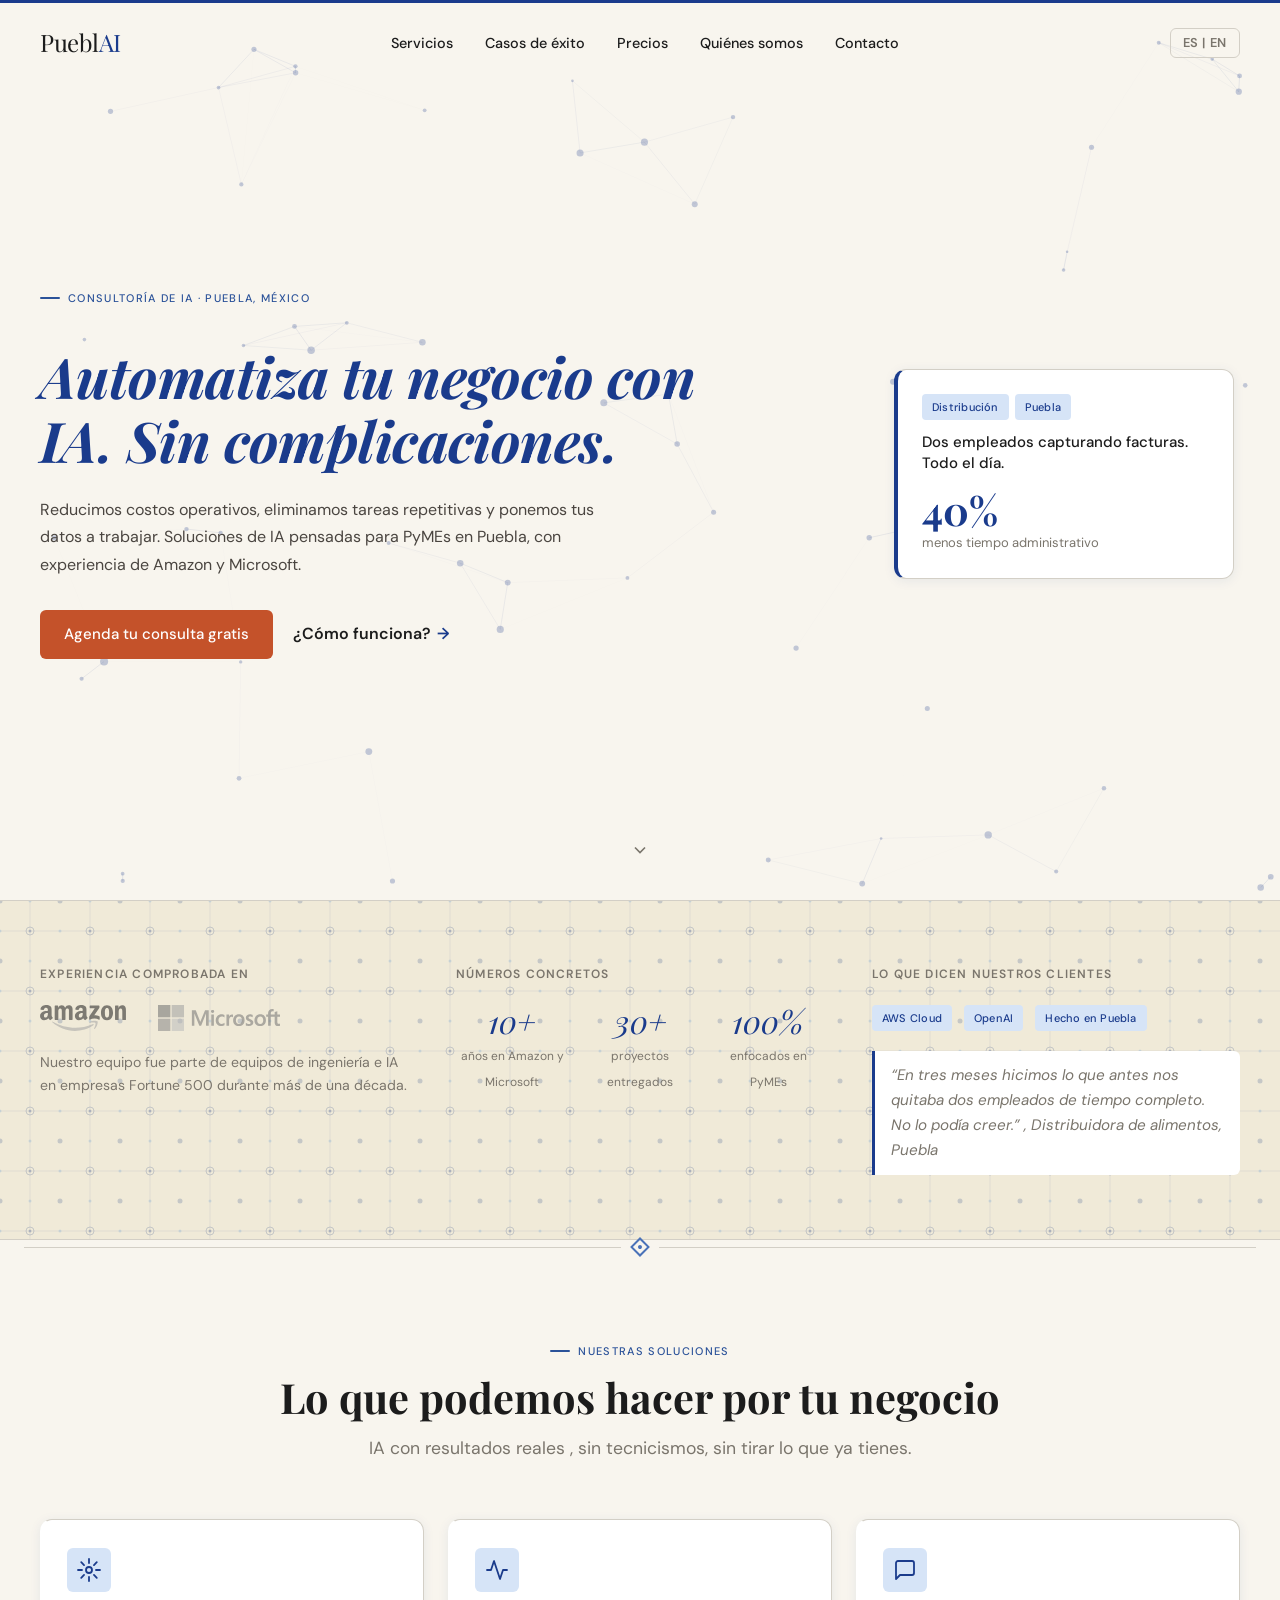
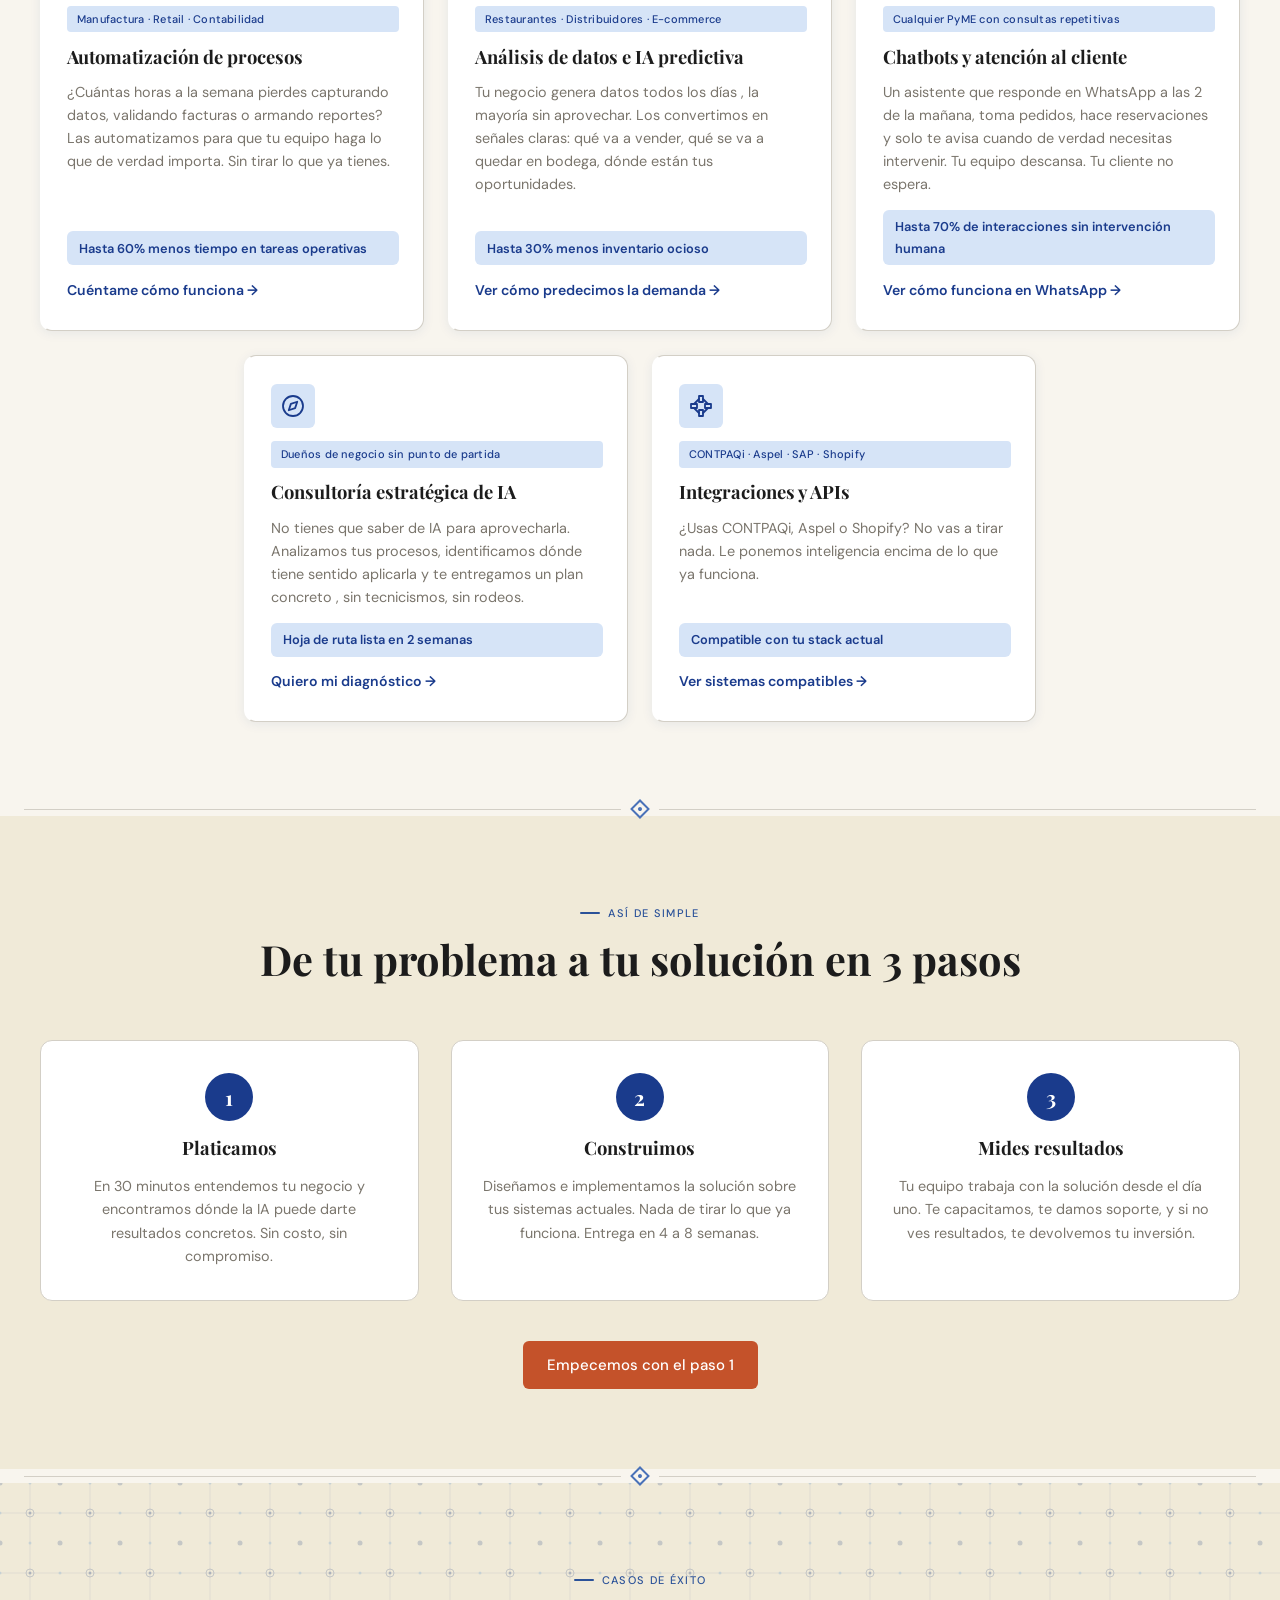
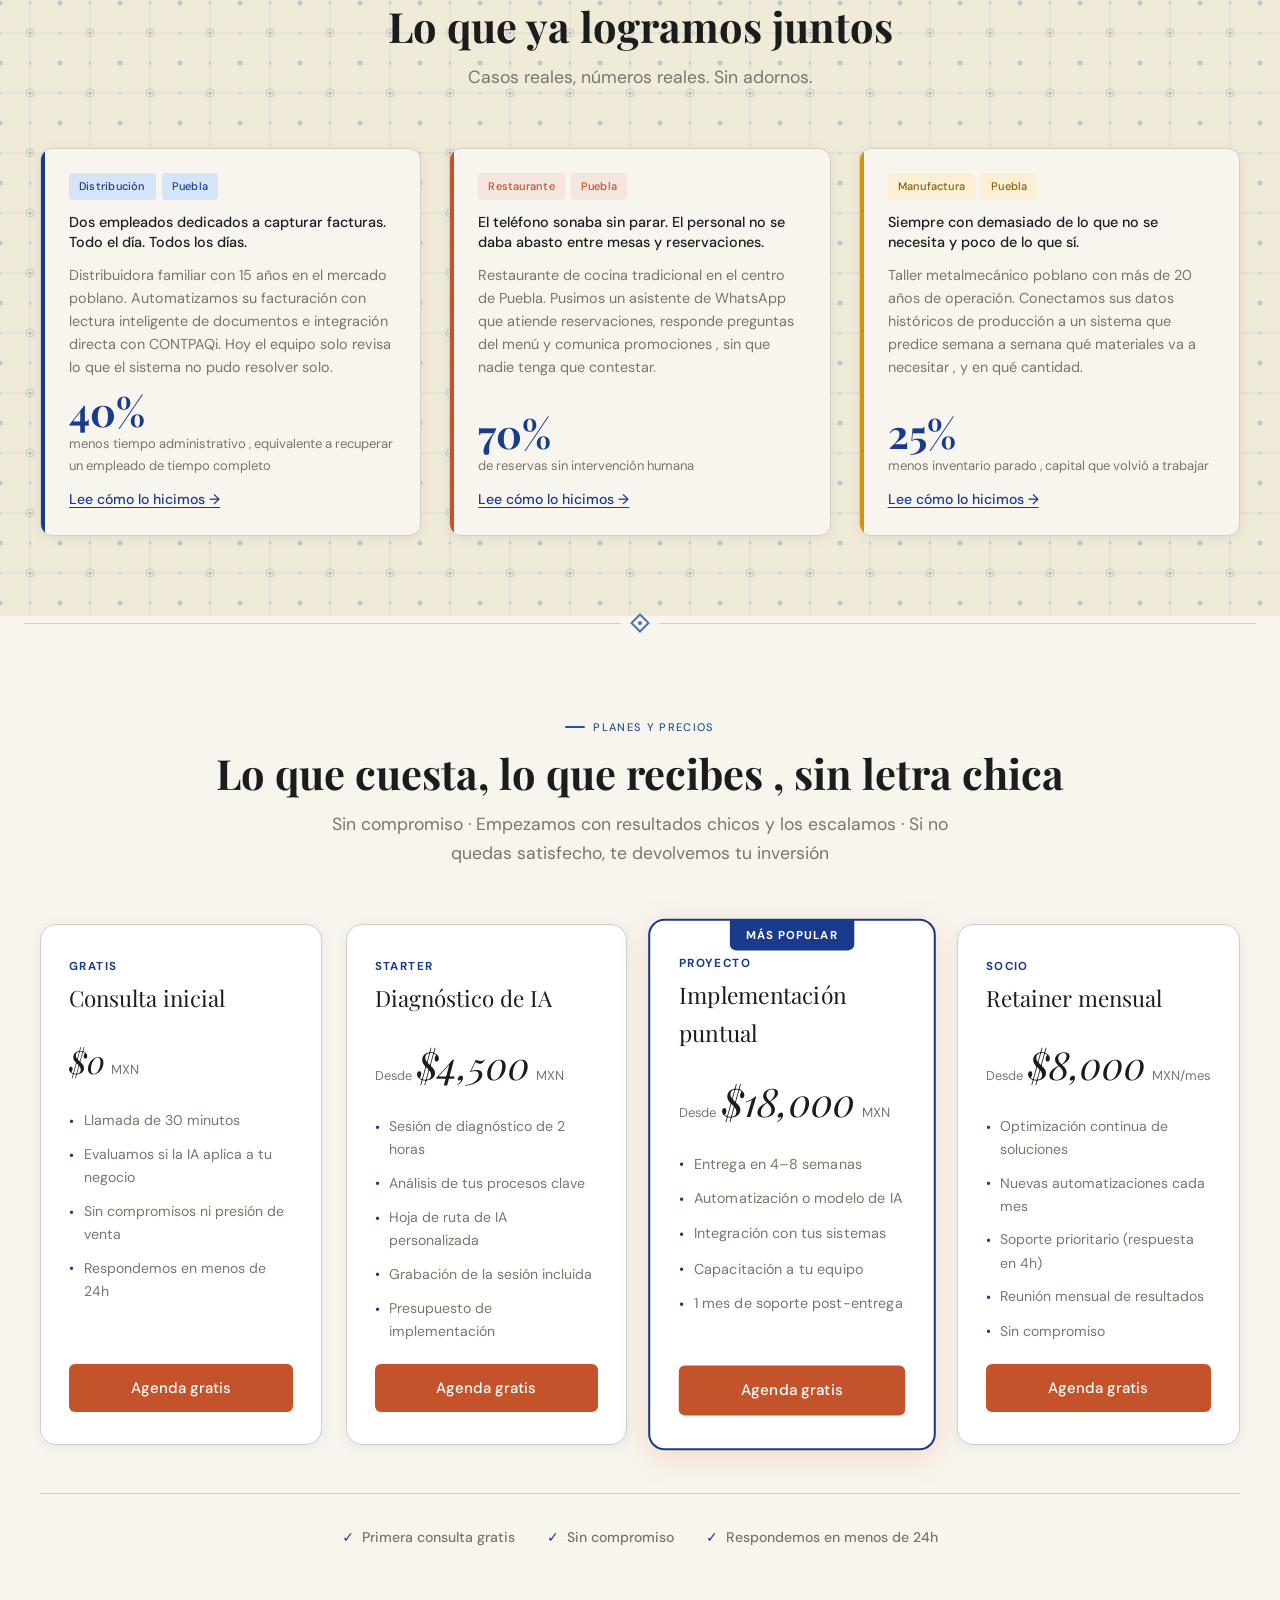
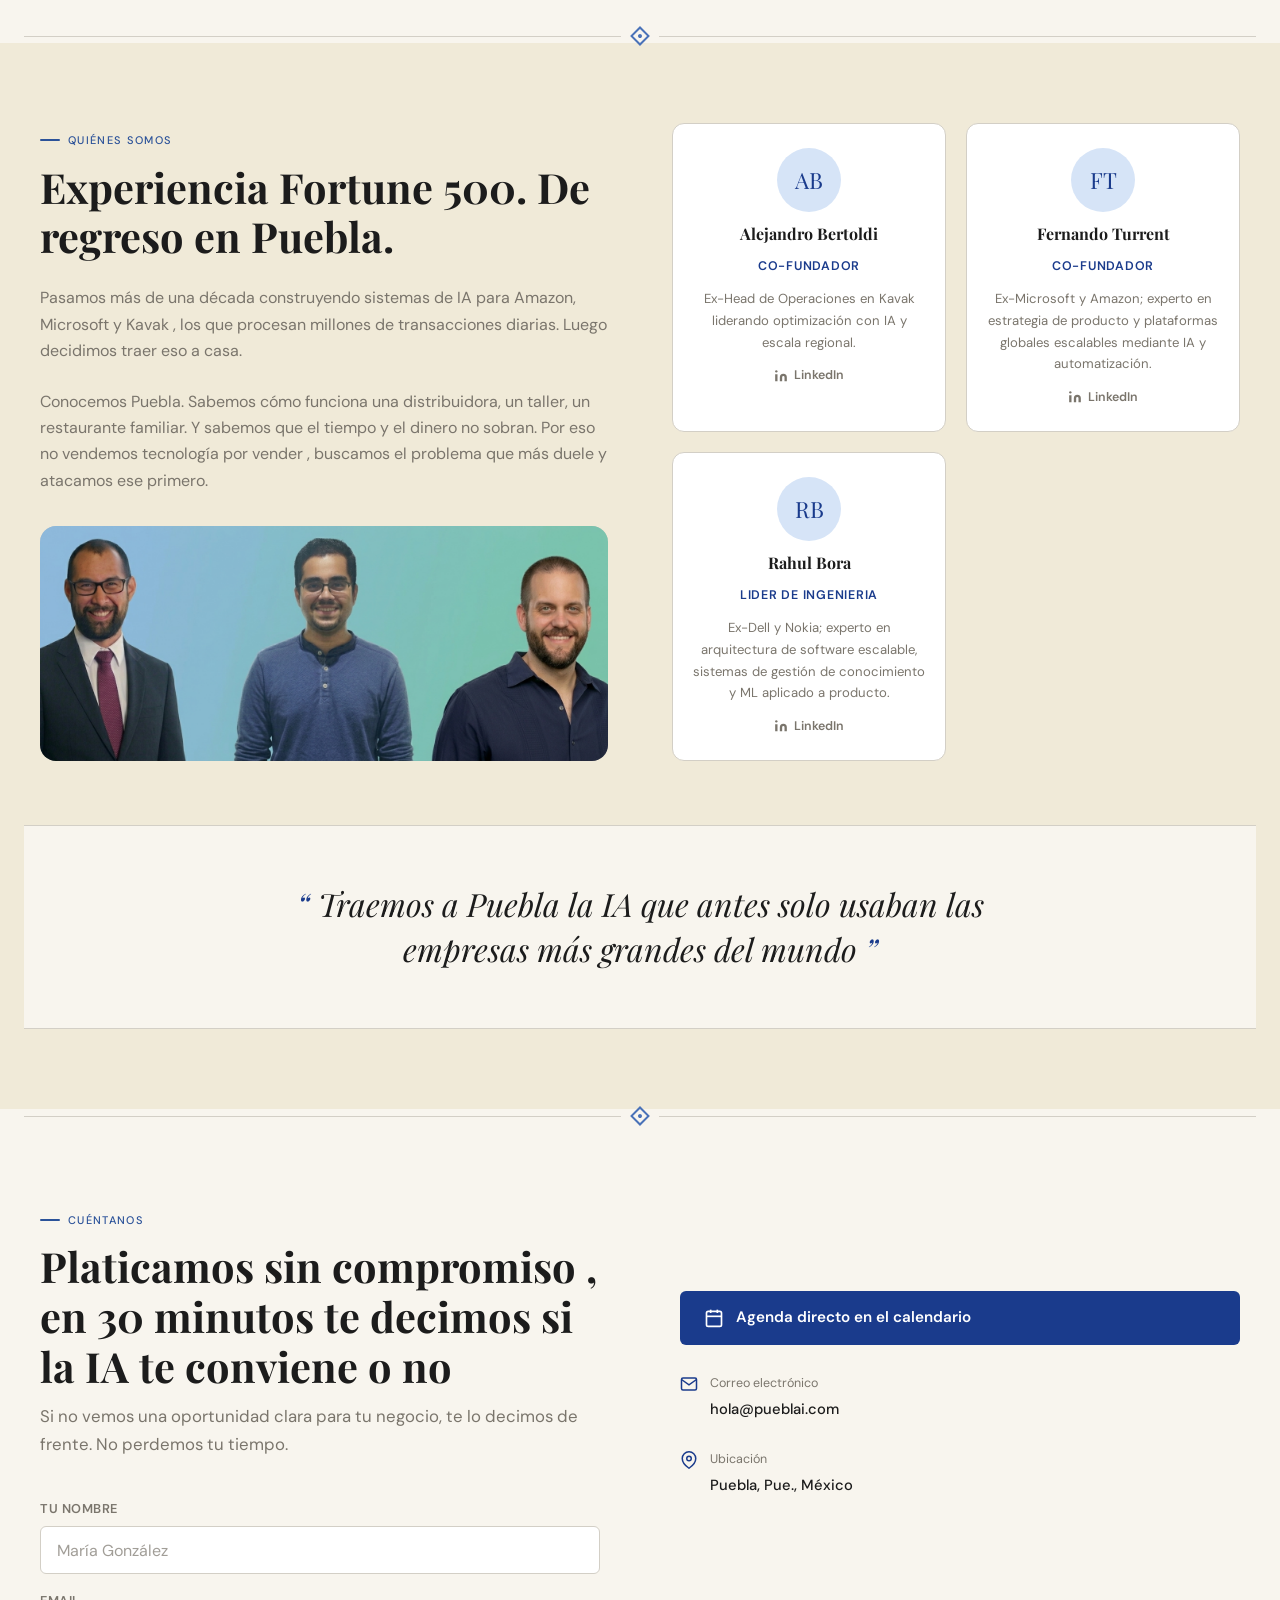
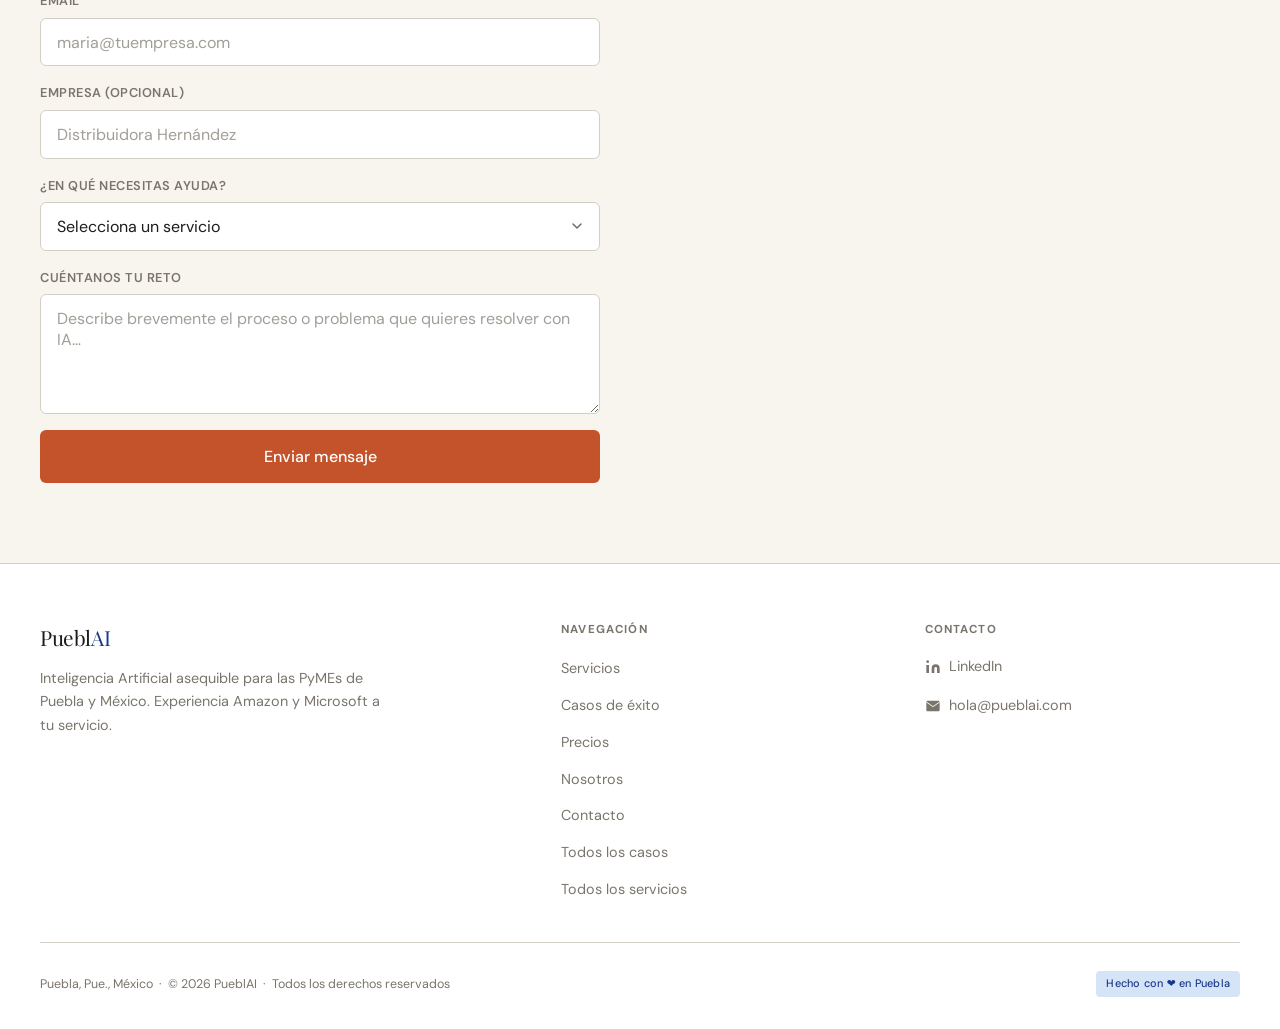
==== commit 4ef5022f: "Update index.html" ====
--- a/index.html
+++ b/index.html
@@ -934,7 +934,7 @@
 
           <form class="contact-form fade-in" style="transition-delay:0.1s;"
                 name="contact"
-                action="https://formspree.io/f/mpqybaeb"
+                action="https://formspree.io/f/mojzroye"
                 method="POST"
                 aria-label="Formulario de contacto">
 
@@ -1036,7 +1036,7 @@
         <div class="alt-contact fade-in" style="transition-delay:0.2s;">
 
           <!-- Calendly popup button -->
-          <a href="#" onclick="Calendly.initPopupWidget({url: 'https://calendly.com/iaenpuebla/30min'});return false;"
+          <a href="#" onclick="Calendly.initPopupWidget({url: 'https://calendly.com/hola-pueblai/30min'});return false;"
              class="calendly-cta">
             <svg viewBox="0 0 24 24" stroke-width="2" aria-hidden="true" style="width:20px;height:20px;stroke:currentColor;fill:none;">
               <rect x="3" y="4" width="18" height="18" rx="2" ry="2"/><line x1="16" y1="2" x2="16" y2="6"/><line x1="8" y1="2" x2="8" y2="6"/><line x1="3" y1="10" x2="21" y2="10"/>
@@ -1055,7 +1055,7 @@
                     data-es="Correo electrónico" data-en="Email">
                 Correo electrónico
               </span>
-              <a href="mailto:iaenpuebla@gmail.com">iaenpuebla@gmail.com</a>
+              <a href="mailto:hola@pueblai.com">hola@pueblai.com</a>
             </div>
           </div>
 
@@ -1126,9 +1126,9 @@
             </li>
             -->
             <li>
-              <a href="mailto:iaenpuebla@gmail.com" aria-label="Email">
+              <a href="mailto:hola@pueblai.com" aria-label="Email">
                 <svg viewBox="0 0 24 24" aria-hidden="true" fill="currentColor"><path d="M4 4h16c1.1 0 2 .9 2 2v12c0 1.1-.9 2-2 2H4c-1.1 0-2-.9-2-2V6c0-1.1.9-2 2-2z"/><polyline points="22,6 12,13 2,6" fill="none" stroke="var(--bg)" stroke-width="1.5"/></svg>
-                iaenpuebla@gmail.com
+                hola@pueblai.com
               </a>
             </li>
           </ul>
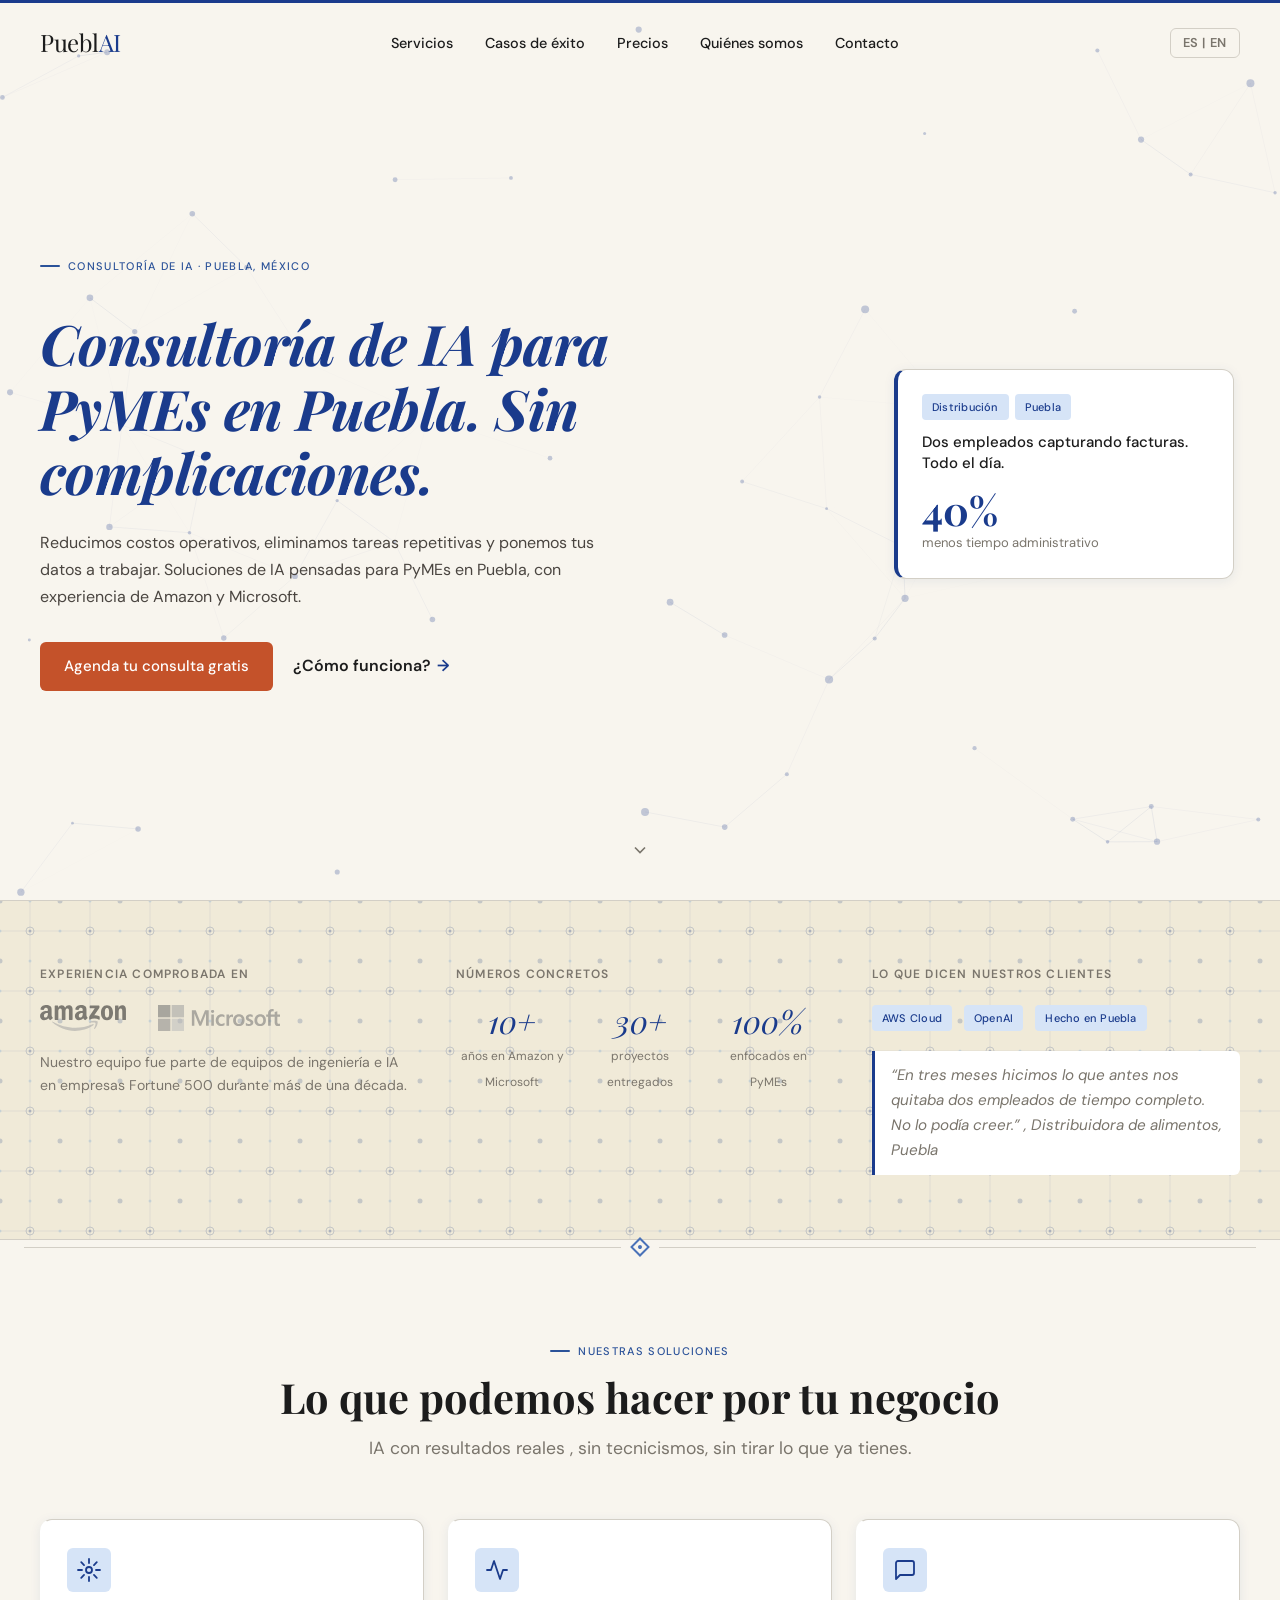
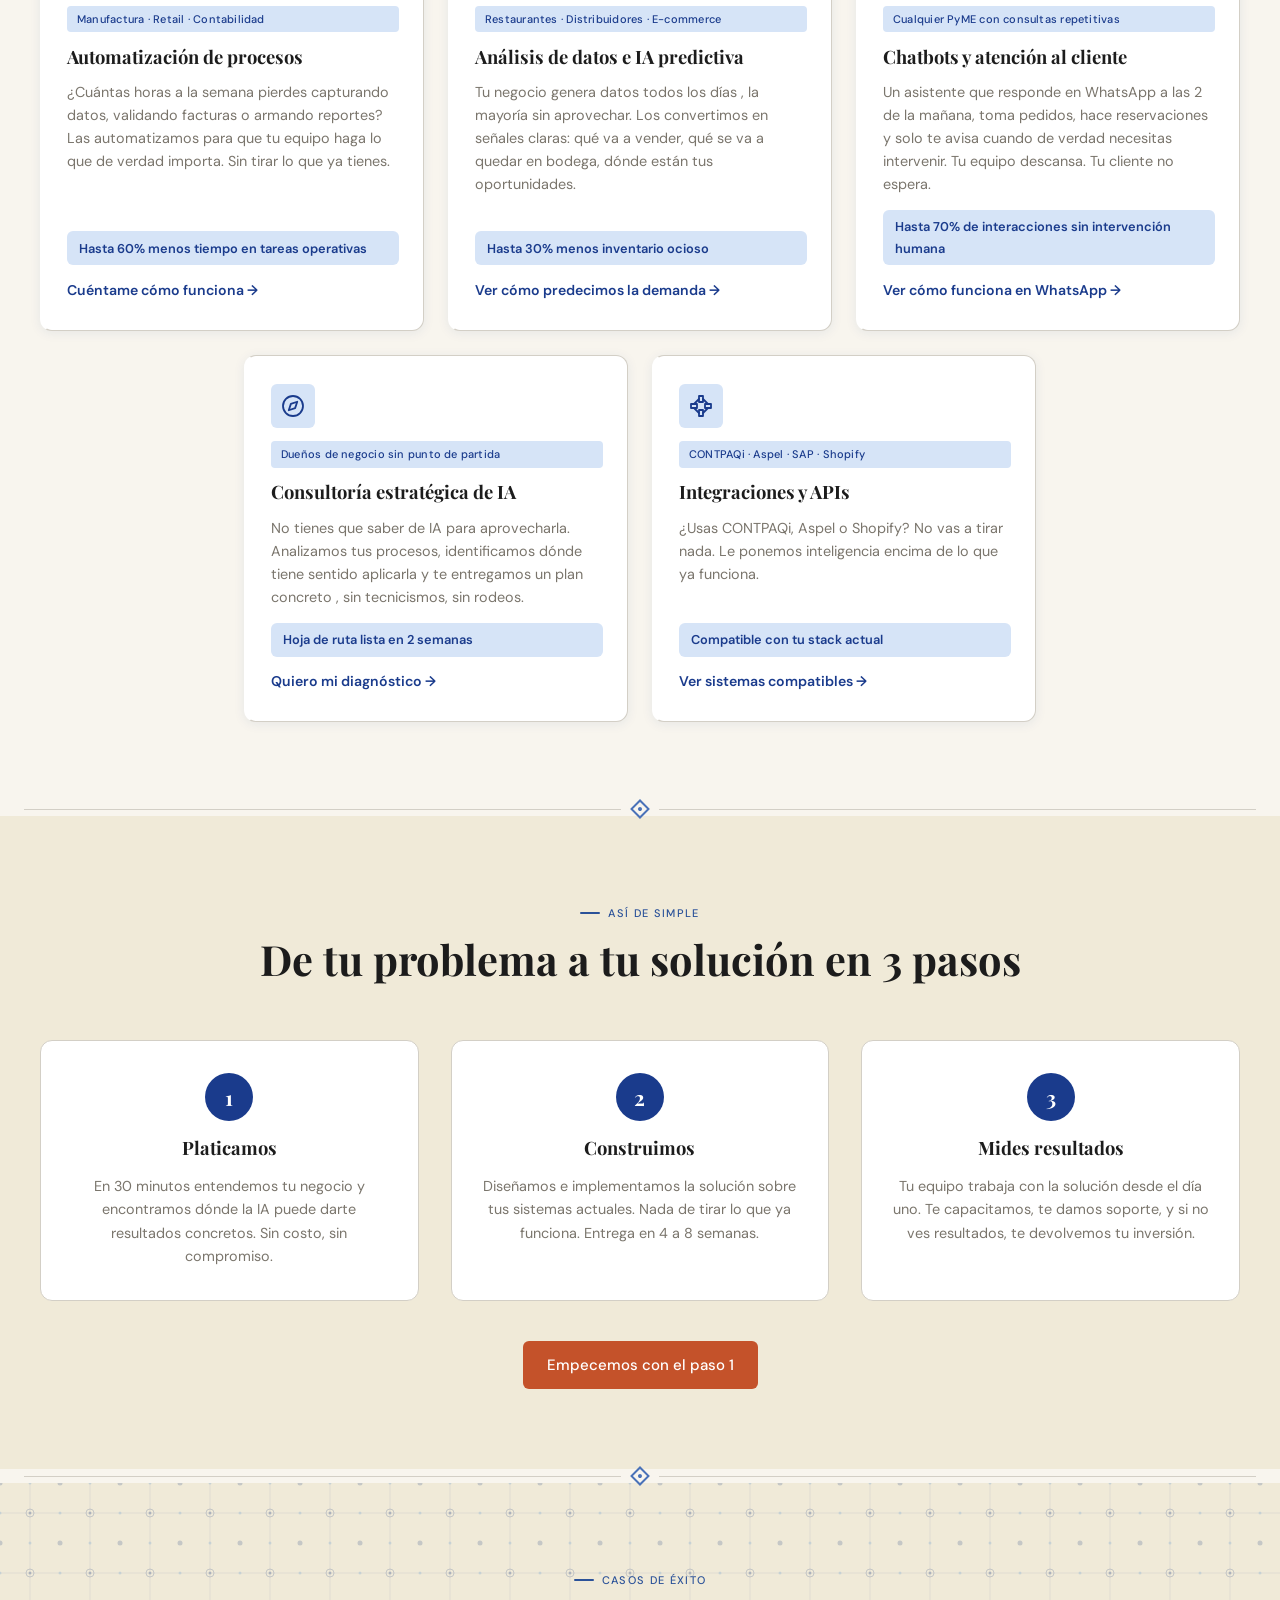
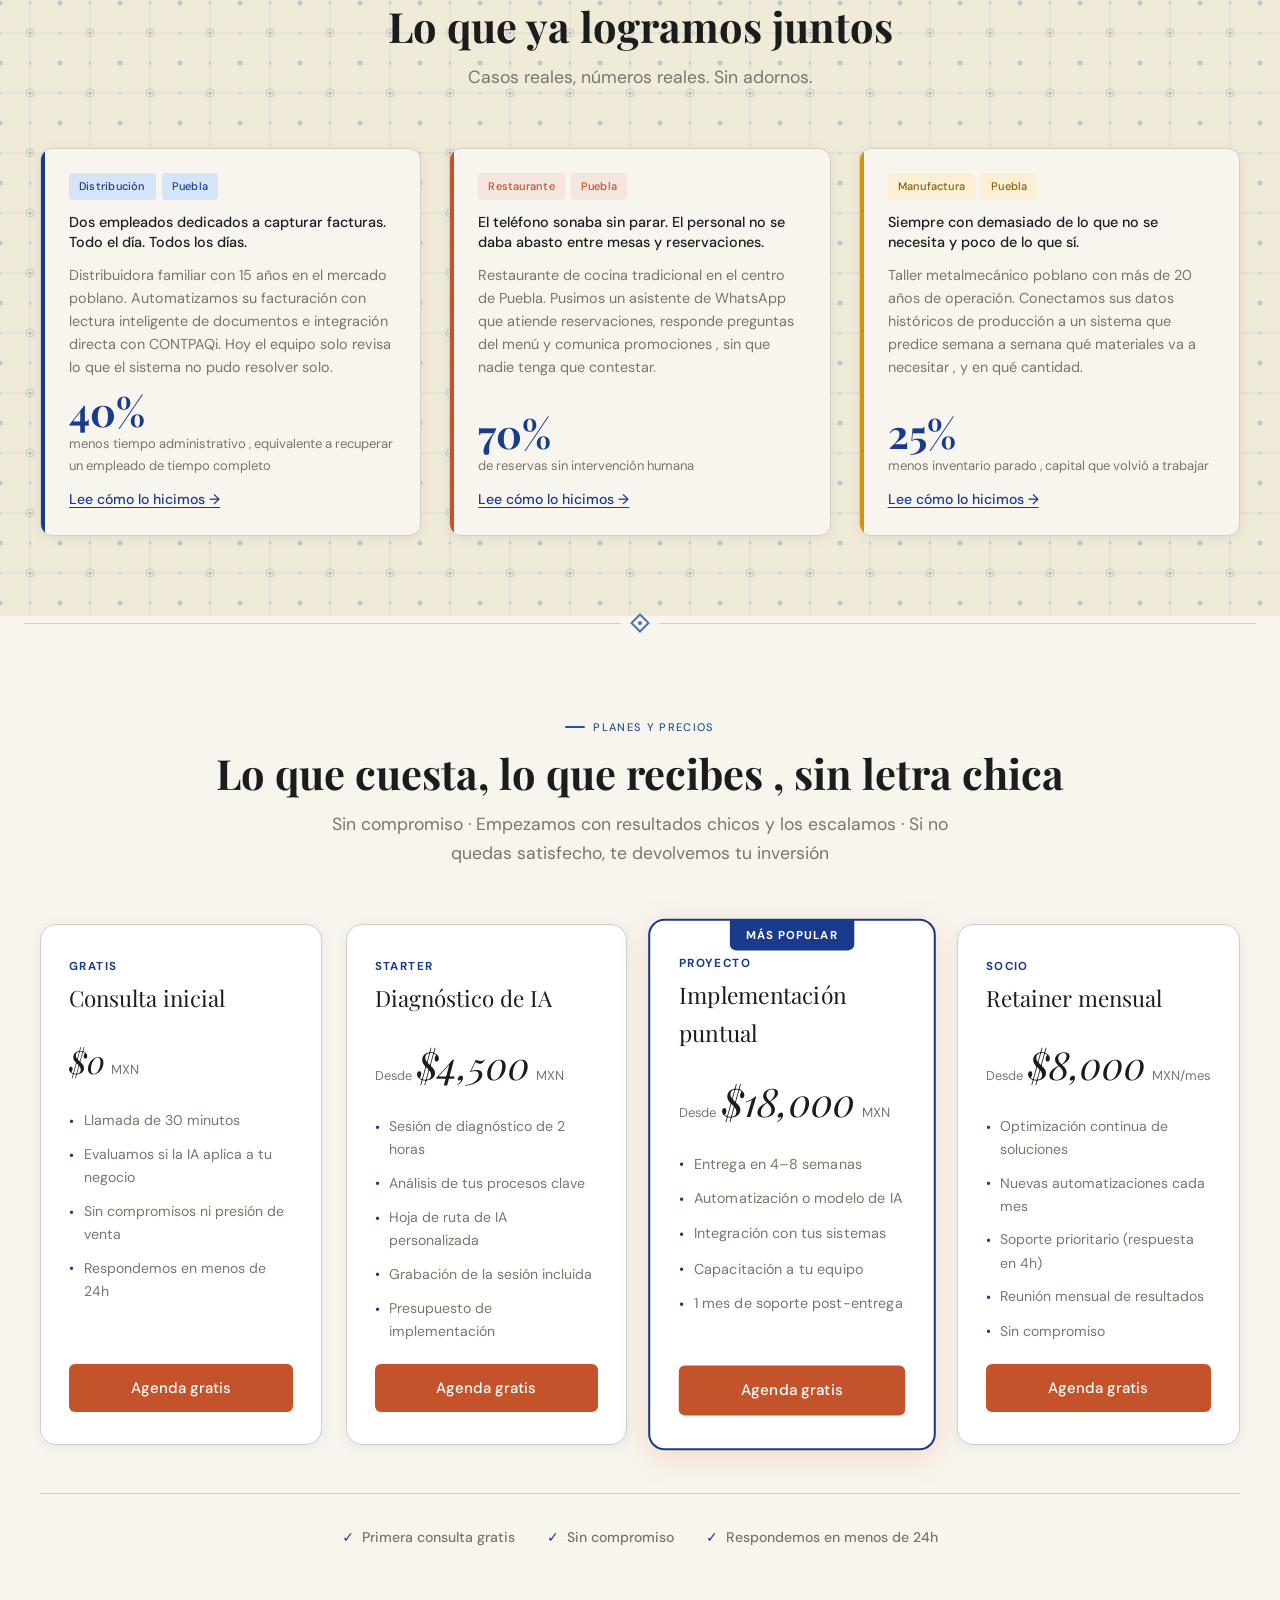
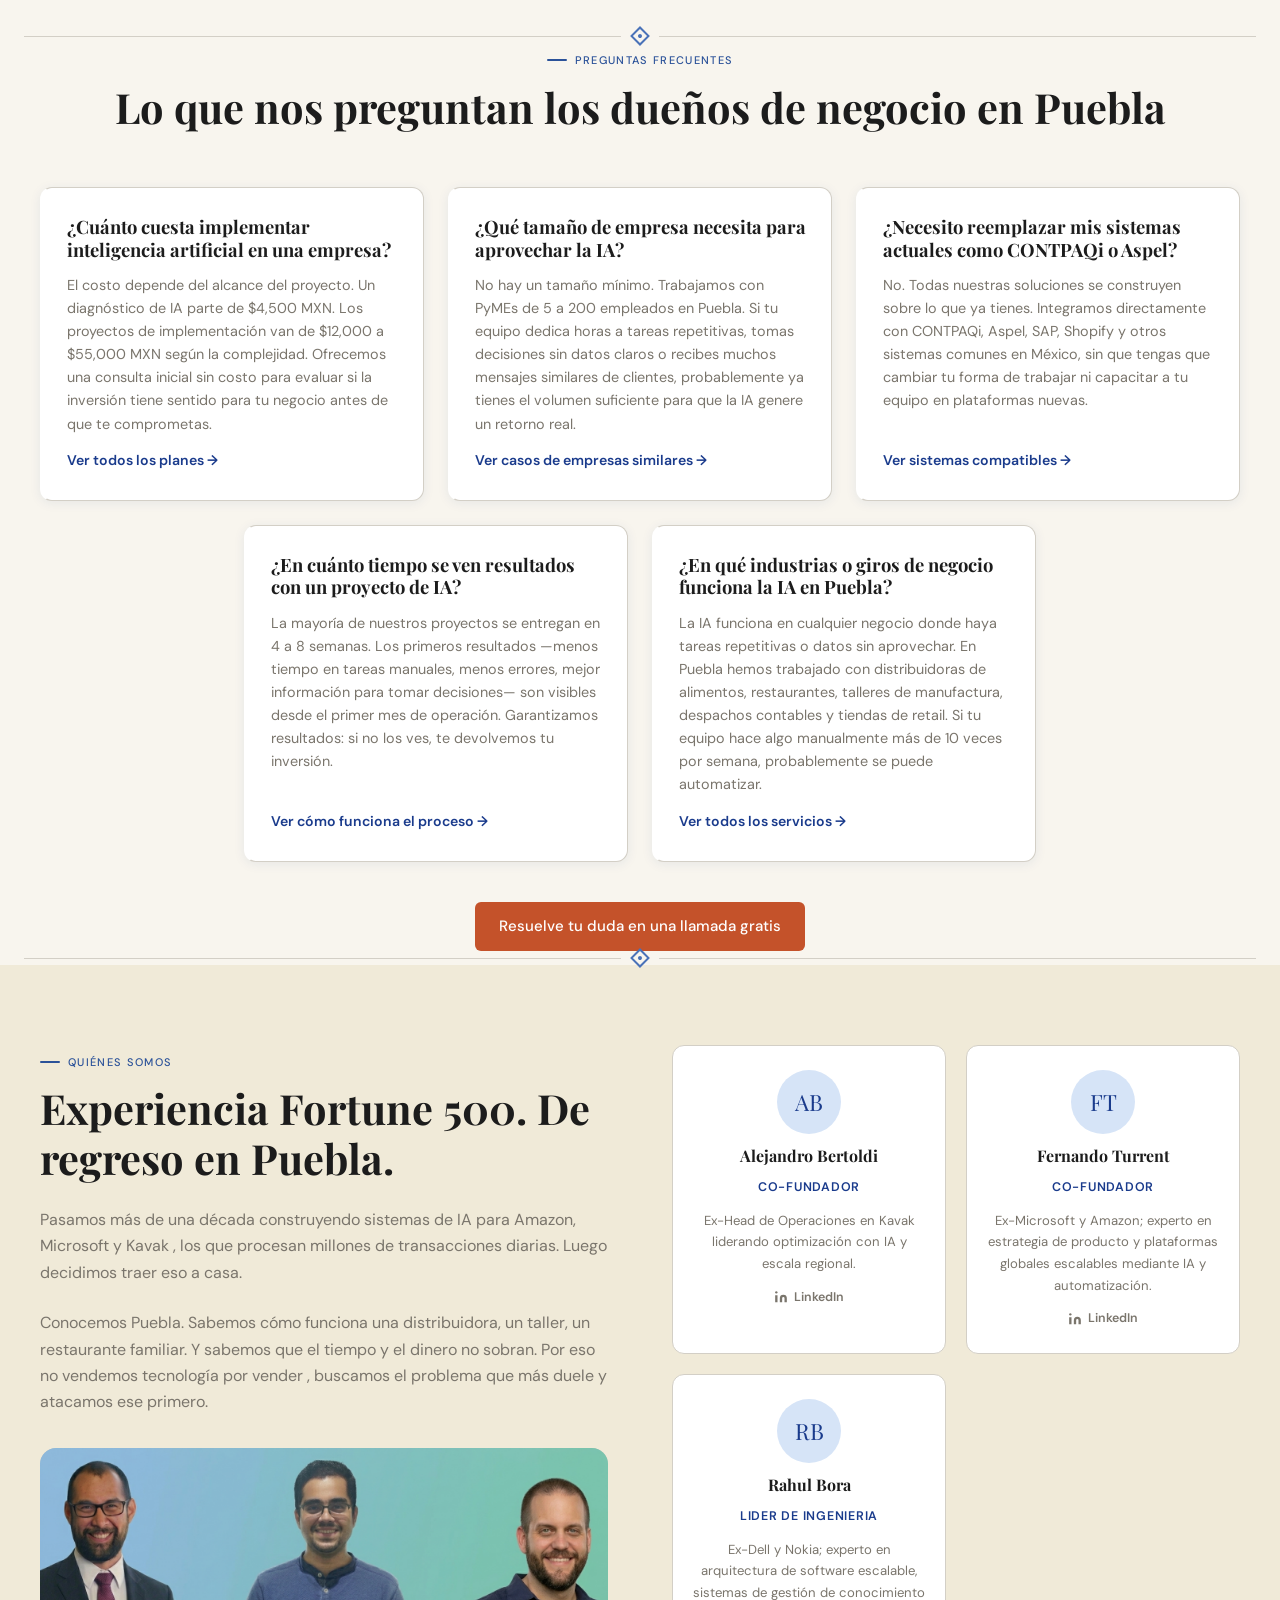
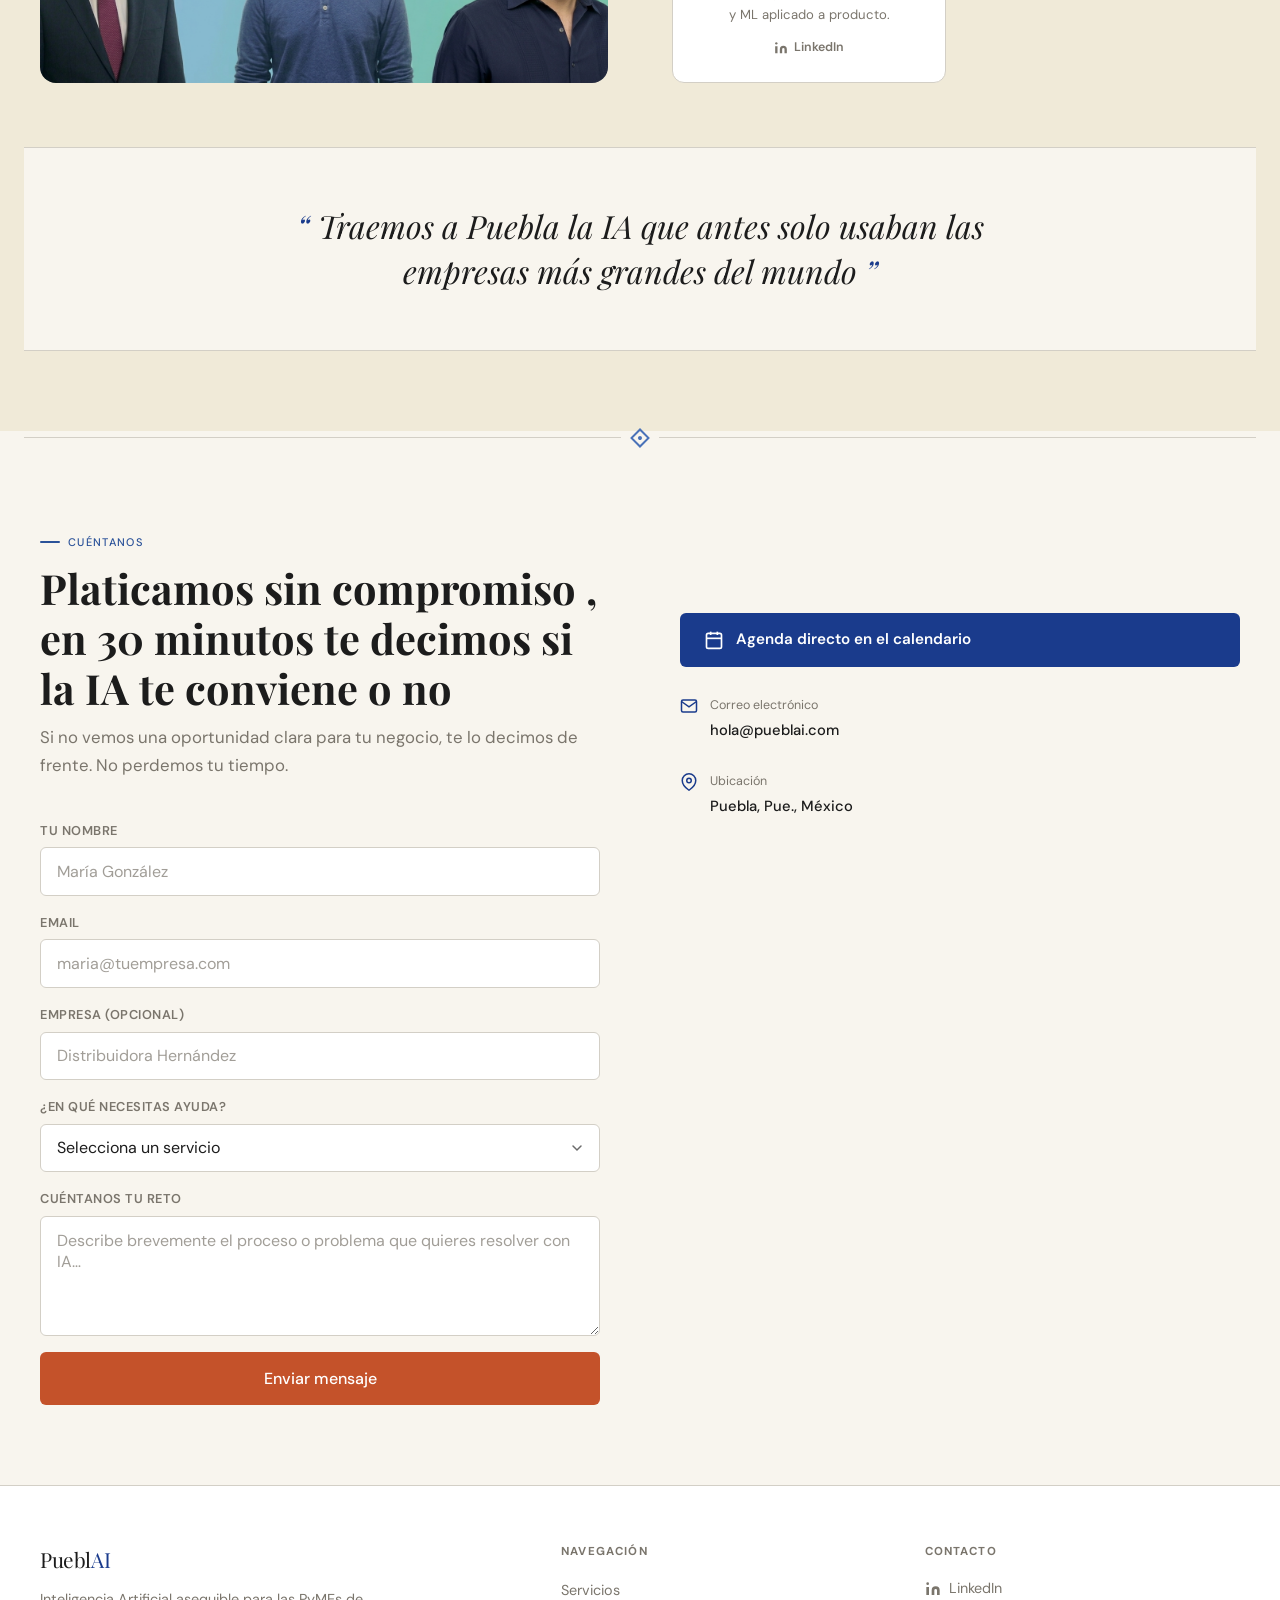
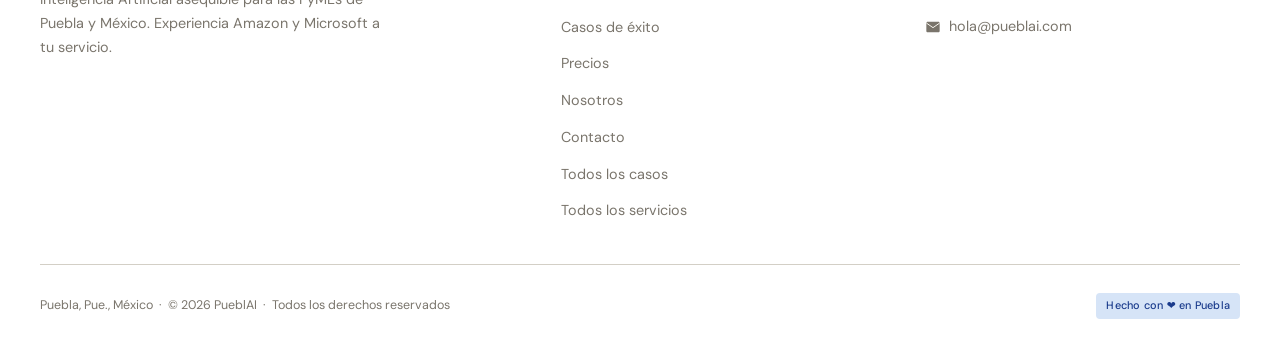
==== commit 1f9beea1: "New updates" ====
--- a/index.html
+++ b/index.html
@@ -3,15 +3,30 @@
 <head>
   <meta charset="UTF-8" />
   <meta name="viewport" content="width=device-width, initial-scale=1.0" />
-  <title>PueblAI , Inteligencia Artificial para PyMEs · Puebla, México</title>
-  <meta name="description" content="Soluciones de Inteligencia Artificial asequibles para pequeñas y medianas empresas en Puebla y México. Más de 10 años de experiencia en Amazon y Microsoft." />
+  <title>Consultoría de Inteligencia Artificial en Puebla | PueblAI</title>
+  <meta name="description" content="PueblAI ofrece consultoría e implementación de IA para PyMEs en Puebla. Automatización de procesos, chatbots y análisis predictivo con experiencia de Amazon y Microsoft. Primera consulta gratis." />
 
   <!-- Open Graph -->
-  <meta property="og:title"       content="PueblAI , IA para PyMEs · Puebla, México" />
-  <meta property="og:description" content="Automatización, análisis de datos y chatbots para PyMEs. Experiencia Fortune 500 al servicio de tu negocio." />
+  <meta property="og:title"       content="Consultoría de IA para PyMEs en Puebla | PueblAI" />
+  <meta property="og:description" content="Automatización, análisis de datos y chatbots para PyMEs en Puebla. Experiencia de Amazon y Microsoft al servicio de tu negocio." />
   <meta property="og:type"        content="website" />
   <meta property="og:locale"      content="es_MX" />
-  <!-- REPLACE: og:image with a 1200×630 social card image -->
+  <meta property="og:url"         content="https://pueblai.com/" />
+  <!-- TODO: Crear imagen de 1200×630 px para compartir en redes y descomentar:
+  <meta property="og:image"        content="https://pueblai.com/img/og-home.jpg" />
+  <meta property="og:image:width"  content="1200" />
+  <meta property="og:image:height" content="630" />
+  -->
+
+  <!-- Twitter Card -->
+  <meta name="twitter:card"        content="summary_large_image" />
+  <meta name="twitter:title"       content="Consultoría de IA en Puebla para PyMEs | PueblAI" />
+  <meta name="twitter:description" content="Automatización, análisis de datos y chatbots para PyMEs en Puebla. Primera consulta gratis." />
+  <!-- TODO: <meta name="twitter:image" content="https://pueblai.com/img/og-home.jpg" /> -->
+
+  <!-- TODO: Google Search Console — pega aquí el meta tag de verificación al registrarte:
+  <meta name="google-site-verification" content="TU_CÓDIGO_AQUÍ" />
+  -->
 
   <!-- Favicons -->
   <link rel="apple-touch-icon" sizes="180x180" href="apple-touch-icon.png" />
@@ -26,6 +41,86 @@
   <link href="https://fonts.googleapis.com/css2?family=Playfair+Display:ital,wght@0,700;1,700&family=DM+Sans:opsz,wght@9..40,400;9..40,500;9..40,600&display=swap" rel="stylesheet" />
 
   <link rel="stylesheet" href="css/styles.css" />
+
+  <!-- Datos estructurados: servicio profesional local -->
+  <script type="application/ld+json">
+  {
+    "@context": "https://schema.org",
+    "@type": "ProfessionalService",
+    "name": "PueblAI",
+    "description": "Consultoría e implementación de inteligencia artificial para PyMEs en Puebla, México. Automatización de procesos, chatbots, análisis de datos e integraciones con CONTPAQi y Aspel.",
+    "url": "https://pueblai.com",
+    "email": "hola@pueblai.com",
+    "image": "https://pueblai.com/assets/images/Team.png",
+    "priceRange": "$$",
+    "address": {
+      "@type": "PostalAddress",
+      "addressLocality": "Puebla",
+      "addressRegion": "Puebla",
+      "addressCountry": "MX"
+    },
+    "areaServed": {
+      "@type": "City",
+      "name": "Puebla"
+    },
+    "knowsLanguage": ["es", "en"],
+    "founder": [
+      {"@type": "Person", "name": "Alejandro Bertoldi"},
+      {"@type": "Person", "name": "Fernando Turrent"},
+      {"@type": "Person", "name": "Rahul Bora"}
+    ]
+  }
+  </script>
+
+  <!-- Datos estructurados: preguntas frecuentes -->
+  <script type="application/ld+json">
+  {
+    "@context": "https://schema.org",
+    "@type": "FAQPage",
+    "mainEntity": [
+      {
+        "@type": "Question",
+        "name": "¿Cuánto cuesta implementar inteligencia artificial en una empresa?",
+        "acceptedAnswer": {
+          "@type": "Answer",
+          "text": "El costo depende del alcance del proyecto. Un diagnóstico de IA parte de $4,500 MXN. Los proyectos de implementación van de $12,000 a $55,000 MXN según la complejidad. En PueblAI ofrecemos una consulta inicial sin costo para evaluar si la inversión tiene sentido para tu negocio antes de que te comprometas."
+        }
+      },
+      {
+        "@type": "Question",
+        "name": "¿Qué tamaño de empresa necesita para aprovechar la inteligencia artificial?",
+        "acceptedAnswer": {
+          "@type": "Answer",
+          "text": "No hay un tamaño mínimo. Trabajamos con PyMEs de 5 a 200 empleados en Puebla. Si tu equipo dedica horas a tareas repetitivas, tomas decisiones sin datos claros o recibes muchos mensajes similares de clientes, probablemente ya tienes el volumen suficiente para que la IA genere un retorno real."
+        }
+      },
+      {
+        "@type": "Question",
+        "name": "¿Necesito reemplazar mis sistemas actuales como CONTPAQi o Aspel para usar IA?",
+        "acceptedAnswer": {
+          "@type": "Answer",
+          "text": "No. Todas nuestras soluciones se construyen sobre lo que ya tienes. Integramos directamente con CONTPAQi, Aspel, SAP, Shopify y otros sistemas comunes en México, sin que tengas que cambiar tu forma de trabajar ni capacitar a tu equipo en plataformas nuevas."
+        }
+      },
+      {
+        "@type": "Question",
+        "name": "¿En cuánto tiempo se ven resultados con un proyecto de inteligencia artificial?",
+        "acceptedAnswer": {
+          "@type": "Answer",
+          "text": "La mayoría de nuestros proyectos se entregan en 4 a 8 semanas. Los primeros resultados —menos tiempo en tareas manuales, menos errores, mejor información para tomar decisiones— son visibles desde el primer mes de operación. Garantizamos resultados: si no los ves, te devolvemos tu inversión."
+        }
+      },
+      {
+        "@type": "Question",
+        "name": "¿En qué industrias o giros de negocio funciona la IA en Puebla?",
+        "acceptedAnswer": {
+          "@type": "Answer",
+          "text": "La IA funciona en cualquier negocio donde haya tareas repetitivas o datos sin aprovechar. En Puebla hemos trabajado con distribuidoras de alimentos, restaurantes, talleres de manufactura, despachos contables y tiendas de retail. Si tu equipo hace algo manualmente más de 10 veces por semana, probablemente se puede automatizar."
+        }
+      }
+    ]
+  }
+  </script>
 </head>
 <body>
 
@@ -99,8 +194,8 @@
           </span>
 
           <h1 class="fade-in" style="transition-delay: 0.1s;">
-            <em data-es="Automatiza tu negocio con IA. Sin complicaciones." data-en="Automate your business with AI. No complications.">
-              Automatiza tu negocio con IA. Sin complicaciones.
+            <em data-es="Consultoría de IA para PyMEs en Puebla. Sin complicaciones." data-en="AI consulting for SMBs in Puebla. No complications.">
+              Consultoría de IA para PyMEs en Puebla. Sin complicaciones.
             </em>
           </h1>
 
@@ -805,6 +900,117 @@
     </div>
 
     <!-- ═══════════════════════════════════════════
+         SECTION 05b , FAQ
+    ═══════════════════════════════════════════ -->
+    <section id="faq" aria-labelledby="faq-heading">
+      <div class="section-inner">
+        <div class="section-header fade-in">
+          <span class="section-eyebrow"
+                data-es="Preguntas frecuentes" data-en="FAQ">
+            Preguntas frecuentes
+          </span>
+          <h2 id="faq-heading"
+              data-es="Lo que nos preguntan los dueños de negocio en Puebla"
+              data-en="What business owners in Puebla ask us">
+            Lo que nos preguntan los dueños de negocio en Puebla
+          </h2>
+        </div>
+
+        <div class="services-grid" style="margin-top:2.5rem;">
+
+          <article class="service-card fade-in">
+            <h3 data-es="¿Cuánto cuesta implementar inteligencia artificial en una empresa?"
+                data-en="How much does it cost to implement AI in a business?">
+              ¿Cuánto cuesta implementar inteligencia artificial en una empresa?
+            </h3>
+            <p data-es="El costo depende del alcance del proyecto. Un diagnóstico de IA parte de $4,500 MXN. Los proyectos de implementación van de $12,000 a $55,000 MXN según la complejidad. Ofrecemos una consulta inicial sin costo para evaluar si la inversión tiene sentido para tu negocio antes de que te comprometas."
+               data-en="Cost depends on the project scope. An AI diagnostic starts at $4,500 MXN. Implementation projects range from $12,000 to $55,000 MXN depending on complexity. We offer a free initial consultation to assess if the investment makes sense for your business before you commit.">
+              El costo depende del alcance del proyecto. Un diagnóstico de IA parte de $4,500 MXN. Los proyectos de implementación van de $12,000 a $55,000 MXN según la complejidad. Ofrecemos una consulta inicial sin costo para evaluar si la inversión tiene sentido para tu negocio antes de que te comprometas.
+            </p>
+            <a href="#precios" class="service-link"
+               data-es="Ver todos los planes →" data-en="See all plans →">
+              Ver todos los planes →
+            </a>
+          </article>
+
+          <article class="service-card fade-in" style="transition-delay:0.05s;">
+            <h3 data-es="¿Qué tamaño de empresa necesita para aprovechar la IA?"
+                data-en="What size of business needs AI?">
+              ¿Qué tamaño de empresa necesita para aprovechar la IA?
+            </h3>
+            <p data-es="No hay un tamaño mínimo. Trabajamos con PyMEs de 5 a 200 empleados en Puebla. Si tu equipo dedica horas a tareas repetitivas, tomas decisiones sin datos claros o recibes muchos mensajes similares de clientes, probablemente ya tienes el volumen suficiente para que la IA genere un retorno real."
+               data-en="There is no minimum size. We work with SMBs of 5 to 200 employees in Puebla. If your team spends hours on repetitive tasks, you make decisions without clear data, or you receive many similar customer messages, you probably already have enough volume for AI to generate a real return.">
+              No hay un tamaño mínimo. Trabajamos con PyMEs de 5 a 200 empleados en Puebla. Si tu equipo dedica horas a tareas repetitivas, tomas decisiones sin datos claros o recibes muchos mensajes similares de clientes, probablemente ya tienes el volumen suficiente para que la IA genere un retorno real.
+            </p>
+            <a href="casos.html" class="service-link"
+               data-es="Ver casos de empresas similares →" data-en="See similar business cases →">
+              Ver casos de empresas similares →
+            </a>
+          </article>
+
+          <article class="service-card fade-in" style="transition-delay:0.10s;">
+            <h3 data-es="¿Necesito reemplazar mis sistemas actuales como CONTPAQi o Aspel?"
+                data-en="Do I need to replace my current systems like CONTPAQi or Aspel?">
+              ¿Necesito reemplazar mis sistemas actuales como CONTPAQi o Aspel?
+            </h3>
+            <p data-es="No. Todas nuestras soluciones se construyen sobre lo que ya tienes. Integramos directamente con CONTPAQi, Aspel, SAP, Shopify y otros sistemas comunes en México, sin que tengas que cambiar tu forma de trabajar ni capacitar a tu equipo en plataformas nuevas."
+               data-en="No. All our solutions are built on top of what you already have. We integrate directly with CONTPAQi, Aspel, SAP, Shopify and other common systems in Mexico, without you having to change how you work or train your team on new platforms.">
+              No. Todas nuestras soluciones se construyen sobre lo que ya tienes. Integramos directamente con CONTPAQi, Aspel, SAP, Shopify y otros sistemas comunes en México, sin que tengas que cambiar tu forma de trabajar ni capacitar a tu equipo en plataformas nuevas.
+            </p>
+            <a href="servicios.html#integraciones" class="service-link"
+               data-es="Ver sistemas compatibles →" data-en="See compatible systems →">
+              Ver sistemas compatibles →
+            </a>
+          </article>
+
+          <article class="service-card fade-in" style="transition-delay:0.15s;">
+            <h3 data-es="¿En cuánto tiempo se ven resultados con un proyecto de IA?"
+                data-en="How soon do you see results from an AI project?">
+              ¿En cuánto tiempo se ven resultados con un proyecto de IA?
+            </h3>
+            <p data-es="La mayoría de nuestros proyectos se entregan en 4 a 8 semanas. Los primeros resultados —menos tiempo en tareas manuales, menos errores, mejor información para tomar decisiones— son visibles desde el primer mes de operación. Garantizamos resultados: si no los ves, te devolvemos tu inversión."
+               data-en="Most of our projects are delivered in 4 to 8 weeks. The first results — less time on manual tasks, fewer errors, better information for decision-making — are visible within the first month of operation. We guarantee results: if you don't see them, we refund your investment.">
+              La mayoría de nuestros proyectos se entregan en 4 a 8 semanas. Los primeros resultados —menos tiempo en tareas manuales, menos errores, mejor información para tomar decisiones— son visibles desde el primer mes de operación. Garantizamos resultados: si no los ves, te devolvemos tu inversión.
+            </p>
+            <a href="#como-funciona" class="service-link"
+               data-es="Ver cómo funciona el proceso →" data-en="See how the process works →">
+              Ver cómo funciona el proceso →
+            </a>
+          </article>
+
+          <article class="service-card fade-in" style="transition-delay:0.20s;">
+            <h3 data-es="¿En qué industrias o giros de negocio funciona la IA en Puebla?"
+                data-en="Which industries benefit from AI in Puebla?">
+              ¿En qué industrias o giros de negocio funciona la IA en Puebla?
+            </h3>
+            <p data-es="La IA funciona en cualquier negocio donde haya tareas repetitivas o datos sin aprovechar. En Puebla hemos trabajado con distribuidoras de alimentos, restaurantes, talleres de manufactura, despachos contables y tiendas de retail. Si tu equipo hace algo manualmente más de 10 veces por semana, probablemente se puede automatizar."
+               data-en="AI works in any business with repetitive tasks or untapped data. In Puebla we have worked with food distributors, restaurants, manufacturing shops, accounting firms and retail stores. If your team does something manually more than 10 times a week, it can probably be automated.">
+              La IA funciona en cualquier negocio donde haya tareas repetitivas o datos sin aprovechar. En Puebla hemos trabajado con distribuidoras de alimentos, restaurantes, talleres de manufactura, despachos contables y tiendas de retail. Si tu equipo hace algo manualmente más de 10 veces por semana, probablemente se puede automatizar.
+            </p>
+            <a href="servicios.html" class="service-link"
+               data-es="Ver todos los servicios →" data-en="See all services →">
+              Ver todos los servicios →
+            </a>
+          </article>
+
+        </div>
+
+        <div class="steps-cta fade-in" style="transition-delay:0.25s;">
+          <a href="#contacto" class="btn-primary"
+             data-es="Resuelve tu duda en una llamada gratis" data-en="Resolve your question in a free call">
+            Resuelve tu duda en una llamada gratis
+          </a>
+        </div>
+      </div>
+    </section>
+
+    <div class="divider-talavera" aria-hidden="true">
+      <div class="divider-talavera__line"></div>
+      <div class="divider-talavera__diamond"></div>
+      <div class="divider-talavera__line"></div>
+    </div>
+
+    <!-- ═══════════════════════════════════════════
          SECTION 06 , ABOUT
     ═══════════════════════════════════════════ -->
     <section id="nosotros" aria-label="Quiénes somos">
@@ -837,7 +1043,7 @@
 
           <!-- Team photo -->
           <div class="about-photo-placeholder fade-in" style="transition-delay:0.2s;">
-            <img src="assets/images/Team.png" alt="Foto del equipo PueblAI" style="width:100%;height:100%;object-fit:cover;border-radius:inherit;">
+            <img src="assets/images/Team.png" alt="Foto del equipo PueblAI — consultores de inteligencia artificial en Puebla" width="600" height="400" style="width:100%;height:100%;object-fit:cover;border-radius:inherit;">
           </div>
         </div>
 
